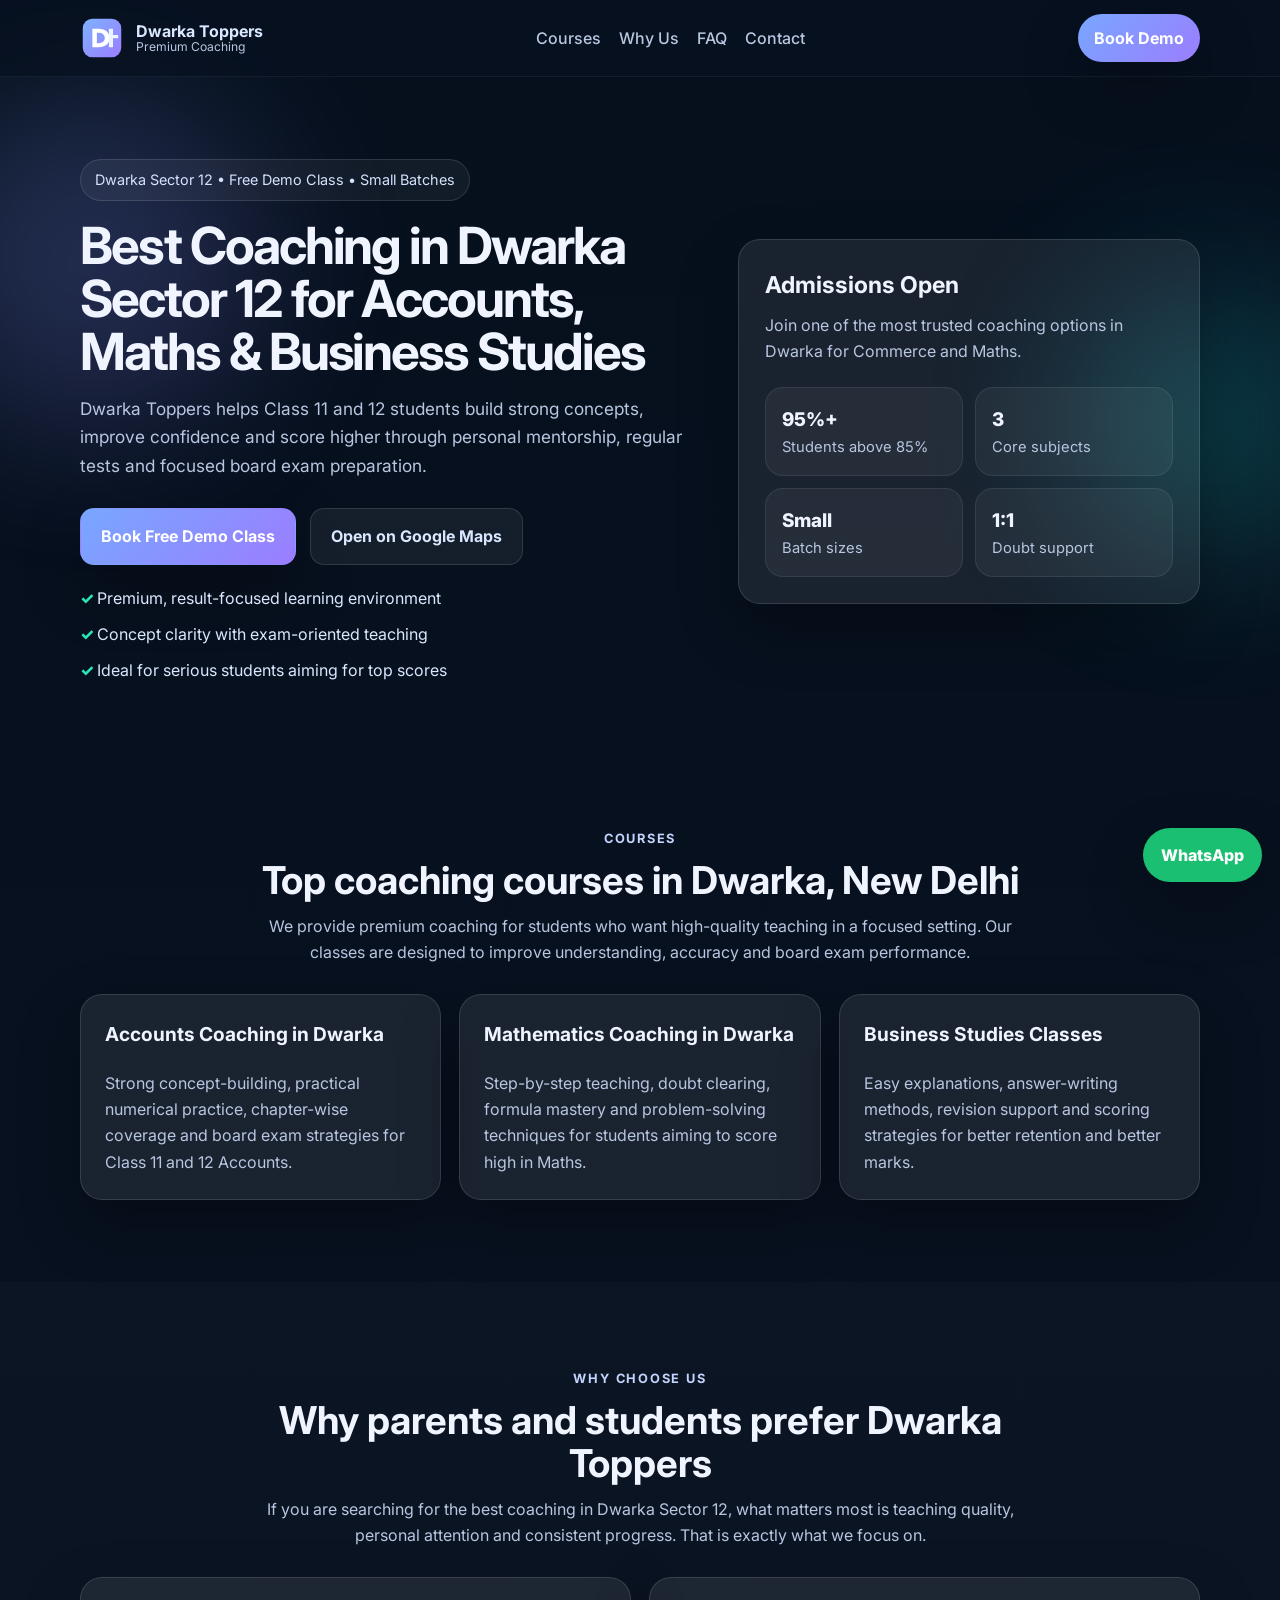
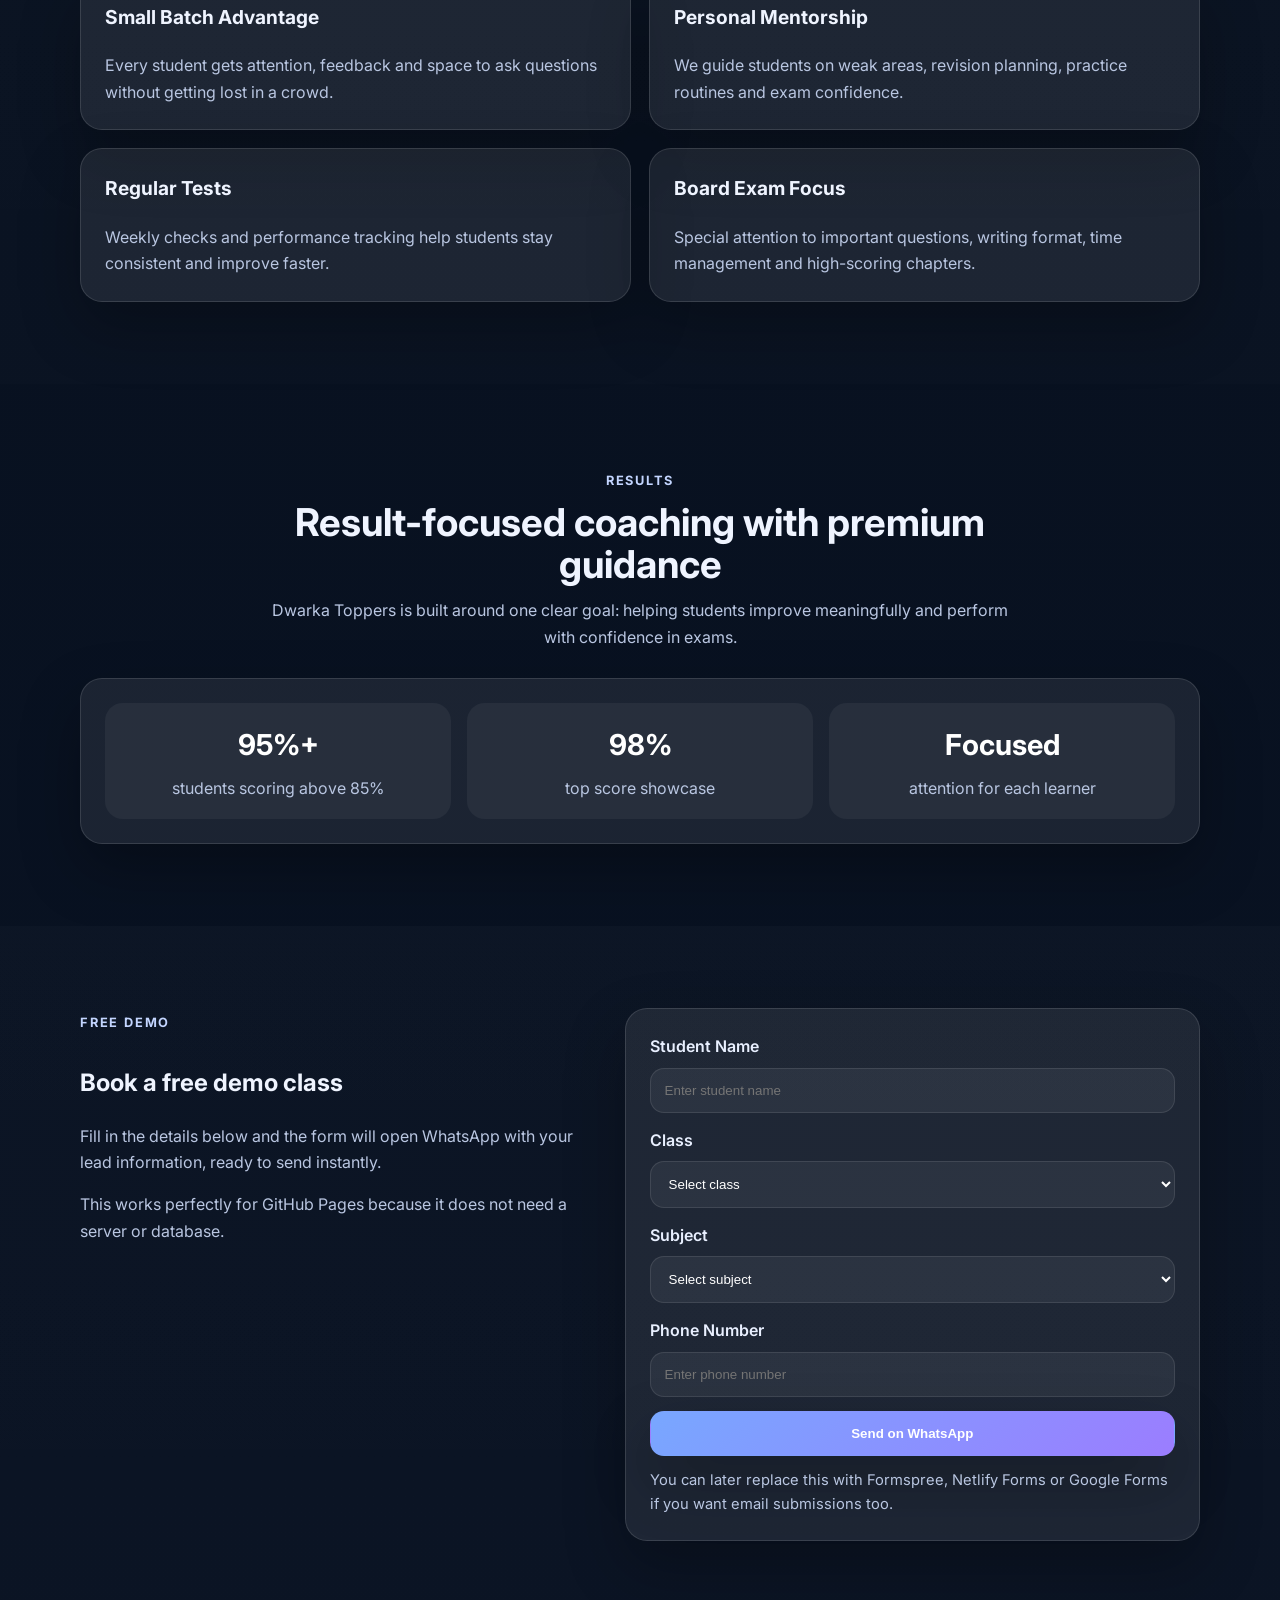
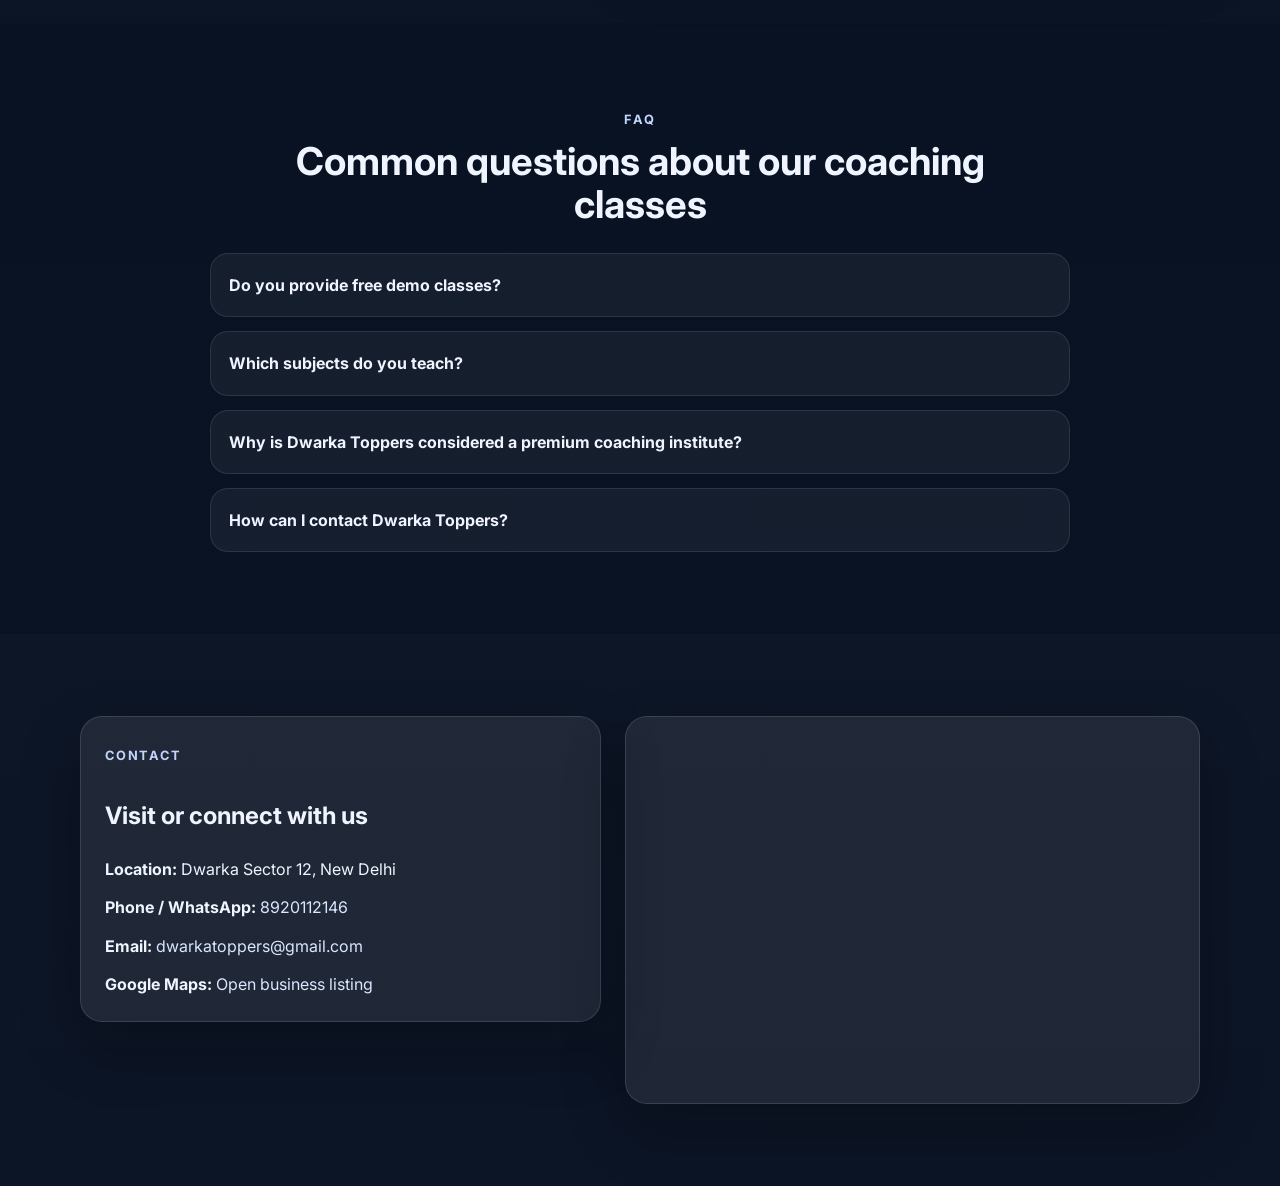
==== index.html @ 2d24316c "Add files via upload" ====
<!DOCTYPE html>
<html lang="en">
<head>
  <meta charset="UTF-8" />
  <meta name="viewport" content="width=device-width, initial-scale=1.0" />
  <title>Dwarka Toppers | Best Coaching in Dwarka Sector 12 for Accounts, Maths & Business Studies</title>
  <meta name="description" content="Dwarka Toppers is a premium coaching institute in Dwarka Sector 12, New Delhi for Accounts, Mathematics and Business Studies. Small batches, personal mentorship, free demo class and focused board exam preparation." />
  <meta name="keywords" content="best coaching in Dwarka Sector 12, accounts coaching Dwarka, maths tuition Dwarka, business studies coaching Dwarka, commerce coaching Dwarka Delhi, CBSE coaching Dwarka" />
  <meta name="robots" content="index, follow" />
  <link rel="canonical" href="https://dwarkatoppers.in/" />
  <meta property="og:title" content="Dwarka Toppers | Premium Coaching in Dwarka Sector 12" />
  <meta property="og:description" content="Accounts, Maths & Business Studies coaching in Dwarka Sector 12 with small batches, personal attention and free demo classes." />
  <meta property="og:type" content="website" />
  <meta property="og:url" content="https://dwarkatoppers.in/" />
  <meta property="og:image" content="https://dwarkatoppers.in/assets/images/logo.svg" />
  <meta name="twitter:card" content="summary_large_image" />
  <meta name="twitter:title" content="Dwarka Toppers | Best Coaching in Dwarka Sector 12" />
  <meta name="twitter:description" content="Premium Accounts, Maths & Business Studies coaching with free demo classes in Dwarka Sector 12." />
  <link rel="icon" href="assets/images/logo.svg" type="image/svg+xml" />
  <link rel="preconnect" href="https://fonts.googleapis.com" />
  <link rel="preconnect" href="https://fonts.gstatic.com" crossorigin />
  <link href="https://fonts.googleapis.com/css2?family=Inter:wght@400;500;600;700;800&display=swap" rel="stylesheet" />
  <link rel="stylesheet" href="assets/css/style.css" />
  <script type="application/ld+json">
  {
    "@context": "https://schema.org",
    "@type": "EducationalOrganization",
    "name": "Dwarka Toppers – Accounts, Maths & Business Studies Coaching",
    "url": "https://dwarkatoppers.in/",
    "logo": "https://dwarkatoppers.in/assets/images/logo.svg",
    "email": "dwarkatoppers@gmail.com",
    "telephone": "+91-8920112146",
    "description": "Premium coaching institute in Dwarka Sector 12 for Accounts, Mathematics and Business Studies with small batches, mentorship and focused exam preparation.",
    "address": {
      "@type": "PostalAddress",
      "streetAddress": "Dwarka Sector 12",
      "addressLocality": "New Delhi",
      "addressRegion": "Delhi",
      "postalCode": "110078",
      "addressCountry": "IN"
    },
    "sameAs": ["https://www.google.com/maps/place/Dwarka+Toppers+%E2%80%93+Accounts,+Maths+%26+Business+Studies+Coaching/data=!4m2!3m1!1s0x0:0x275f92d752c3fa27?sa=X&ved=1t:2428&hl=en-GB&ictx=111"],
    "areaServed": "Dwarka, New Delhi"
  }
  </script>
</head>
<body>
  <div class="bg-orb orb-1"></div>
  <div class="bg-orb orb-2"></div>

  <header class="site-header">
    <div class="container nav-wrap">
      <a href="#top" class="brand" aria-label="Dwarka Toppers home">
        <img src="assets/images/logo.svg" alt="Dwarka Toppers logo" class="brand-logo" />
        <span class="brand-text">
          <strong>Dwarka Toppers</strong>
          <small>Premium Coaching</small>
        </span>
      </a>
      <nav class="nav">
        <a href="#courses">Courses</a>
        <a href="#why-us">Why Us</a>
        <a href="#faq">FAQ</a>
        <a href="#contact">Contact</a>
      </nav>
      <a class="nav-cta" href="https://wa.me/918920112146?text=Hi%20Dwarka%20Toppers,%20I%20want%20to%20book%20a%20free%20demo%20class.">Book Demo</a>
    </div>
  </header>

  <main id="top">
    <section class="hero">
      <div class="container hero-grid">
        <div class="hero-copy reveal">
          <div class="pill">Dwarka Sector 12 • Free Demo Class • Small Batches</div>
          <h1>Best Coaching in Dwarka Sector 12 for Accounts, Maths & Business Studies</h1>
          <p class="hero-lead">Dwarka Toppers helps Class 11 and 12 students build strong concepts, improve confidence and score higher through personal mentorship, regular tests and focused board exam preparation.</p>
          <div class="hero-actions">
            <a class="btn btn-primary" href="#lead-form">Book Free Demo Class</a>
            <a class="btn btn-secondary" target="_blank" rel="noopener" href="https://www.google.com/maps/place/Dwarka+Toppers+%E2%80%93+Accounts,+Maths+%26+Business+Studies+Coaching/data=!4m2!3m1!1s0x0:0x275f92d752c3fa27?sa=X&ved=1t:2428&hl=en-GB&ictx=111">Open on Google Maps</a>
          </div>
          <ul class="hero-points">
            <li>Premium, result-focused learning environment</li>
            <li>Concept clarity with exam-oriented teaching</li>
            <li>Ideal for serious students aiming for top scores</li>
          </ul>
        </div>
        <aside class="hero-card reveal delay-1">
          <h2>Admissions Open</h2>
          <p>Join one of the most trusted coaching options in Dwarka for Commerce and Maths.</p>
          <div class="stat-grid">
            <div class="stat-card"><span class="stat-number">95%+</span><span class="stat-label">Students above 85%</span></div>
            <div class="stat-card"><span class="stat-number">3</span><span class="stat-label">Core subjects</span></div>
            <div class="stat-card"><span class="stat-number">Small</span><span class="stat-label">Batch sizes</span></div>
            <div class="stat-card"><span class="stat-number">1:1</span><span class="stat-label">Doubt support</span></div>
          </div>
        </aside>
      </div>
    </section>

    <section class="section" id="courses">
      <div class="container">
        <div class="section-heading reveal">
          <span class="eyebrow">Courses</span>
          <h2>Top coaching courses in Dwarka, New Delhi</h2>
          <p>We provide premium coaching for students who want high-quality teaching in a focused setting. Our classes are designed to improve understanding, accuracy and board exam performance.</p>
        </div>
        <div class="card-grid">
          <article class="info-card reveal"><h3>Accounts Coaching in Dwarka</h3><p>Strong concept-building, practical numerical practice, chapter-wise coverage and board exam strategies for Class 11 and 12 Accounts.</p></article>
          <article class="info-card reveal delay-1"><h3>Mathematics Coaching in Dwarka</h3><p>Step-by-step teaching, doubt clearing, formula mastery and problem-solving techniques for students aiming to score high in Maths.</p></article>
          <article class="info-card reveal delay-2"><h3>Business Studies Classes</h3><p>Easy explanations, answer-writing methods, revision support and scoring strategies for better retention and better marks.</p></article>
        </div>
      </div>
    </section>

    <section class="section alt" id="why-us">
      <div class="container">
        <div class="section-heading reveal">
          <span class="eyebrow">Why Choose Us</span>
          <h2>Why parents and students prefer Dwarka Toppers</h2>
          <p>If you are searching for the best coaching in Dwarka Sector 12, what matters most is teaching quality, personal attention and consistent progress. That is exactly what we focus on.</p>
        </div>
        <div class="feature-grid">
          <div class="feature-card reveal"><h3>Small Batch Advantage</h3><p>Every student gets attention, feedback and space to ask questions without getting lost in a crowd.</p></div>
          <div class="feature-card reveal delay-1"><h3>Personal Mentorship</h3><p>We guide students on weak areas, revision planning, practice routines and exam confidence.</p></div>
          <div class="feature-card reveal delay-2"><h3>Regular Tests</h3><p>Weekly checks and performance tracking help students stay consistent and improve faster.</p></div>
          <div class="feature-card reveal"><h3>Board Exam Focus</h3><p>Special attention to important questions, writing format, time management and high-scoring chapters.</p></div>
        </div>
      </div>
    </section>

    <section class="section" id="results">
      <div class="container">
        <div class="section-heading reveal">
          <span class="eyebrow">Results</span>
          <h2>Result-focused coaching with premium guidance</h2>
          <p>Dwarka Toppers is built around one clear goal: helping students improve meaningfully and perform with confidence in exams.</p>
        </div>
        <div class="results-panel reveal delay-1">
          <div class="result-item"><strong>95%+</strong><span>students scoring above 85%</span></div>
          <div class="result-item"><strong>98%</strong><span>top score showcase</span></div>
          <div class="result-item"><strong>Focused</strong><span>attention for each learner</span></div>
        </div>
      </div>
    </section>

    <section class="section alt" id="lead-form">
      <div class="container lead-grid">
        <div class="lead-copy reveal">
          <span class="eyebrow">Free Demo</span>
          <h2>Book a free demo class</h2>
          <p>Fill in the details below and the form will open WhatsApp with your lead information, ready to send instantly.</p>
          <p>This works perfectly for GitHub Pages because it does not need a server or database.</p>
        </div>
        <form class="lead-form reveal delay-1" id="demoForm">
          <label>Student Name<input type="text" id="name" name="name" placeholder="Enter student name" required /></label>
          <label>Class<select id="studentClass" name="studentClass" required><option value="">Select class</option><option>Class 11</option><option>Class 12</option></select></label>
          <label>Subject<select id="subject" name="subject" required><option value="">Select subject</option><option>Accounts</option><option>Mathematics</option><option>Business Studies</option></select></label>
          <label>Phone Number<input type="tel" id="phoneField" name="phone" inputmode="numeric" placeholder="Enter phone number" required /></label>
          <button type="submit" class="btn btn-primary btn-full">Send on WhatsApp</button>
          <p class="form-note">You can later replace this with Formspree, Netlify Forms or Google Forms if you want email submissions too.</p>
        </form>
      </div>
    </section>

    <section class="section" id="faq">
      <div class="container">
        <div class="section-heading reveal">
          <span class="eyebrow">FAQ</span>
          <h2>Common questions about our coaching classes</h2>
        </div>
        <div class="faq-list">
          <details class="faq-item reveal"><summary>Do you provide free demo classes?</summary><p>Yes. Students can attend a free demo class to understand the teaching style, class environment and level of support before enrolling.</p></details>
          <details class="faq-item reveal delay-1"><summary>Which subjects do you teach?</summary><p>We provide coaching for Accounts, Mathematics and Business Studies for students looking for quality coaching in Dwarka Sector 12.</p></details>
          <details class="faq-item reveal delay-2"><summary>Why is Dwarka Toppers considered a premium coaching institute?</summary><p>We focus on small batches, personal mentorship, regular testing and concept clarity instead of crowd-based teaching.</p></details>
          <details class="faq-item reveal"><summary>How can I contact Dwarka Toppers?</summary><p>You can call or WhatsApp us at <a href="tel:+918920112146">8920112146</a> or email us at <a href="mailto:dwarkatoppers@gmail.com">dwarkatoppers@gmail.com</a>.</p></details>
        </div>
      </div>
    </section>

    <section class="section alt" id="contact">
      <div class="container contact-grid">
        <div class="contact-card reveal">
          <span class="eyebrow">Contact</span>
          <h2>Visit or connect with us</h2>
          <ul class="contact-list">
            <li><strong>Location:</strong> Dwarka Sector 12, New Delhi</li>
            <li><strong>Phone / WhatsApp:</strong> <a href="tel:+918920112146">8920112146</a></li>
            <li><strong>Email:</strong> <a href="mailto:dwarkatoppers@gmail.com">dwarkatoppers@gmail.com</a></li>
            <li><strong>Google Maps:</strong> <a target="_blank" rel="noopener" href="https://www.google.com/maps/place/Dwarka+Toppers+%E2%80%93+Accounts,+Maths+%26+Business+Studies+Coaching/data=!4m2!3m1!1s0x0:0x275f92d752c3fa27?sa=X&ved=1t:2428&hl=en-GB&ictx=111">Open business listing</a></li>
          </ul>
        </div>
        <div class="map-card reveal delay-1">
          <iframe title="Dwarka Toppers map" src="https://www.google.com/maps?q=Dwarka%20Toppers%20Dwarka%20Sector%2012%20New%20Delhi&output=embed" loading="lazy" referrerpolicy="no-referrer-when-downgrade"></iframe>
        </div>
      </div>
    </section>
  </main>

  <a class="whatsapp-float" href="https://wa.me/918920112146?text=Hi%20Dwarka%20Toppers,%20I%20want%20to%20know%20more%20about%20admissions." aria-label="Chat on WhatsApp">WhatsApp</a>
  <script src="assets/js/main.js"></script>
</body>
</html>
---- assets/css/style.css ----
:root{--bg:#081120;--card:rgba(255,255,255,.08);--card-border:rgba(255,255,255,.12);--text:#eff4ff;--muted:#b9c6e1;--primary:#78a7ff;--primary-2:#9b7dff;--accent:#2ae6b7;--shadow:0 25px 60px rgba(0,0,0,.28);--radius:22px}
*{box-sizing:border-box} html{scroll-behavior:smooth}
body{margin:0;font-family:"Inter",system-ui,-apple-system,Segoe UI,Roboto,sans-serif;background:linear-gradient(180deg,#06101d 0%,#081120 40%,#0a1324 100%);color:var(--text);line-height:1.65;overflow-x:hidden}
a{color:#d9e7ff;text-decoration:none} a:hover{color:#fff} img{max-width:100%;display:block}
.container{width:min(1120px,calc(100% - 32px));margin:0 auto}
.site-header{position:sticky;top:0;z-index:20;backdrop-filter:blur(14px);background:rgba(8,17,32,.72);border-bottom:1px solid rgba(255,255,255,.06)}
.nav-wrap{display:flex;align-items:center;justify-content:space-between;gap:18px;padding:14px 0}
.brand{display:flex;align-items:center;gap:12px;min-width:0}.brand-logo{width:44px;height:44px}.brand-text{display:flex;flex-direction:column;line-height:1.1}.brand-text strong{font-size:1rem}.brand-text small{font-size:.76rem;color:var(--muted)}
.nav{display:flex;align-items:center;gap:18px}.nav a{color:var(--muted);font-weight:500}.nav a:hover{color:#fff}
.nav-cta{padding:11px 16px;border-radius:999px;background:linear-gradient(135deg,var(--primary),var(--primary-2));color:#fff;font-weight:700;box-shadow:var(--shadow)}
.hero{padding:82px 0 58px;position:relative}.hero-grid{display:grid;grid-template-columns:1.15fr .85fr;gap:32px;align-items:center}
.pill{display:inline-flex;align-items:center;padding:8px 14px;border:1px solid rgba(255,255,255,.12);border-radius:999px;background:rgba(255,255,255,.05);color:#d6e2ff;font-size:.9rem;margin-bottom:18px}
.hero h1{margin:0 0 16px;font-size:clamp(2.25rem,4vw,4.35rem);line-height:1.03;letter-spacing:-.04em}.hero-lead{font-size:1.08rem;color:var(--muted);max-width:62ch}
.hero-actions{display:flex;gap:14px;flex-wrap:wrap;margin:28px 0 20px}.btn{display:inline-flex;align-items:center;justify-content:center;padding:14px 20px;border-radius:14px;font-weight:700;border:1px solid transparent;transition:.25s ease}.btn:hover{transform:translateY(-2px)}
.btn-primary{background:linear-gradient(135deg,var(--primary),var(--primary-2));color:#fff;box-shadow:var(--shadow)}.btn-secondary{background:rgba(255,255,255,.06);border-color:rgba(255,255,255,.12)}.btn-full{width:100%}
.hero-points{list-style:none;padding:0;margin:20px 0 0;display:grid;gap:10px;color:#dce7ff}.hero-points li::before{content:"✓ ";color:var(--accent);font-weight:800}
.hero-card,.info-card,.feature-card,.contact-card,.map-card,.lead-form,.results-panel{background:var(--card);border:1px solid var(--card-border);border-radius:var(--radius);box-shadow:var(--shadow)}
.hero-card{padding:26px}.hero-card h2{margin:0 0 8px;font-size:1.45rem}.hero-card p{margin:0 0 22px;color:var(--muted)}
.stat-grid{display:grid;grid-template-columns:1fr 1fr;gap:12px}.stat-card{padding:16px;border-radius:18px;background:rgba(255,255,255,.05);border:1px solid rgba(255,255,255,.08)}
.stat-number{display:block;font-size:1.18rem;font-weight:800}.stat-label{display:block;font-size:.92rem;color:var(--muted)}
.section{padding:82px 0}.alt{background:linear-gradient(180deg,rgba(255,255,255,.02),rgba(255,255,255,.01))}
.section-heading{max-width:760px;margin:0 auto 28px;text-align:center}.eyebrow{display:inline-block;margin-bottom:10px;color:#c3d5ff;font-weight:700;text-transform:uppercase;letter-spacing:.14em;font-size:.8rem}
.section-heading h2{margin:0 0 12px;font-size:clamp(1.7rem,3vw,2.8rem);line-height:1.1}.section-heading p{margin:0;color:var(--muted)}
.card-grid,.feature-grid{display:grid;grid-template-columns:repeat(3,1fr);gap:18px}.feature-grid{grid-template-columns:repeat(2,1fr)}
.info-card,.feature-card{padding:24px}.info-card h3,.feature-card h3{margin-top:0;font-size:1.2rem}.info-card p,.feature-card p{margin-bottom:0;color:var(--muted)}
.results-panel{padding:24px;display:grid;grid-template-columns:repeat(3,1fr);gap:16px}.result-item{padding:18px;border-radius:18px;background:rgba(255,255,255,.05);text-align:center}.result-item strong{display:block;font-size:1.8rem;margin-bottom:6px;color:#fff}.result-item span{color:var(--muted)}
.lead-grid,.contact-grid{display:grid;grid-template-columns:.95fr 1.05fr;gap:24px;align-items:start}.lead-copy p{color:var(--muted)}.lead-form{padding:24px}
.lead-form label{display:block;font-weight:600;margin-bottom:14px;color:#e9f0ff}.lead-form input,.lead-form select{width:100%;margin-top:8px;padding:14px;border-radius:14px;border:1px solid rgba(255,255,255,.1);background:rgba(255,255,255,.06);color:#fff;outline:none}
.form-note{margin:12px 0 0;color:var(--muted);font-size:.92rem}
.faq-list{display:grid;gap:14px;max-width:860px;margin:0 auto}.faq-item{background:rgba(255,255,255,.05);border:1px solid rgba(255,255,255,.1);border-radius:18px;padding:0 18px}
.faq-item summary{cursor:pointer;padding:18px 0;font-weight:700;list-style:none}.faq-item summary::-webkit-details-marker{display:none}.faq-item p{margin:0 0 18px;color:var(--muted)}
.contact-card,.map-card{padding:24px}.contact-list{list-style:none;padding:0;margin:16px 0 0;display:grid;gap:12px}.map-card iframe{width:100%;height:100%;min-height:330px;border:0;border-radius:18px}
.whatsapp-float{position:fixed;right:18px;bottom:18px;z-index:30;background:#1bbf72;color:#fff;font-weight:800;padding:14px 18px;border-radius:999px;box-shadow:var(--shadow)}
.bg-orb{position:fixed;border-radius:999px;filter:blur(80px);opacity:.22;pointer-events:none;z-index:-1}.orb-1{width:340px;height:340px;left:-80px;top:90px;background:linear-gradient(135deg,var(--primary),var(--primary-2))}.orb-2{width:280px;height:280px;right:-70px;top:280px;background:linear-gradient(135deg,#13c4ff,var(--accent))}
.reveal{opacity:0;transform:translateY(18px);transition:opacity .65s ease,transform .65s ease}.reveal.visible{opacity:1;transform:none}.delay-1{transition-delay:.12s}.delay-2{transition-delay:.24s}
@media (max-width:980px){.hero-grid,.lead-grid,.contact-grid,.card-grid,.feature-grid,.results-panel{grid-template-columns:1fr}.nav{display:none}}
@media (max-width:640px){.nav-wrap{padding:12px 0}.brand-text small{display:none}.hero{padding-top:54px}.hero-actions{flex-direction:column;align-items:stretch}.btn,.nav-cta{width:100%;justify-content:center}.whatsapp-float{right:12px;bottom:12px;padding:12px 16px}}
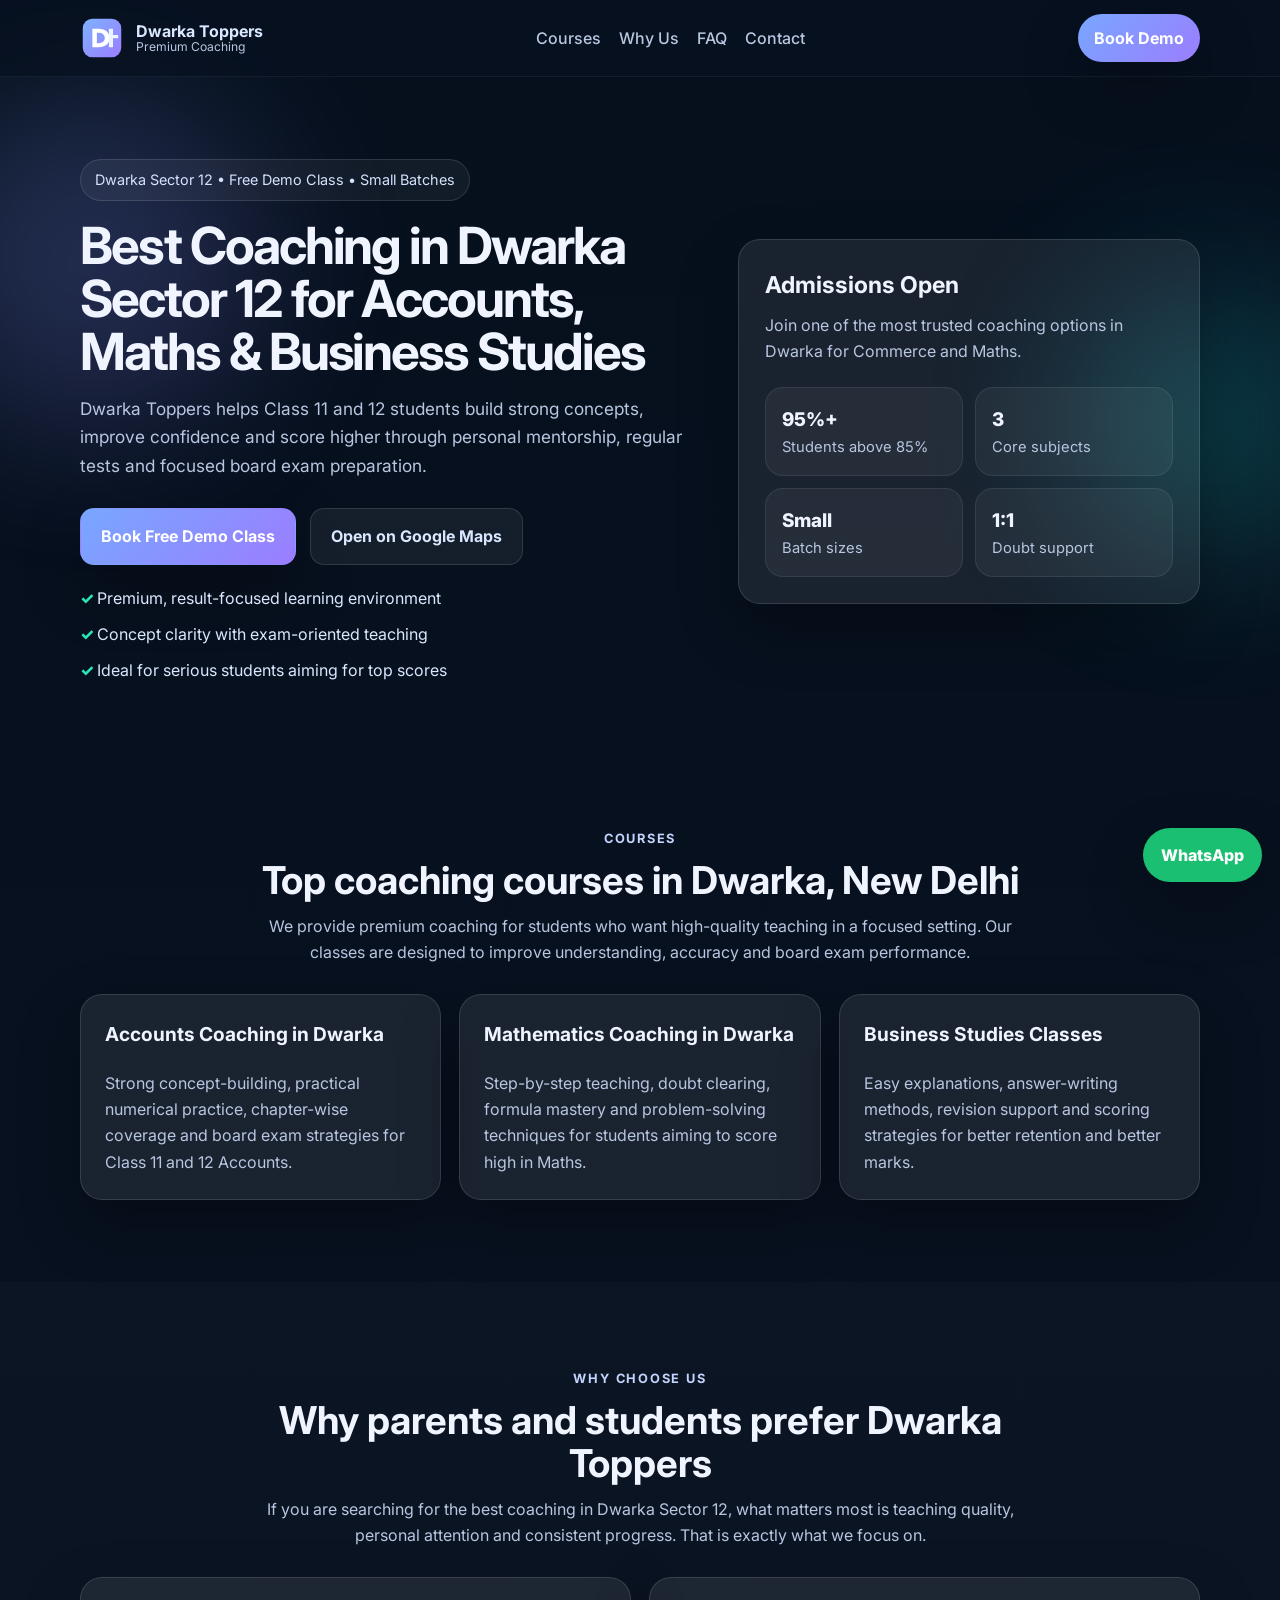
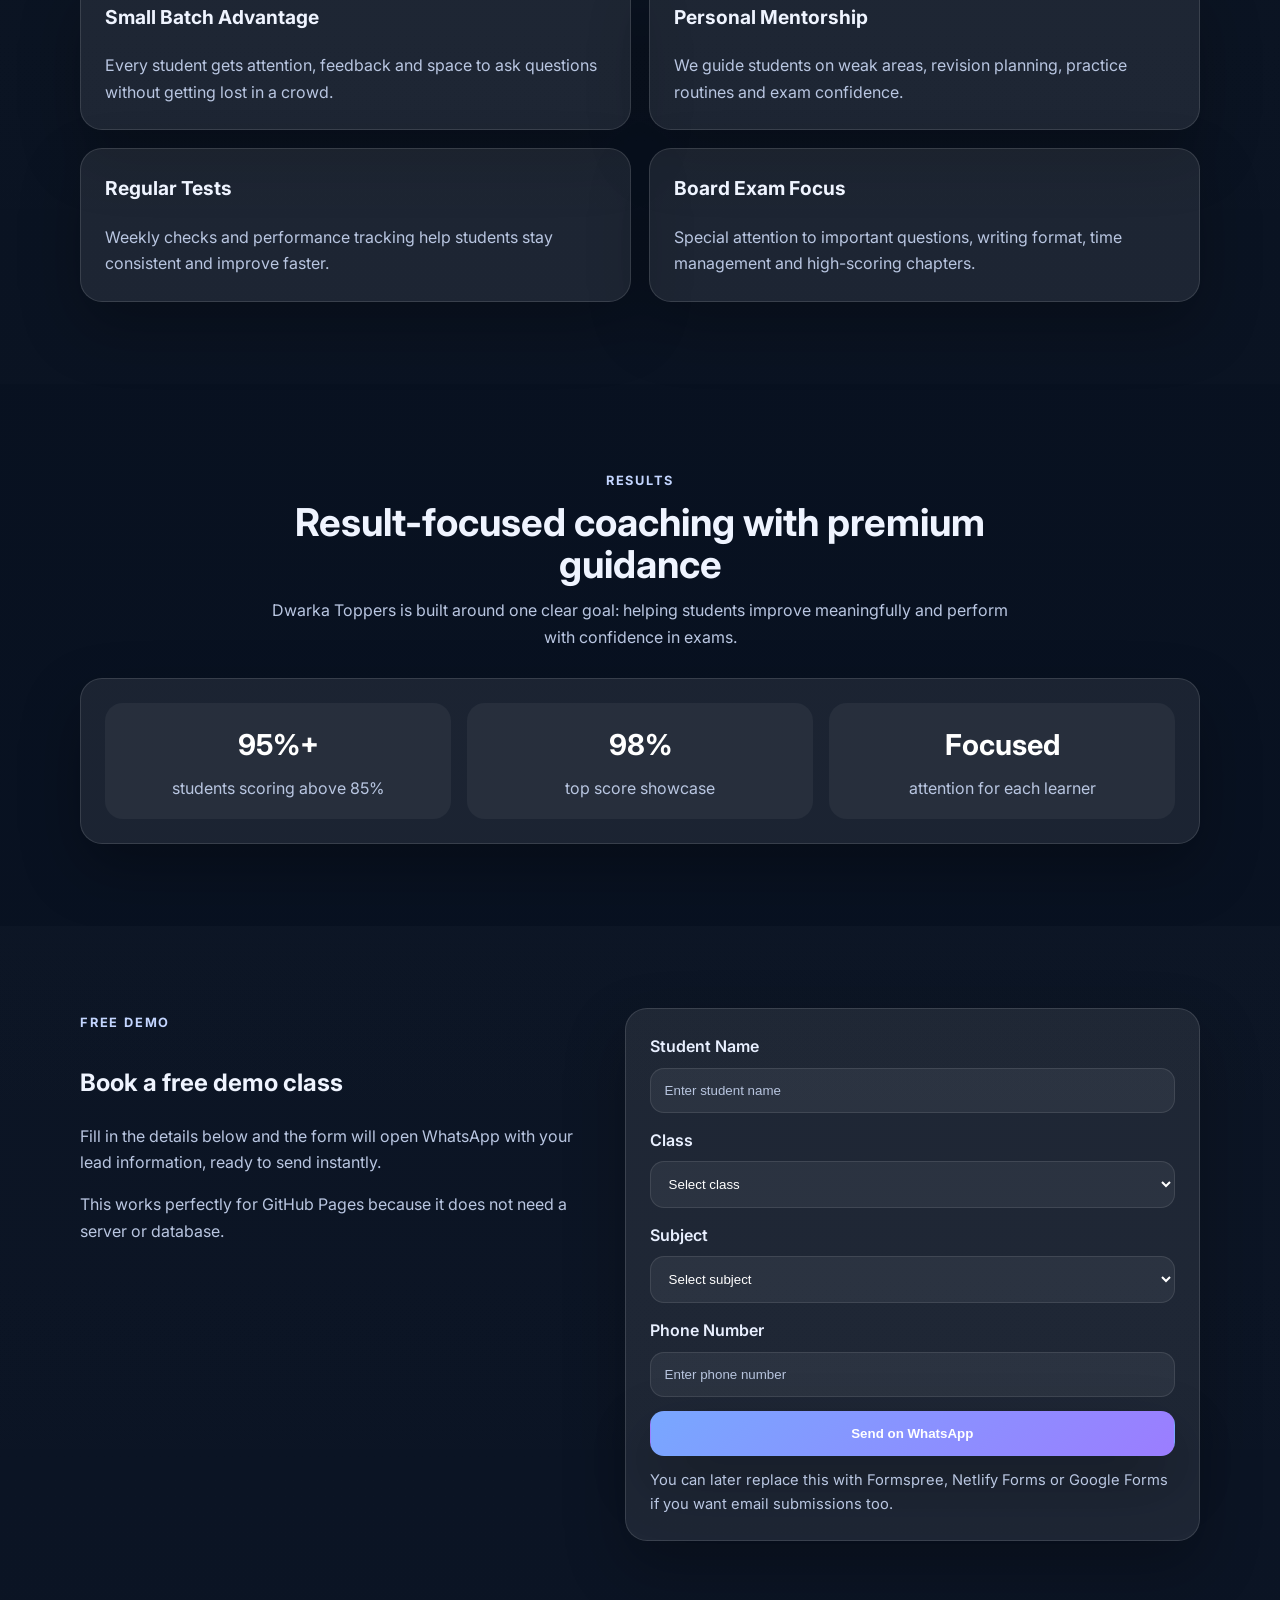
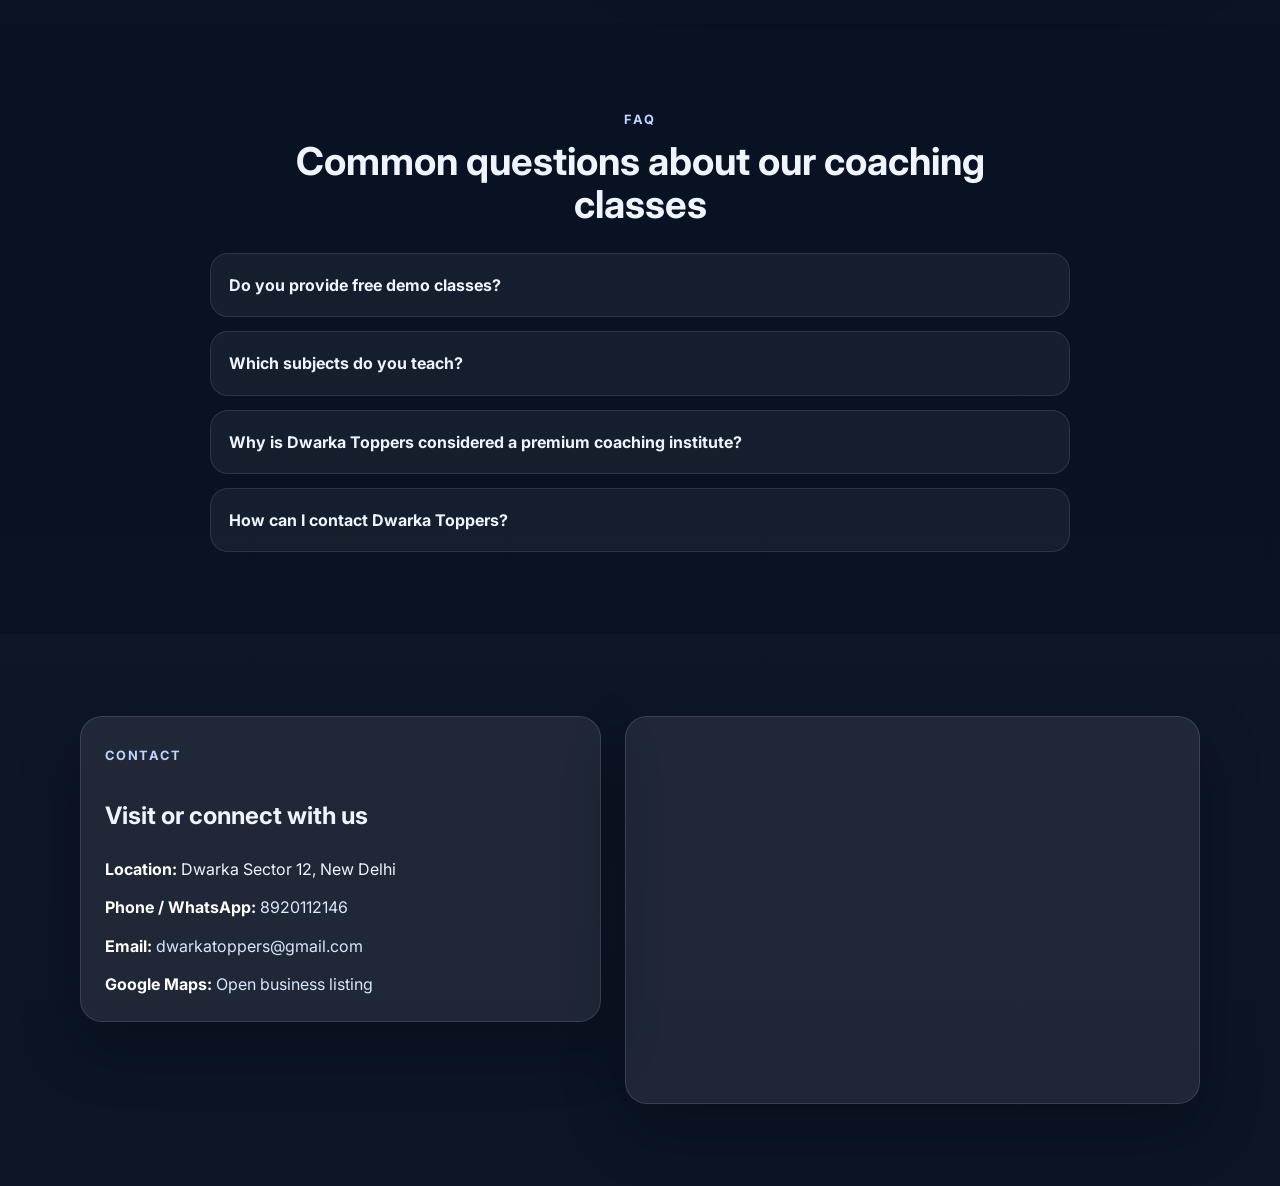
==== commit 8cb30c96: "Add files via upload" ====
--- a/index.html
+++ b/index.html
@@ -7,27 +7,31 @@
   <meta name="description" content="Dwarka Toppers is a premium coaching institute in Dwarka Sector 12, New Delhi for Accounts, Mathematics and Business Studies. Small batches, personal mentorship, free demo class and focused board exam preparation." />
   <meta name="keywords" content="best coaching in Dwarka Sector 12, accounts coaching Dwarka, maths tuition Dwarka, business studies coaching Dwarka, commerce coaching Dwarka Delhi, CBSE coaching Dwarka" />
   <meta name="robots" content="index, follow" />
-  <link rel="canonical" href="https://dwarkatoppers.in/" />
+  <link rel="canonical" href="https://dwarkatoppers.online/" />
+
   <meta property="og:title" content="Dwarka Toppers | Premium Coaching in Dwarka Sector 12" />
   <meta property="og:description" content="Accounts, Maths & Business Studies coaching in Dwarka Sector 12 with small batches, personal attention and free demo classes." />
   <meta property="og:type" content="website" />
-  <meta property="og:url" content="https://dwarkatoppers.in/" />
-  <meta property="og:image" content="https://dwarkatoppers.in/assets/images/logo.svg" />
+  <meta property="og:url" content="https://dwarkatoppers.online/" />
+  <meta property="og:image" content="https://dwarkatoppers.online/assets/images/logo.svg" />
+
   <meta name="twitter:card" content="summary_large_image" />
   <meta name="twitter:title" content="Dwarka Toppers | Best Coaching in Dwarka Sector 12" />
   <meta name="twitter:description" content="Premium Accounts, Maths & Business Studies coaching with free demo classes in Dwarka Sector 12." />
+
   <link rel="icon" href="assets/images/logo.svg" type="image/svg+xml" />
   <link rel="preconnect" href="https://fonts.googleapis.com" />
   <link rel="preconnect" href="https://fonts.gstatic.com" crossorigin />
   <link href="https://fonts.googleapis.com/css2?family=Inter:wght@400;500;600;700;800&display=swap" rel="stylesheet" />
   <link rel="stylesheet" href="assets/css/style.css" />
+
   <script type="application/ld+json">
   {
     "@context": "https://schema.org",
     "@type": "EducationalOrganization",
     "name": "Dwarka Toppers – Accounts, Maths & Business Studies Coaching",
-    "url": "https://dwarkatoppers.in/",
-    "logo": "https://dwarkatoppers.in/assets/images/logo.svg",
+    "url": "https://dwarkatoppers.online/",
+    "logo": "https://dwarkatoppers.online/assets/images/logo.svg",
     "email": "dwarkatoppers@gmail.com",
     "telephone": "+91-8920112146",
     "description": "Premium coaching institute in Dwarka Sector 12 for Accounts, Mathematics and Business Studies with small batches, mentorship and focused exam preparation.",
@@ -57,12 +61,14 @@
           <small>Premium Coaching</small>
         </span>
       </a>
+
       <nav class="nav">
         <a href="#courses">Courses</a>
         <a href="#why-us">Why Us</a>
         <a href="#faq">FAQ</a>
         <a href="#contact">Contact</a>
       </nav>
+
       <a class="nav-cta" href="https://wa.me/918920112146?text=Hi%20Dwarka%20Toppers,%20I%20want%20to%20book%20a%20free%20demo%20class.">Book Demo</a>
     </div>
   </header>
@@ -73,7 +79,9 @@
         <div class="hero-copy reveal">
           <div class="pill">Dwarka Sector 12 • Free Demo Class • Small Batches</div>
           <h1>Best Coaching in Dwarka Sector 12 for Accounts, Maths & Business Studies</h1>
-          <p class="hero-lead">Dwarka Toppers helps Class 11 and 12 students build strong concepts, improve confidence and score higher through personal mentorship, regular tests and focused board exam preparation.</p>
+          <p class="hero-lead">
+            Dwarka Toppers helps Class 11 and 12 students build strong concepts, improve confidence and score higher through personal mentorship, regular tests and focused board exam preparation.
+          </p>
           <div class="hero-actions">
             <a class="btn btn-primary" href="#lead-form">Book Free Demo Class</a>
             <a class="btn btn-secondary" target="_blank" rel="noopener" href="https://www.google.com/maps/place/Dwarka+Toppers+%E2%80%93+Accounts,+Maths+%26+Business+Studies+Coaching/data=!4m2!3m1!1s0x0:0x275f92d752c3fa27?sa=X&ved=1t:2428&hl=en-GB&ictx=111">Open on Google Maps</a>
@@ -84,14 +92,27 @@
             <li>Ideal for serious students aiming for top scores</li>
           </ul>
         </div>
+
         <aside class="hero-card reveal delay-1">
           <h2>Admissions Open</h2>
           <p>Join one of the most trusted coaching options in Dwarka for Commerce and Maths.</p>
           <div class="stat-grid">
-            <div class="stat-card"><span class="stat-number">95%+</span><span class="stat-label">Students above 85%</span></div>
-            <div class="stat-card"><span class="stat-number">3</span><span class="stat-label">Core subjects</span></div>
-            <div class="stat-card"><span class="stat-number">Small</span><span class="stat-label">Batch sizes</span></div>
-            <div class="stat-card"><span class="stat-number">1:1</span><span class="stat-label">Doubt support</span></div>
+            <div class="stat-card">
+              <span class="stat-number">95%+</span>
+              <span class="stat-label">Students above 85%</span>
+            </div>
+            <div class="stat-card">
+              <span class="stat-number">3</span>
+              <span class="stat-label">Core subjects</span>
+            </div>
+            <div class="stat-card">
+              <span class="stat-number">Small</span>
+              <span class="stat-label">Batch sizes</span>
+            </div>
+            <div class="stat-card">
+              <span class="stat-number">1:1</span>
+              <span class="stat-label">Doubt support</span>
+            </div>
           </div>
         </aside>
       </div>
@@ -102,12 +123,24 @@
         <div class="section-heading reveal">
           <span class="eyebrow">Courses</span>
           <h2>Top coaching courses in Dwarka, New Delhi</h2>
-          <p>We provide premium coaching for students who want high-quality teaching in a focused setting. Our classes are designed to improve understanding, accuracy and board exam performance.</p>
-        </div>
+          <p>
+            We provide premium coaching for students who want high-quality teaching in a focused setting. Our classes are designed to improve understanding, accuracy and board exam performance.
+          </p>
+        </div>
+
         <div class="card-grid">
-          <article class="info-card reveal"><h3>Accounts Coaching in Dwarka</h3><p>Strong concept-building, practical numerical practice, chapter-wise coverage and board exam strategies for Class 11 and 12 Accounts.</p></article>
-          <article class="info-card reveal delay-1"><h3>Mathematics Coaching in Dwarka</h3><p>Step-by-step teaching, doubt clearing, formula mastery and problem-solving techniques for students aiming to score high in Maths.</p></article>
-          <article class="info-card reveal delay-2"><h3>Business Studies Classes</h3><p>Easy explanations, answer-writing methods, revision support and scoring strategies for better retention and better marks.</p></article>
+          <article class="info-card reveal">
+            <h3>Accounts Coaching in Dwarka</h3>
+            <p>Strong concept-building, practical numerical practice, chapter-wise coverage and board exam strategies for Class 11 and 12 Accounts.</p>
+          </article>
+          <article class="info-card reveal delay-1">
+            <h3>Mathematics Coaching in Dwarka</h3>
+            <p>Step-by-step teaching, doubt clearing, formula mastery and problem-solving techniques for students aiming to score high in Maths.</p>
+          </article>
+          <article class="info-card reveal delay-2">
+            <h3>Business Studies Classes</h3>
+            <p>Easy explanations, answer-writing methods, revision support and scoring strategies for better retention and better marks.</p>
+          </article>
         </div>
       </div>
     </section>
@@ -117,13 +150,28 @@
         <div class="section-heading reveal">
           <span class="eyebrow">Why Choose Us</span>
           <h2>Why parents and students prefer Dwarka Toppers</h2>
-          <p>If you are searching for the best coaching in Dwarka Sector 12, what matters most is teaching quality, personal attention and consistent progress. That is exactly what we focus on.</p>
-        </div>
+          <p>
+            If you are searching for the best coaching in Dwarka Sector 12, what matters most is teaching quality, personal attention and consistent progress. That is exactly what we focus on.
+          </p>
+        </div>
+
         <div class="feature-grid">
-          <div class="feature-card reveal"><h3>Small Batch Advantage</h3><p>Every student gets attention, feedback and space to ask questions without getting lost in a crowd.</p></div>
-          <div class="feature-card reveal delay-1"><h3>Personal Mentorship</h3><p>We guide students on weak areas, revision planning, practice routines and exam confidence.</p></div>
-          <div class="feature-card reveal delay-2"><h3>Regular Tests</h3><p>Weekly checks and performance tracking help students stay consistent and improve faster.</p></div>
-          <div class="feature-card reveal"><h3>Board Exam Focus</h3><p>Special attention to important questions, writing format, time management and high-scoring chapters.</p></div>
+          <div class="feature-card reveal">
+            <h3>Small Batch Advantage</h3>
+            <p>Every student gets attention, feedback and space to ask questions without getting lost in a crowd.</p>
+          </div>
+          <div class="feature-card reveal delay-1">
+            <h3>Personal Mentorship</h3>
+            <p>We guide students on weak areas, revision planning, practice routines and exam confidence.</p>
+          </div>
+          <div class="feature-card reveal delay-2">
+            <h3>Regular Tests</h3>
+            <p>Weekly checks and performance tracking help students stay consistent and improve faster.</p>
+          </div>
+          <div class="feature-card reveal">
+            <h3>Board Exam Focus</h3>
+            <p>Special attention to important questions, writing format, time management and high-scoring chapters.</p>
+          </div>
         </div>
       </div>
     </section>
@@ -133,12 +181,23 @@
         <div class="section-heading reveal">
           <span class="eyebrow">Results</span>
           <h2>Result-focused coaching with premium guidance</h2>
-          <p>Dwarka Toppers is built around one clear goal: helping students improve meaningfully and perform with confidence in exams.</p>
+          <p>
+            Dwarka Toppers is built around one clear goal: helping students improve meaningfully and perform with confidence in exams.
+          </p>
         </div>
         <div class="results-panel reveal delay-1">
-          <div class="result-item"><strong>95%+</strong><span>students scoring above 85%</span></div>
-          <div class="result-item"><strong>98%</strong><span>top score showcase</span></div>
-          <div class="result-item"><strong>Focused</strong><span>attention for each learner</span></div>
+          <div class="result-item">
+            <strong>95%+</strong>
+            <span>students scoring above 85%</span>
+          </div>
+          <div class="result-item">
+            <strong>98%</strong>
+            <span>top score showcase</span>
+          </div>
+          <div class="result-item">
+            <strong>Focused</strong>
+            <span>attention for each learner</span>
+          </div>
         </div>
       </div>
     </section>
@@ -148,14 +207,40 @@
         <div class="lead-copy reveal">
           <span class="eyebrow">Free Demo</span>
           <h2>Book a free demo class</h2>
-          <p>Fill in the details below and the form will open WhatsApp with your lead information, ready to send instantly.</p>
-          <p>This works perfectly for GitHub Pages because it does not need a server or database.</p>
-        </div>
+          <p>
+            Fill in the details below and the form will open WhatsApp with your lead information, ready to send instantly.
+          </p>
+          <p>
+            This works perfectly for GitHub Pages because it does not need a server or database.
+          </p>
+        </div>
+
         <form class="lead-form reveal delay-1" id="demoForm">
-          <label>Student Name<input type="text" id="name" name="name" placeholder="Enter student name" required /></label>
-          <label>Class<select id="studentClass" name="studentClass" required><option value="">Select class</option><option>Class 11</option><option>Class 12</option></select></label>
-          <label>Subject<select id="subject" name="subject" required><option value="">Select subject</option><option>Accounts</option><option>Mathematics</option><option>Business Studies</option></select></label>
-          <label>Phone Number<input type="tel" id="phoneField" name="phone" inputmode="numeric" placeholder="Enter phone number" required /></label>
+          <label>
+            Student Name
+            <input type="text" id="name" name="name" placeholder="Enter student name" required />
+          </label>
+          <label>
+            Class
+            <select id="studentClass" name="studentClass" required>
+              <option value="">Select class</option>
+              <option>Class 11</option>
+              <option>Class 12</option>
+            </select>
+          </label>
+          <label>
+            Subject
+            <select id="subject" name="subject" required>
+              <option value="">Select subject</option>
+              <option>Accounts</option>
+              <option>Mathematics</option>
+              <option>Business Studies</option>
+            </select>
+          </label>
+          <label>
+            Phone Number
+            <input type="tel" id="phoneField" name="phone" inputmode="numeric" placeholder="Enter phone number" required />
+          </label>
           <button type="submit" class="btn btn-primary btn-full">Send on WhatsApp</button>
           <p class="form-note">You can later replace this with Formspree, Netlify Forms or Google Forms if you want email submissions too.</p>
         </form>
@@ -168,11 +253,24 @@
           <span class="eyebrow">FAQ</span>
           <h2>Common questions about our coaching classes</h2>
         </div>
+
         <div class="faq-list">
-          <details class="faq-item reveal"><summary>Do you provide free demo classes?</summary><p>Yes. Students can attend a free demo class to understand the teaching style, class environment and level of support before enrolling.</p></details>
-          <details class="faq-item reveal delay-1"><summary>Which subjects do you teach?</summary><p>We provide coaching for Accounts, Mathematics and Business Studies for students looking for quality coaching in Dwarka Sector 12.</p></details>
-          <details class="faq-item reveal delay-2"><summary>Why is Dwarka Toppers considered a premium coaching institute?</summary><p>We focus on small batches, personal mentorship, regular testing and concept clarity instead of crowd-based teaching.</p></details>
-          <details class="faq-item reveal"><summary>How can I contact Dwarka Toppers?</summary><p>You can call or WhatsApp us at <a href="tel:+918920112146">8920112146</a> or email us at <a href="mailto:dwarkatoppers@gmail.com">dwarkatoppers@gmail.com</a>.</p></details>
+          <details class="faq-item reveal">
+            <summary>Do you provide free demo classes?</summary>
+            <p>Yes. Students can attend a free demo class to understand the teaching style, class environment and level of support before enrolling.</p>
+          </details>
+          <details class="faq-item reveal delay-1">
+            <summary>Which subjects do you teach?</summary>
+            <p>We provide coaching for Accounts, Mathematics and Business Studies for students looking for quality coaching in Dwarka Sector 12.</p>
+          </details>
+          <details class="faq-item reveal delay-2">
+            <summary>Why is Dwarka Toppers considered a premium coaching institute?</summary>
+            <p>We focus on small batches, personal mentorship, regular testing and concept clarity instead of crowd-based teaching.</p>
+          </details>
+          <details class="faq-item reveal">
+            <summary>How can I contact Dwarka Toppers?</summary>
+            <p>You can call or WhatsApp us at <a href="tel:+918920112146">8920112146</a> or email us at <a href="mailto:dwarkatoppers@gmail.com">dwarkatoppers@gmail.com</a>.</p>
+          </details>
         </div>
       </div>
     </section>
@@ -189,14 +287,20 @@
             <li><strong>Google Maps:</strong> <a target="_blank" rel="noopener" href="https://www.google.com/maps/place/Dwarka+Toppers+%E2%80%93+Accounts,+Maths+%26+Business+Studies+Coaching/data=!4m2!3m1!1s0x0:0x275f92d752c3fa27?sa=X&ved=1t:2428&hl=en-GB&ictx=111">Open business listing</a></li>
           </ul>
         </div>
+
         <div class="map-card reveal delay-1">
-          <iframe title="Dwarka Toppers map" src="https://www.google.com/maps?q=Dwarka%20Toppers%20Dwarka%20Sector%2012%20New%20Delhi&output=embed" loading="lazy" referrerpolicy="no-referrer-when-downgrade"></iframe>
+          <iframe
+            title="Dwarka Toppers map"
+            src="https://www.google.com/maps?q=Dwarka%20Toppers%20Dwarka%20Sector%2012%20New%20Delhi&output=embed"
+            loading="lazy"
+            referrerpolicy="no-referrer-when-downgrade"></iframe>
         </div>
       </div>
     </section>
   </main>
 
   <a class="whatsapp-float" href="https://wa.me/918920112146?text=Hi%20Dwarka%20Toppers,%20I%20want%20to%20know%20more%20about%20admissions." aria-label="Chat on WhatsApp">WhatsApp</a>
+
   <script src="assets/js/main.js"></script>
 </body>
-</html>+</html>
--- a/assets/css/style.css
+++ b/assets/css/style.css
@@ -1,38 +1,207 @@
 
-:root{--bg:#081120;--card:rgba(255,255,255,.08);--card-border:rgba(255,255,255,.12);--text:#eff4ff;--muted:#b9c6e1;--primary:#78a7ff;--primary-2:#9b7dff;--accent:#2ae6b7;--shadow:0 25px 60px rgba(0,0,0,.28);--radius:22px}
-*{box-sizing:border-box} html{scroll-behavior:smooth}
-body{margin:0;font-family:"Inter",system-ui,-apple-system,Segoe UI,Roboto,sans-serif;background:linear-gradient(180deg,#06101d 0%,#081120 40%,#0a1324 100%);color:var(--text);line-height:1.65;overflow-x:hidden}
-a{color:#d9e7ff;text-decoration:none} a:hover{color:#fff} img{max-width:100%;display:block}
-.container{width:min(1120px,calc(100% - 32px));margin:0 auto}
-.site-header{position:sticky;top:0;z-index:20;backdrop-filter:blur(14px);background:rgba(8,17,32,.72);border-bottom:1px solid rgba(255,255,255,.06)}
-.nav-wrap{display:flex;align-items:center;justify-content:space-between;gap:18px;padding:14px 0}
-.brand{display:flex;align-items:center;gap:12px;min-width:0}.brand-logo{width:44px;height:44px}.brand-text{display:flex;flex-direction:column;line-height:1.1}.brand-text strong{font-size:1rem}.brand-text small{font-size:.76rem;color:var(--muted)}
-.nav{display:flex;align-items:center;gap:18px}.nav a{color:var(--muted);font-weight:500}.nav a:hover{color:#fff}
-.nav-cta{padding:11px 16px;border-radius:999px;background:linear-gradient(135deg,var(--primary),var(--primary-2));color:#fff;font-weight:700;box-shadow:var(--shadow)}
-.hero{padding:82px 0 58px;position:relative}.hero-grid{display:grid;grid-template-columns:1.15fr .85fr;gap:32px;align-items:center}
-.pill{display:inline-flex;align-items:center;padding:8px 14px;border:1px solid rgba(255,255,255,.12);border-radius:999px;background:rgba(255,255,255,.05);color:#d6e2ff;font-size:.9rem;margin-bottom:18px}
-.hero h1{margin:0 0 16px;font-size:clamp(2.25rem,4vw,4.35rem);line-height:1.03;letter-spacing:-.04em}.hero-lead{font-size:1.08rem;color:var(--muted);max-width:62ch}
-.hero-actions{display:flex;gap:14px;flex-wrap:wrap;margin:28px 0 20px}.btn{display:inline-flex;align-items:center;justify-content:center;padding:14px 20px;border-radius:14px;font-weight:700;border:1px solid transparent;transition:.25s ease}.btn:hover{transform:translateY(-2px)}
-.btn-primary{background:linear-gradient(135deg,var(--primary),var(--primary-2));color:#fff;box-shadow:var(--shadow)}.btn-secondary{background:rgba(255,255,255,.06);border-color:rgba(255,255,255,.12)}.btn-full{width:100%}
-.hero-points{list-style:none;padding:0;margin:20px 0 0;display:grid;gap:10px;color:#dce7ff}.hero-points li::before{content:"✓ ";color:var(--accent);font-weight:800}
-.hero-card,.info-card,.feature-card,.contact-card,.map-card,.lead-form,.results-panel{background:var(--card);border:1px solid var(--card-border);border-radius:var(--radius);box-shadow:var(--shadow)}
-.hero-card{padding:26px}.hero-card h2{margin:0 0 8px;font-size:1.45rem}.hero-card p{margin:0 0 22px;color:var(--muted)}
-.stat-grid{display:grid;grid-template-columns:1fr 1fr;gap:12px}.stat-card{padding:16px;border-radius:18px;background:rgba(255,255,255,.05);border:1px solid rgba(255,255,255,.08)}
-.stat-number{display:block;font-size:1.18rem;font-weight:800}.stat-label{display:block;font-size:.92rem;color:var(--muted)}
-.section{padding:82px 0}.alt{background:linear-gradient(180deg,rgba(255,255,255,.02),rgba(255,255,255,.01))}
-.section-heading{max-width:760px;margin:0 auto 28px;text-align:center}.eyebrow{display:inline-block;margin-bottom:10px;color:#c3d5ff;font-weight:700;text-transform:uppercase;letter-spacing:.14em;font-size:.8rem}
-.section-heading h2{margin:0 0 12px;font-size:clamp(1.7rem,3vw,2.8rem);line-height:1.1}.section-heading p{margin:0;color:var(--muted)}
-.card-grid,.feature-grid{display:grid;grid-template-columns:repeat(3,1fr);gap:18px}.feature-grid{grid-template-columns:repeat(2,1fr)}
-.info-card,.feature-card{padding:24px}.info-card h3,.feature-card h3{margin-top:0;font-size:1.2rem}.info-card p,.feature-card p{margin-bottom:0;color:var(--muted)}
-.results-panel{padding:24px;display:grid;grid-template-columns:repeat(3,1fr);gap:16px}.result-item{padding:18px;border-radius:18px;background:rgba(255,255,255,.05);text-align:center}.result-item strong{display:block;font-size:1.8rem;margin-bottom:6px;color:#fff}.result-item span{color:var(--muted)}
-.lead-grid,.contact-grid{display:grid;grid-template-columns:.95fr 1.05fr;gap:24px;align-items:start}.lead-copy p{color:var(--muted)}.lead-form{padding:24px}
-.lead-form label{display:block;font-weight:600;margin-bottom:14px;color:#e9f0ff}.lead-form input,.lead-form select{width:100%;margin-top:8px;padding:14px;border-radius:14px;border:1px solid rgba(255,255,255,.1);background:rgba(255,255,255,.06);color:#fff;outline:none}
+:root{
+  --bg:#081120;
+  --card:rgba(255,255,255,.08);
+  --card-border:rgba(255,255,255,.12);
+  --text:#eff4ff;
+  --muted:#b9c6e1;
+  --primary:#78a7ff;
+  --primary-2:#9b7dff;
+  --accent:#2ae6b7;
+  --shadow:0 25px 60px rgba(0,0,0,.28);
+  --radius:22px;
+}
+*{box-sizing:border-box}
+html{scroll-behavior:smooth}
+body{
+  margin:0;
+  font-family:"Inter",system-ui,-apple-system,Segoe UI,Roboto,sans-serif;
+  background:linear-gradient(180deg,#06101d 0%, #081120 40%, #0a1324 100%);
+  color:var(--text);
+  line-height:1.65;
+  overflow-x:hidden;
+}
+a{color:#d9e7ff;text-decoration:none}
+a:hover{color:#fff}
+img{max-width:100%;display:block}
+.container{width:min(1120px, calc(100% - 32px));margin:0 auto}
+.site-header{
+  position:sticky;top:0;z-index:20;
+  backdrop-filter:blur(14px);
+  background:rgba(8,17,32,.72);
+  border-bottom:1px solid rgba(255,255,255,.06);
+}
+.nav-wrap{
+  display:flex;align-items:center;justify-content:space-between;
+  gap:18px;padding:14px 0;
+}
+.brand{display:flex;align-items:center;gap:12px;min-width:0}
+.brand-logo{width:44px;height:44px}
+.brand-text{display:flex;flex-direction:column;line-height:1.1}
+.brand-text strong{font-size:1rem}
+.brand-text small{font-size:.76rem;color:var(--muted)}
+.nav{display:flex;align-items:center;gap:18px}
+.nav a{color:var(--muted);font-weight:500}
+.nav a:hover{color:#fff}
+.nav-cta{
+  padding:11px 16px;border-radius:999px;
+  background:linear-gradient(135deg,var(--primary),var(--primary-2));
+  color:#fff;font-weight:700;
+  box-shadow:var(--shadow);
+}
+.hero{padding:82px 0 58px;position:relative}
+.hero-grid{
+  display:grid;grid-template-columns:1.15fr .85fr;
+  gap:32px;align-items:center;
+}
+.pill{
+  display:inline-flex;align-items:center;
+  padding:8px 14px;border:1px solid rgba(255,255,255,.12);
+  border-radius:999px;background:rgba(255,255,255,.05);
+  color:#d6e2ff;font-size:.9rem;margin-bottom:18px;
+}
+.hero h1{
+  margin:0 0 16px;
+  font-size:clamp(2.25rem, 4vw, 4.35rem);
+  line-height:1.03;
+  letter-spacing:-.04em;
+}
+.hero-lead{font-size:1.08rem;color:var(--muted);max-width:62ch}
+.hero-actions{display:flex;gap:14px;flex-wrap:wrap;margin:28px 0 20px}
+.btn{
+  display:inline-flex;align-items:center;justify-content:center;
+  padding:14px 20px;border-radius:14px;font-weight:700;
+  border:1px solid transparent;transition:.25s ease;
+}
+.btn:hover{transform:translateY(-2px)}
+.btn-primary{
+  background:linear-gradient(135deg,var(--primary),var(--primary-2));
+  color:#fff;box-shadow:var(--shadow);
+}
+.btn-secondary{
+  background:rgba(255,255,255,.06);
+  border-color:rgba(255,255,255,.12);
+}
+.btn-full{width:100%}
+.hero-points{
+  list-style:none;padding:0;margin:20px 0 0;
+  display:grid;gap:10px;color:#dce7ff;
+}
+.hero-points li::before{content:"✓ ";color:var(--accent);font-weight:800}
+.hero-card,.info-card,.feature-card,.contact-card,.map-card,.lead-form,.results-panel{
+  background:var(--card);
+  border:1px solid var(--card-border);
+  border-radius:var(--radius);
+  box-shadow:var(--shadow);
+}
+.hero-card{padding:26px}
+.hero-card h2{margin:0 0 8px;font-size:1.45rem}
+.hero-card p{margin:0 0 22px;color:var(--muted)}
+.stat-grid{
+  display:grid;grid-template-columns:1fr 1fr;gap:12px;
+}
+.stat-card{
+  padding:16px;border-radius:18px;background:rgba(255,255,255,.05);
+  border:1px solid rgba(255,255,255,.08);
+}
+.stat-number{display:block;font-size:1.18rem;font-weight:800}
+.stat-label{display:block;font-size:.92rem;color:var(--muted)}
+.section{padding:82px 0}
+.alt{background:linear-gradient(180deg, rgba(255,255,255,.02), rgba(255,255,255,.01))}
+.section-heading{
+  max-width:760px;margin:0 auto 28px;text-align:center;
+}
+.eyebrow{
+  display:inline-block;margin-bottom:10px;
+  color:#c3d5ff;font-weight:700;text-transform:uppercase;
+  letter-spacing:.14em;font-size:.8rem;
+}
+.section-heading h2{
+  margin:0 0 12px;font-size:clamp(1.7rem, 3vw, 2.8rem);line-height:1.1;
+}
+.section-heading p{margin:0;color:var(--muted)}
+.card-grid,.feature-grid{
+  display:grid;grid-template-columns:repeat(3,1fr);gap:18px;
+}
+.feature-grid{grid-template-columns:repeat(2,1fr)}
+.info-card,.feature-card{padding:24px}
+.info-card h3,.feature-card h3{margin-top:0;font-size:1.2rem}
+.info-card p,.feature-card p{margin-bottom:0;color:var(--muted)}
+.results-panel{
+  padding:24px;display:grid;grid-template-columns:repeat(3,1fr);gap:16px;
+}
+.result-item{
+  padding:18px;border-radius:18px;background:rgba(255,255,255,.05);
+  text-align:center;
+}
+.result-item strong{
+  display:block;font-size:1.8rem;margin-bottom:6px;
+  color:#fff;
+}
+.result-item span{color:var(--muted)}
+.lead-grid,.contact-grid{
+  display:grid;grid-template-columns:.95fr 1.05fr;gap:24px;align-items:start;
+}
+.lead-copy p{color:var(--muted)}
+.lead-form{padding:24px}
+.lead-form label{
+  display:block;font-weight:600;margin-bottom:14px;color:#e9f0ff;
+}
+.lead-form input,.lead-form select{
+  width:100%;margin-top:8px;
+  padding:14px 14px;border-radius:14px;border:1px solid rgba(255,255,255,.1);
+  background:rgba(255,255,255,.06);color:#fff;outline:none;
+}
+.lead-form input::placeholder{color:#b8c5df}
 .form-note{margin:12px 0 0;color:var(--muted);font-size:.92rem}
-.faq-list{display:grid;gap:14px;max-width:860px;margin:0 auto}.faq-item{background:rgba(255,255,255,.05);border:1px solid rgba(255,255,255,.1);border-radius:18px;padding:0 18px}
-.faq-item summary{cursor:pointer;padding:18px 0;font-weight:700;list-style:none}.faq-item summary::-webkit-details-marker{display:none}.faq-item p{margin:0 0 18px;color:var(--muted)}
-.contact-card,.map-card{padding:24px}.contact-list{list-style:none;padding:0;margin:16px 0 0;display:grid;gap:12px}.map-card iframe{width:100%;height:100%;min-height:330px;border:0;border-radius:18px}
-.whatsapp-float{position:fixed;right:18px;bottom:18px;z-index:30;background:#1bbf72;color:#fff;font-weight:800;padding:14px 18px;border-radius:999px;box-shadow:var(--shadow)}
-.bg-orb{position:fixed;border-radius:999px;filter:blur(80px);opacity:.22;pointer-events:none;z-index:-1}.orb-1{width:340px;height:340px;left:-80px;top:90px;background:linear-gradient(135deg,var(--primary),var(--primary-2))}.orb-2{width:280px;height:280px;right:-70px;top:280px;background:linear-gradient(135deg,#13c4ff,var(--accent))}
-.reveal{opacity:0;transform:translateY(18px);transition:opacity .65s ease,transform .65s ease}.reveal.visible{opacity:1;transform:none}.delay-1{transition-delay:.12s}.delay-2{transition-delay:.24s}
-@media (max-width:980px){.hero-grid,.lead-grid,.contact-grid,.card-grid,.feature-grid,.results-panel{grid-template-columns:1fr}.nav{display:none}}
-@media (max-width:640px){.nav-wrap{padding:12px 0}.brand-text small{display:none}.hero{padding-top:54px}.hero-actions{flex-direction:column;align-items:stretch}.btn,.nav-cta{width:100%;justify-content:center}.whatsapp-float{right:12px;bottom:12px;padding:12px 16px}}
+.faq-list{display:grid;gap:14px;max-width:860px;margin:0 auto}
+.faq-item{
+  background:rgba(255,255,255,.05);
+  border:1px solid rgba(255,255,255,.1);
+  border-radius:18px;padding:0 18px;
+}
+.faq-item summary{
+  cursor:pointer;padding:18px 0;font-weight:700;list-style:none;
+}
+.faq-item summary::-webkit-details-marker{display:none}
+.faq-item p{margin:0 0 18px;color:var(--muted)}
+.contact-card,.map-card{padding:24px}
+.contact-list{list-style:none;padding:0;margin:16px 0 0;display:grid;gap:12px}
+.contact-list strong{color:#fff}
+.map-card iframe{
+  width:100%;height:100%;min-height:330px;border:0;border-radius:18px;
+}
+.whatsapp-float{
+  position:fixed;right:18px;bottom:18px;z-index:30;
+  background:#1bbf72;color:#fff;font-weight:800;
+  padding:14px 18px;border-radius:999px;box-shadow:var(--shadow);
+}
+.bg-orb{
+  position:fixed;border-radius:999px;filter:blur(80px);opacity:.22;pointer-events:none;z-index:-1;
+}
+.orb-1{
+  width:340px;height:340px;left:-80px;top:90px;
+  background:linear-gradient(135deg,var(--primary),var(--primary-2));
+}
+.orb-2{
+  width:280px;height:280px;right:-70px;top:280px;background:linear-gradient(135deg,#13c4ff,var(--accent));
+}
+.reveal{opacity:0;transform:translateY(18px);transition:opacity .65s ease, transform .65s ease}
+.reveal.visible{opacity:1;transform:none}
+.delay-1{transition-delay:.12s}
+.delay-2{transition-delay:.24s}
+
+@media (max-width: 980px){
+  .hero-grid,.lead-grid,.contact-grid,.card-grid,.feature-grid,.results-panel{
+    grid-template-columns:1fr;
+  }
+  .nav{display:none}
+}
+@media (max-width: 640px){
+  .nav-wrap{padding:12px 0}
+  .brand-text small{display:none}
+  .hero{padding-top:54px}
+  .hero-actions{flex-direction:column;align-items:stretch}
+  .btn,.nav-cta{width:100%;justify-content:center}
+  .whatsapp-float{right:12px;bottom:12px;padding:12px 16px}
+}
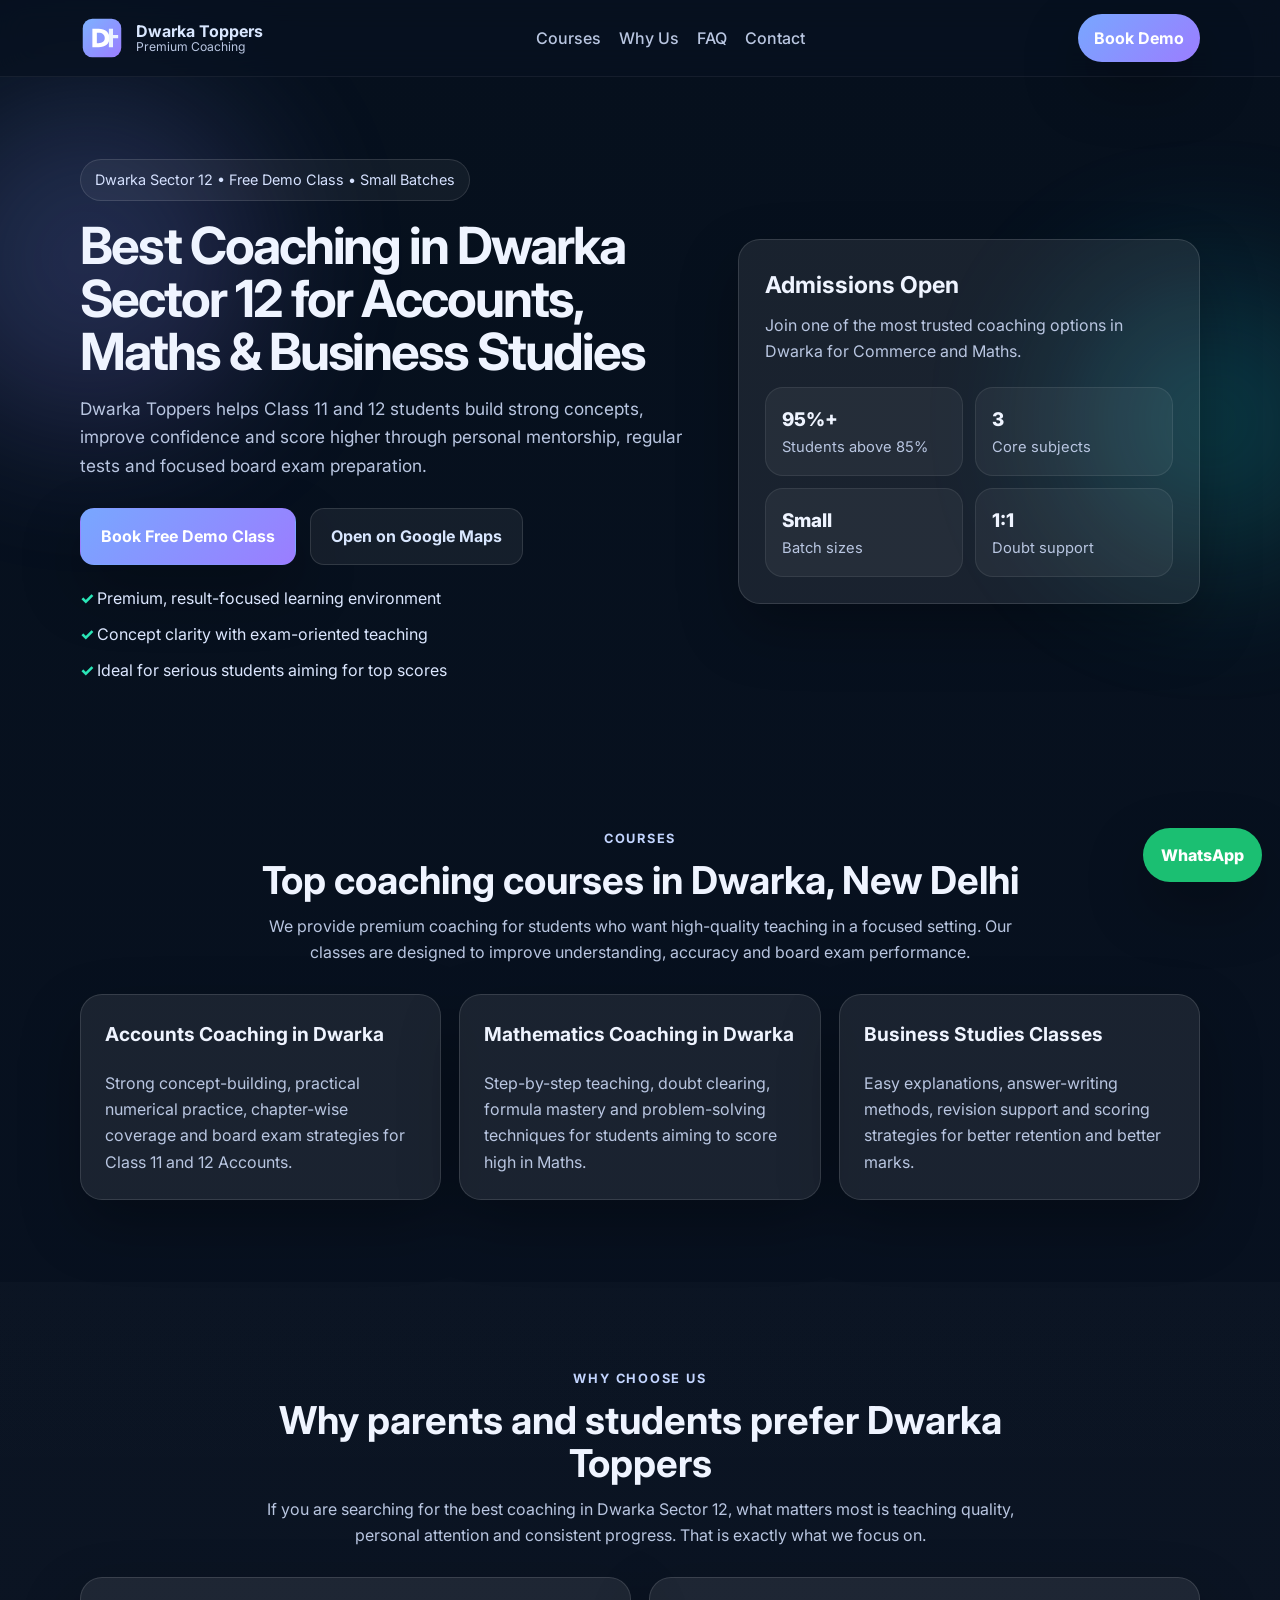
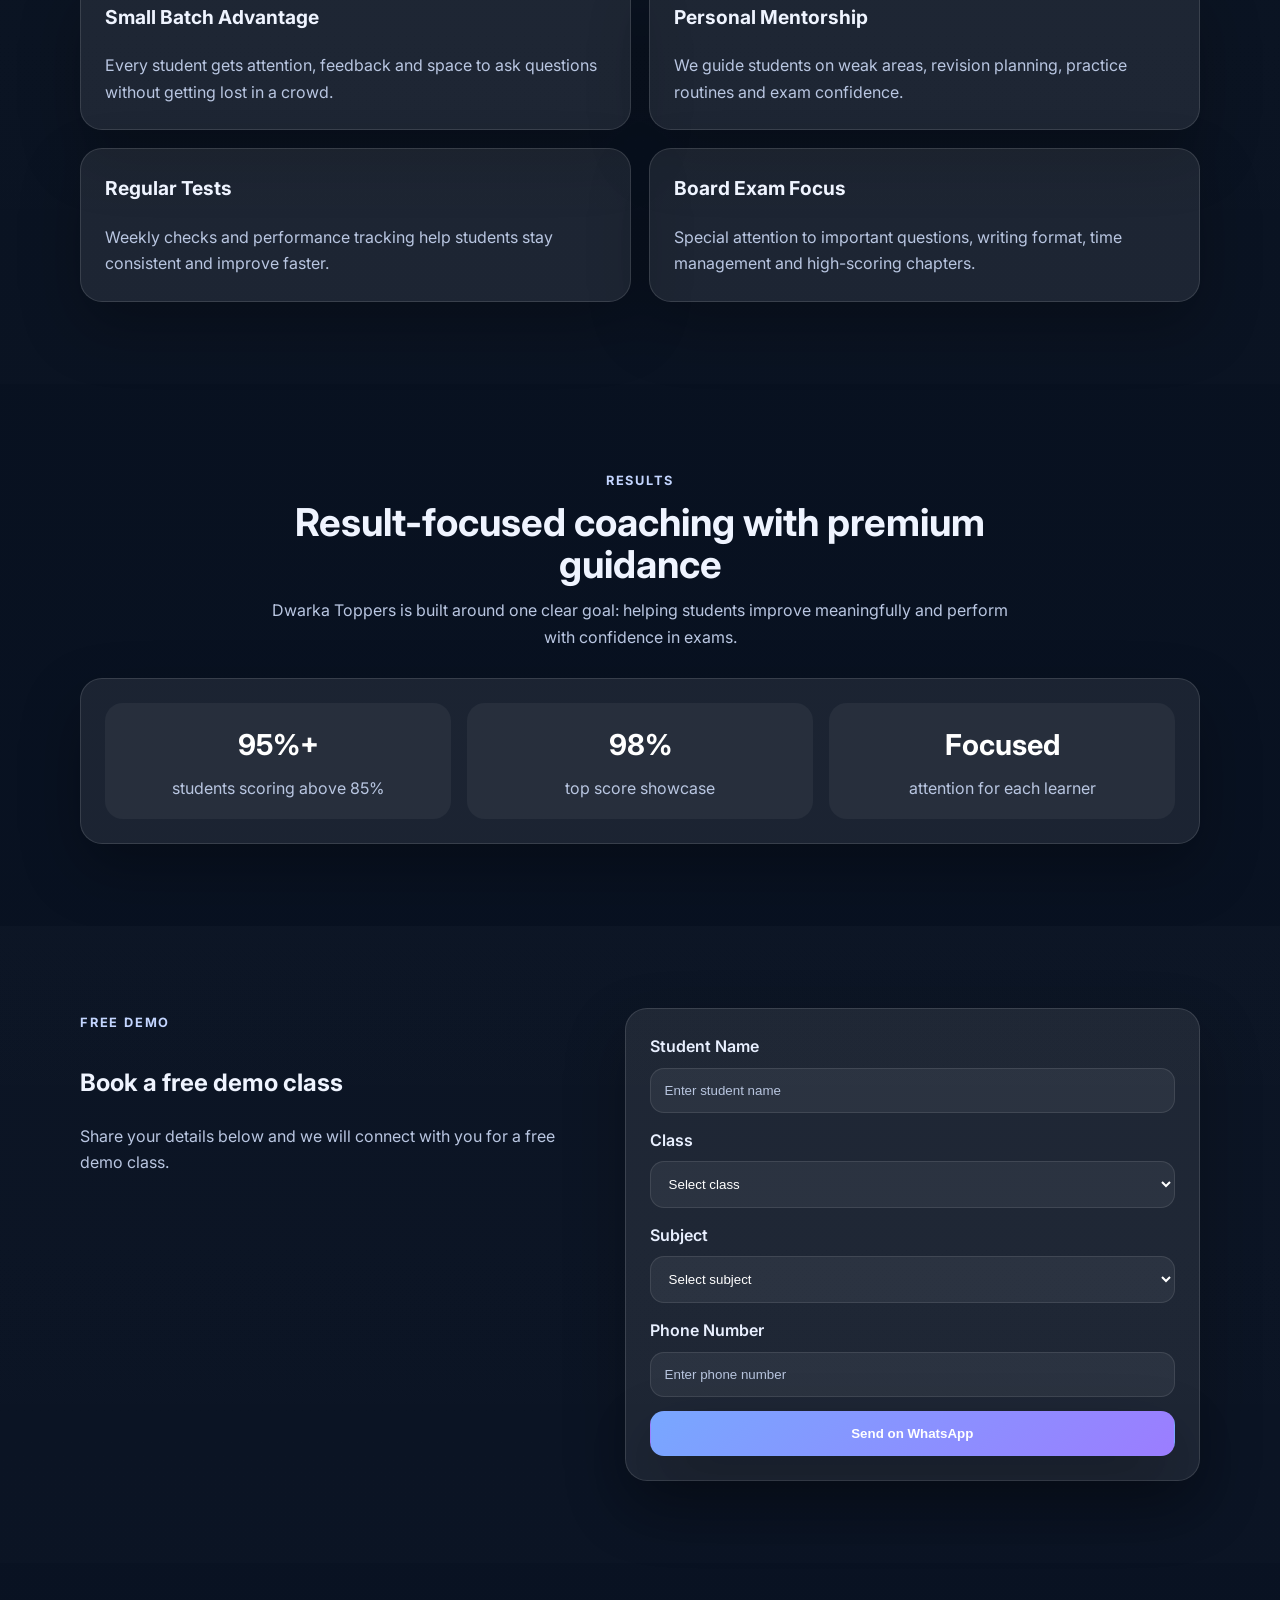
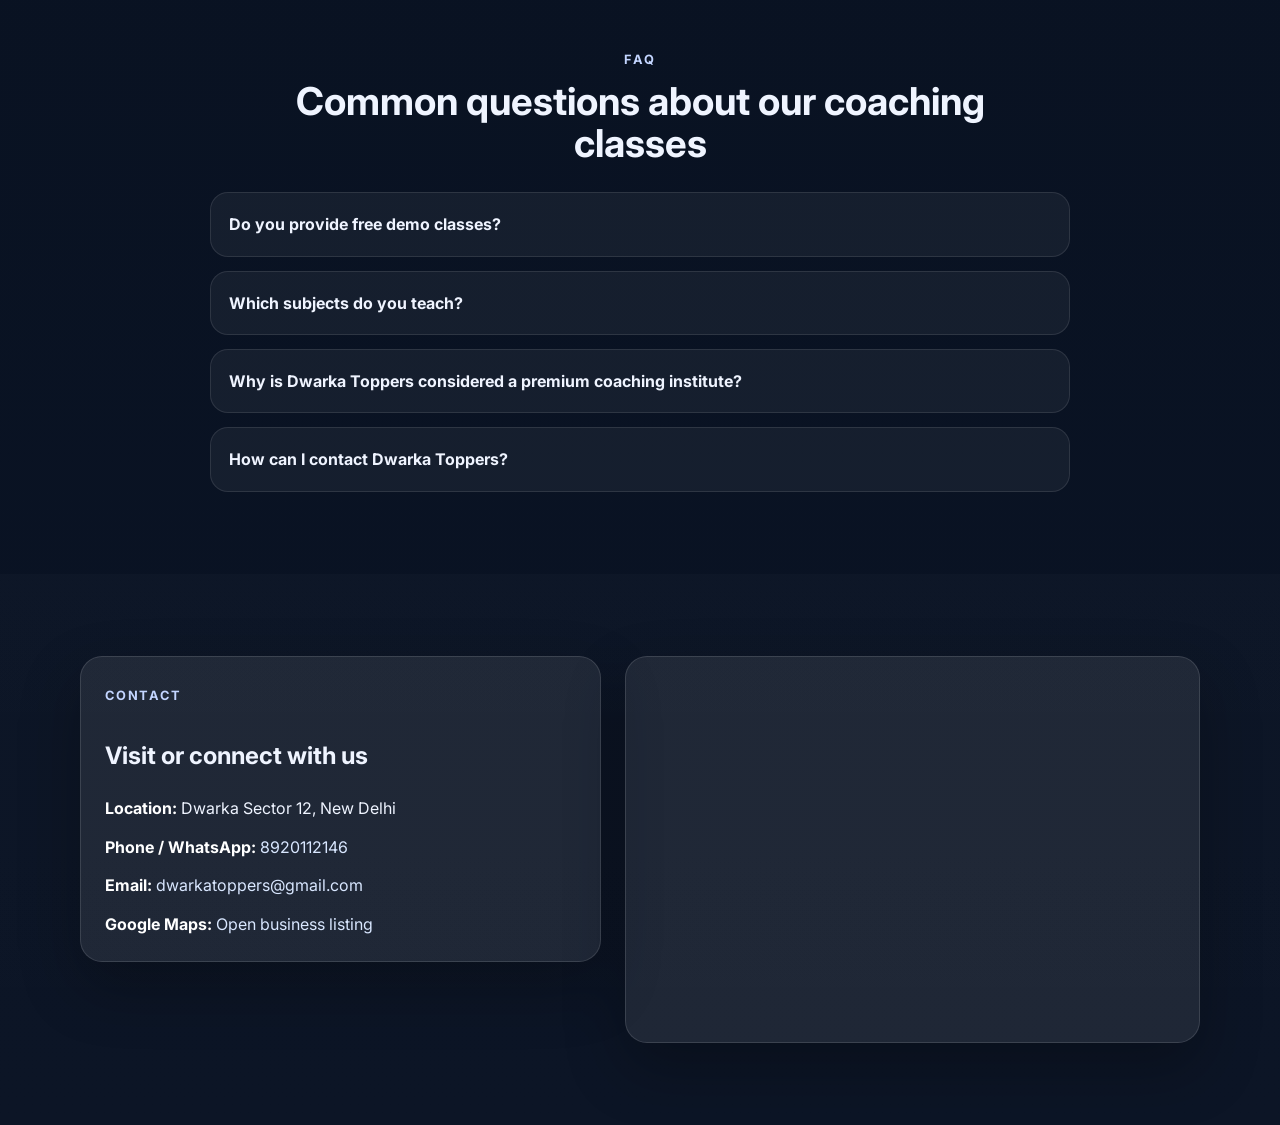
==== commit 6973ffc5: "Add files via upload" ====
--- a/index.html
+++ b/index.html
@@ -8,23 +8,19 @@
   <meta name="keywords" content="best coaching in Dwarka Sector 12, accounts coaching Dwarka, maths tuition Dwarka, business studies coaching Dwarka, commerce coaching Dwarka Delhi, CBSE coaching Dwarka" />
   <meta name="robots" content="index, follow" />
   <link rel="canonical" href="https://dwarkatoppers.online/" />
-
   <meta property="og:title" content="Dwarka Toppers | Premium Coaching in Dwarka Sector 12" />
   <meta property="og:description" content="Accounts, Maths & Business Studies coaching in Dwarka Sector 12 with small batches, personal attention and free demo classes." />
   <meta property="og:type" content="website" />
   <meta property="og:url" content="https://dwarkatoppers.online/" />
   <meta property="og:image" content="https://dwarkatoppers.online/assets/images/logo.svg" />
-
   <meta name="twitter:card" content="summary_large_image" />
   <meta name="twitter:title" content="Dwarka Toppers | Best Coaching in Dwarka Sector 12" />
   <meta name="twitter:description" content="Premium Accounts, Maths & Business Studies coaching with free demo classes in Dwarka Sector 12." />
-
   <link rel="icon" href="assets/images/logo.svg" type="image/svg+xml" />
   <link rel="preconnect" href="https://fonts.googleapis.com" />
   <link rel="preconnect" href="https://fonts.gstatic.com" crossorigin />
   <link href="https://fonts.googleapis.com/css2?family=Inter:wght@400;500;600;700;800&display=swap" rel="stylesheet" />
   <link rel="stylesheet" href="assets/css/style.css" />
-
   <script type="application/ld+json">
   {
     "@context": "https://schema.org",
@@ -61,14 +57,12 @@
           <small>Premium Coaching</small>
         </span>
       </a>
-
       <nav class="nav">
         <a href="#courses">Courses</a>
         <a href="#why-us">Why Us</a>
         <a href="#faq">FAQ</a>
         <a href="#contact">Contact</a>
       </nav>
-
       <a class="nav-cta" href="https://wa.me/918920112146?text=Hi%20Dwarka%20Toppers,%20I%20want%20to%20book%20a%20free%20demo%20class.">Book Demo</a>
     </div>
   </header>
@@ -79,9 +73,7 @@
         <div class="hero-copy reveal">
           <div class="pill">Dwarka Sector 12 • Free Demo Class • Small Batches</div>
           <h1>Best Coaching in Dwarka Sector 12 for Accounts, Maths & Business Studies</h1>
-          <p class="hero-lead">
-            Dwarka Toppers helps Class 11 and 12 students build strong concepts, improve confidence and score higher through personal mentorship, regular tests and focused board exam preparation.
-          </p>
+          <p class="hero-lead">Dwarka Toppers helps Class 11 and 12 students build strong concepts, improve confidence and score higher through personal mentorship, regular tests and focused board exam preparation.</p>
           <div class="hero-actions">
             <a class="btn btn-primary" href="#lead-form">Book Free Demo Class</a>
             <a class="btn btn-secondary" target="_blank" rel="noopener" href="https://www.google.com/maps/place/Dwarka+Toppers+%E2%80%93+Accounts,+Maths+%26+Business+Studies+Coaching/data=!4m2!3m1!1s0x0:0x275f92d752c3fa27?sa=X&ved=1t:2428&hl=en-GB&ictx=111">Open on Google Maps</a>
@@ -97,22 +89,10 @@
           <h2>Admissions Open</h2>
           <p>Join one of the most trusted coaching options in Dwarka for Commerce and Maths.</p>
           <div class="stat-grid">
-            <div class="stat-card">
-              <span class="stat-number">95%+</span>
-              <span class="stat-label">Students above 85%</span>
-            </div>
-            <div class="stat-card">
-              <span class="stat-number">3</span>
-              <span class="stat-label">Core subjects</span>
-            </div>
-            <div class="stat-card">
-              <span class="stat-number">Small</span>
-              <span class="stat-label">Batch sizes</span>
-            </div>
-            <div class="stat-card">
-              <span class="stat-number">1:1</span>
-              <span class="stat-label">Doubt support</span>
-            </div>
+            <div class="stat-card"><span class="stat-number">95%+</span><span class="stat-label">Students above 85%</span></div>
+            <div class="stat-card"><span class="stat-number">3</span><span class="stat-label">Core subjects</span></div>
+            <div class="stat-card"><span class="stat-number">Small</span><span class="stat-label">Batch sizes</span></div>
+            <div class="stat-card"><span class="stat-number">1:1</span><span class="stat-label">Doubt support</span></div>
           </div>
         </aside>
       </div>
@@ -123,24 +103,12 @@
         <div class="section-heading reveal">
           <span class="eyebrow">Courses</span>
           <h2>Top coaching courses in Dwarka, New Delhi</h2>
-          <p>
-            We provide premium coaching for students who want high-quality teaching in a focused setting. Our classes are designed to improve understanding, accuracy and board exam performance.
-          </p>
-        </div>
-
+          <p>We provide premium coaching for students who want high-quality teaching in a focused setting. Our classes are designed to improve understanding, accuracy and board exam performance.</p>
+        </div>
         <div class="card-grid">
-          <article class="info-card reveal">
-            <h3>Accounts Coaching in Dwarka</h3>
-            <p>Strong concept-building, practical numerical practice, chapter-wise coverage and board exam strategies for Class 11 and 12 Accounts.</p>
-          </article>
-          <article class="info-card reveal delay-1">
-            <h3>Mathematics Coaching in Dwarka</h3>
-            <p>Step-by-step teaching, doubt clearing, formula mastery and problem-solving techniques for students aiming to score high in Maths.</p>
-          </article>
-          <article class="info-card reveal delay-2">
-            <h3>Business Studies Classes</h3>
-            <p>Easy explanations, answer-writing methods, revision support and scoring strategies for better retention and better marks.</p>
-          </article>
+          <article class="info-card reveal"><h3>Accounts Coaching in Dwarka</h3><p>Strong concept-building, practical numerical practice, chapter-wise coverage and board exam strategies for Class 11 and 12 Accounts.</p></article>
+          <article class="info-card reveal delay-1"><h3>Mathematics Coaching in Dwarka</h3><p>Step-by-step teaching, doubt clearing, formula mastery and problem-solving techniques for students aiming to score high in Maths.</p></article>
+          <article class="info-card reveal delay-2"><h3>Business Studies Classes</h3><p>Easy explanations, answer-writing methods, revision support and scoring strategies for better retention and better marks.</p></article>
         </div>
       </div>
     </section>
@@ -150,28 +118,13 @@
         <div class="section-heading reveal">
           <span class="eyebrow">Why Choose Us</span>
           <h2>Why parents and students prefer Dwarka Toppers</h2>
-          <p>
-            If you are searching for the best coaching in Dwarka Sector 12, what matters most is teaching quality, personal attention and consistent progress. That is exactly what we focus on.
-          </p>
-        </div>
-
+          <p>If you are searching for the best coaching in Dwarka Sector 12, what matters most is teaching quality, personal attention and consistent progress. That is exactly what we focus on.</p>
+        </div>
         <div class="feature-grid">
-          <div class="feature-card reveal">
-            <h3>Small Batch Advantage</h3>
-            <p>Every student gets attention, feedback and space to ask questions without getting lost in a crowd.</p>
-          </div>
-          <div class="feature-card reveal delay-1">
-            <h3>Personal Mentorship</h3>
-            <p>We guide students on weak areas, revision planning, practice routines and exam confidence.</p>
-          </div>
-          <div class="feature-card reveal delay-2">
-            <h3>Regular Tests</h3>
-            <p>Weekly checks and performance tracking help students stay consistent and improve faster.</p>
-          </div>
-          <div class="feature-card reveal">
-            <h3>Board Exam Focus</h3>
-            <p>Special attention to important questions, writing format, time management and high-scoring chapters.</p>
-          </div>
+          <div class="feature-card reveal"><h3>Small Batch Advantage</h3><p>Every student gets attention, feedback and space to ask questions without getting lost in a crowd.</p></div>
+          <div class="feature-card reveal delay-1"><h3>Personal Mentorship</h3><p>We guide students on weak areas, revision planning, practice routines and exam confidence.</p></div>
+          <div class="feature-card reveal delay-2"><h3>Regular Tests</h3><p>Weekly checks and performance tracking help students stay consistent and improve faster.</p></div>
+          <div class="feature-card reveal"><h3>Board Exam Focus</h3><p>Special attention to important questions, writing format, time management and high-scoring chapters.</p></div>
         </div>
       </div>
     </section>
@@ -181,23 +134,12 @@
         <div class="section-heading reveal">
           <span class="eyebrow">Results</span>
           <h2>Result-focused coaching with premium guidance</h2>
-          <p>
-            Dwarka Toppers is built around one clear goal: helping students improve meaningfully and perform with confidence in exams.
-          </p>
+          <p>Dwarka Toppers is built around one clear goal: helping students improve meaningfully and perform with confidence in exams.</p>
         </div>
         <div class="results-panel reveal delay-1">
-          <div class="result-item">
-            <strong>95%+</strong>
-            <span>students scoring above 85%</span>
-          </div>
-          <div class="result-item">
-            <strong>98%</strong>
-            <span>top score showcase</span>
-          </div>
-          <div class="result-item">
-            <strong>Focused</strong>
-            <span>attention for each learner</span>
-          </div>
+          <div class="result-item"><strong>95%+</strong><span>students scoring above 85%</span></div>
+          <div class="result-item"><strong>98%</strong><span>top score showcase</span></div>
+          <div class="result-item"><strong>Focused</strong><span>attention for each learner</span></div>
         </div>
       </div>
     </section>
@@ -207,42 +149,14 @@
         <div class="lead-copy reveal">
           <span class="eyebrow">Free Demo</span>
           <h2>Book a free demo class</h2>
-          <p>
-            Fill in the details below and the form will open WhatsApp with your lead information, ready to send instantly.
-          </p>
-          <p>
-            This works perfectly for GitHub Pages because it does not need a server or database.
-          </p>
-        </div>
-
+          <p>Share your details below and we will connect with you for a free demo class.</p>
+        </div>
         <form class="lead-form reveal delay-1" id="demoForm">
-          <label>
-            Student Name
-            <input type="text" id="name" name="name" placeholder="Enter student name" required />
-          </label>
-          <label>
-            Class
-            <select id="studentClass" name="studentClass" required>
-              <option value="">Select class</option>
-              <option>Class 11</option>
-              <option>Class 12</option>
-            </select>
-          </label>
-          <label>
-            Subject
-            <select id="subject" name="subject" required>
-              <option value="">Select subject</option>
-              <option>Accounts</option>
-              <option>Mathematics</option>
-              <option>Business Studies</option>
-            </select>
-          </label>
-          <label>
-            Phone Number
-            <input type="tel" id="phoneField" name="phone" inputmode="numeric" placeholder="Enter phone number" required />
-          </label>
+          <label>Student Name<input type="text" id="name" name="name" placeholder="Enter student name" required /></label>
+          <label>Class<select id="studentClass" name="studentClass" required><option value="">Select class</option><option>Class 11</option><option>Class 12</option></select></label>
+          <label>Subject<select id="subject" name="subject" required><option value="">Select subject</option><option>Accounts</option><option>Mathematics</option><option>Business Studies</option></select></label>
+          <label>Phone Number<input type="tel" id="phoneField" name="phone" inputmode="numeric" placeholder="Enter phone number" required /></label>
           <button type="submit" class="btn btn-primary btn-full">Send on WhatsApp</button>
-          <p class="form-note">You can later replace this with Formspree, Netlify Forms or Google Forms if you want email submissions too.</p>
         </form>
       </div>
     </section>
@@ -253,24 +167,11 @@
           <span class="eyebrow">FAQ</span>
           <h2>Common questions about our coaching classes</h2>
         </div>
-
         <div class="faq-list">
-          <details class="faq-item reveal">
-            <summary>Do you provide free demo classes?</summary>
-            <p>Yes. Students can attend a free demo class to understand the teaching style, class environment and level of support before enrolling.</p>
-          </details>
-          <details class="faq-item reveal delay-1">
-            <summary>Which subjects do you teach?</summary>
-            <p>We provide coaching for Accounts, Mathematics and Business Studies for students looking for quality coaching in Dwarka Sector 12.</p>
-          </details>
-          <details class="faq-item reveal delay-2">
-            <summary>Why is Dwarka Toppers considered a premium coaching institute?</summary>
-            <p>We focus on small batches, personal mentorship, regular testing and concept clarity instead of crowd-based teaching.</p>
-          </details>
-          <details class="faq-item reveal">
-            <summary>How can I contact Dwarka Toppers?</summary>
-            <p>You can call or WhatsApp us at <a href="tel:+918920112146">8920112146</a> or email us at <a href="mailto:dwarkatoppers@gmail.com">dwarkatoppers@gmail.com</a>.</p>
-          </details>
+          <details class="faq-item reveal"><summary>Do you provide free demo classes?</summary><p>Yes. Students can attend a free demo class to understand the teaching style, class environment and level of support before enrolling.</p></details>
+          <details class="faq-item reveal delay-1"><summary>Which subjects do you teach?</summary><p>We provide coaching for Accounts, Mathematics and Business Studies for students looking for quality coaching in Dwarka Sector 12.</p></details>
+          <details class="faq-item reveal delay-2"><summary>Why is Dwarka Toppers considered a premium coaching institute?</summary><p>We focus on small batches, personal mentorship, regular testing and concept clarity instead of crowd-based teaching.</p></details>
+          <details class="faq-item reveal"><summary>How can I contact Dwarka Toppers?</summary><p>You can call or WhatsApp us at <a href="tel:+918920112146">8920112146</a> or email us at <a href="mailto:dwarkatoppers@gmail.com">dwarkatoppers@gmail.com</a>.</p></details>
         </div>
       </div>
     </section>
@@ -287,20 +188,14 @@
             <li><strong>Google Maps:</strong> <a target="_blank" rel="noopener" href="https://www.google.com/maps/place/Dwarka+Toppers+%E2%80%93+Accounts,+Maths+%26+Business+Studies+Coaching/data=!4m2!3m1!1s0x0:0x275f92d752c3fa27?sa=X&ved=1t:2428&hl=en-GB&ictx=111">Open business listing</a></li>
           </ul>
         </div>
-
         <div class="map-card reveal delay-1">
-          <iframe
-            title="Dwarka Toppers map"
-            src="https://www.google.com/maps?q=Dwarka%20Toppers%20Dwarka%20Sector%2012%20New%20Delhi&output=embed"
-            loading="lazy"
-            referrerpolicy="no-referrer-when-downgrade"></iframe>
+          <iframe title="Dwarka Toppers map" src="https://www.google.com/maps?q=Dwarka%20Toppers%20Dwarka%20Sector%2012%20New%20Delhi&output=embed" loading="lazy" referrerpolicy="no-referrer-when-downgrade"></iframe>
         </div>
       </div>
     </section>
   </main>
 
   <a class="whatsapp-float" href="https://wa.me/918920112146?text=Hi%20Dwarka%20Toppers,%20I%20want%20to%20know%20more%20about%20admissions." aria-label="Chat on WhatsApp">WhatsApp</a>
-
   <script src="assets/js/main.js"></script>
 </body>
 </html>
--- a/assets/css/style.css
+++ b/assets/css/style.css
@@ -1,207 +1,41 @@
 
 :root{
-  --bg:#081120;
-  --card:rgba(255,255,255,.08);
-  --card-border:rgba(255,255,255,.12);
-  --text:#eff4ff;
-  --muted:#b9c6e1;
-  --primary:#78a7ff;
-  --primary-2:#9b7dff;
-  --accent:#2ae6b7;
-  --shadow:0 25px 60px rgba(0,0,0,.28);
-  --radius:22px;
+  --bg:#081120;--card:rgba(255,255,255,.08);--card-border:rgba(255,255,255,.12);
+  --text:#eff4ff;--muted:#b9c6e1;--primary:#78a7ff;--primary-2:#9b7dff;
+  --accent:#2ae6b7;--shadow:0 25px 60px rgba(0,0,0,.28);--radius:22px
 }
-*{box-sizing:border-box}
-html{scroll-behavior:smooth}
-body{
-  margin:0;
-  font-family:"Inter",system-ui,-apple-system,Segoe UI,Roboto,sans-serif;
-  background:linear-gradient(180deg,#06101d 0%, #081120 40%, #0a1324 100%);
-  color:var(--text);
-  line-height:1.65;
-  overflow-x:hidden;
-}
-a{color:#d9e7ff;text-decoration:none}
-a:hover{color:#fff}
-img{max-width:100%;display:block}
+*{box-sizing:border-box} html{scroll-behavior:smooth}
+body{margin:0;font-family:"Inter",system-ui,-apple-system,Segoe UI,Roboto,sans-serif;background:linear-gradient(180deg,#06101d 0%, #081120 40%, #0a1324 100%);color:var(--text);line-height:1.65;overflow-x:hidden}
+a{color:#d9e7ff;text-decoration:none} a:hover{color:#fff} img{max-width:100%;display:block}
 .container{width:min(1120px, calc(100% - 32px));margin:0 auto}
-.site-header{
-  position:sticky;top:0;z-index:20;
-  backdrop-filter:blur(14px);
-  background:rgba(8,17,32,.72);
-  border-bottom:1px solid rgba(255,255,255,.06);
-}
-.nav-wrap{
-  display:flex;align-items:center;justify-content:space-between;
-  gap:18px;padding:14px 0;
-}
-.brand{display:flex;align-items:center;gap:12px;min-width:0}
-.brand-logo{width:44px;height:44px}
-.brand-text{display:flex;flex-direction:column;line-height:1.1}
-.brand-text strong{font-size:1rem}
-.brand-text small{font-size:.76rem;color:var(--muted)}
-.nav{display:flex;align-items:center;gap:18px}
-.nav a{color:var(--muted);font-weight:500}
-.nav a:hover{color:#fff}
-.nav-cta{
-  padding:11px 16px;border-radius:999px;
-  background:linear-gradient(135deg,var(--primary),var(--primary-2));
-  color:#fff;font-weight:700;
-  box-shadow:var(--shadow);
-}
-.hero{padding:82px 0 58px;position:relative}
-.hero-grid{
-  display:grid;grid-template-columns:1.15fr .85fr;
-  gap:32px;align-items:center;
-}
-.pill{
-  display:inline-flex;align-items:center;
-  padding:8px 14px;border:1px solid rgba(255,255,255,.12);
-  border-radius:999px;background:rgba(255,255,255,.05);
-  color:#d6e2ff;font-size:.9rem;margin-bottom:18px;
-}
-.hero h1{
-  margin:0 0 16px;
-  font-size:clamp(2.25rem, 4vw, 4.35rem);
-  line-height:1.03;
-  letter-spacing:-.04em;
-}
-.hero-lead{font-size:1.08rem;color:var(--muted);max-width:62ch}
+.site-header{position:sticky;top:0;z-index:20;backdrop-filter:blur(14px);background:rgba(8,17,32,.72);border-bottom:1px solid rgba(255,255,255,.06)}
+.nav-wrap{display:flex;align-items:center;justify-content:space-between;gap:18px;padding:14px 0}
+.brand{display:flex;align-items:center;gap:12px;min-width:0}.brand-logo{width:44px;height:44px}.brand-text{display:flex;flex-direction:column;line-height:1.1}.brand-text strong{font-size:1rem}.brand-text small{font-size:.76rem;color:var(--muted)}
+.nav{display:flex;align-items:center;gap:18px}.nav a{color:var(--muted);font-weight:500}.nav a:hover{color:#fff}
+.nav-cta{padding:11px 16px;border-radius:999px;background:linear-gradient(135deg,var(--primary),var(--primary-2));color:#fff;font-weight:700;box-shadow:var(--shadow)}
+.hero{padding:82px 0 58px;position:relative}.hero-grid{display:grid;grid-template-columns:1.15fr .85fr;gap:32px;align-items:center}
+.pill{display:inline-flex;align-items:center;padding:8px 14px;border:1px solid rgba(255,255,255,.12);border-radius:999px;background:rgba(255,255,255,.05);color:#d6e2ff;font-size:.9rem;margin-bottom:18px}
+.hero h1{margin:0 0 16px;font-size:clamp(2.25rem, 4vw, 4.35rem);line-height:1.03;letter-spacing:-.04em}.hero-lead{font-size:1.08rem;color:var(--muted);max-width:62ch}
 .hero-actions{display:flex;gap:14px;flex-wrap:wrap;margin:28px 0 20px}
-.btn{
-  display:inline-flex;align-items:center;justify-content:center;
-  padding:14px 20px;border-radius:14px;font-weight:700;
-  border:1px solid transparent;transition:.25s ease;
-}
-.btn:hover{transform:translateY(-2px)}
-.btn-primary{
-  background:linear-gradient(135deg,var(--primary),var(--primary-2));
-  color:#fff;box-shadow:var(--shadow);
-}
-.btn-secondary{
-  background:rgba(255,255,255,.06);
-  border-color:rgba(255,255,255,.12);
-}
-.btn-full{width:100%}
-.hero-points{
-  list-style:none;padding:0;margin:20px 0 0;
-  display:grid;gap:10px;color:#dce7ff;
-}
-.hero-points li::before{content:"✓ ";color:var(--accent);font-weight:800}
-.hero-card,.info-card,.feature-card,.contact-card,.map-card,.lead-form,.results-panel{
-  background:var(--card);
-  border:1px solid var(--card-border);
-  border-radius:var(--radius);
-  box-shadow:var(--shadow);
-}
-.hero-card{padding:26px}
-.hero-card h2{margin:0 0 8px;font-size:1.45rem}
-.hero-card p{margin:0 0 22px;color:var(--muted)}
-.stat-grid{
-  display:grid;grid-template-columns:1fr 1fr;gap:12px;
-}
-.stat-card{
-  padding:16px;border-radius:18px;background:rgba(255,255,255,.05);
-  border:1px solid rgba(255,255,255,.08);
-}
-.stat-number{display:block;font-size:1.18rem;font-weight:800}
-.stat-label{display:block;font-size:.92rem;color:var(--muted)}
-.section{padding:82px 0}
-.alt{background:linear-gradient(180deg, rgba(255,255,255,.02), rgba(255,255,255,.01))}
-.section-heading{
-  max-width:760px;margin:0 auto 28px;text-align:center;
-}
-.eyebrow{
-  display:inline-block;margin-bottom:10px;
-  color:#c3d5ff;font-weight:700;text-transform:uppercase;
-  letter-spacing:.14em;font-size:.8rem;
-}
-.section-heading h2{
-  margin:0 0 12px;font-size:clamp(1.7rem, 3vw, 2.8rem);line-height:1.1;
-}
-.section-heading p{margin:0;color:var(--muted)}
-.card-grid,.feature-grid{
-  display:grid;grid-template-columns:repeat(3,1fr);gap:18px;
-}
-.feature-grid{grid-template-columns:repeat(2,1fr)}
-.info-card,.feature-card{padding:24px}
-.info-card h3,.feature-card h3{margin-top:0;font-size:1.2rem}
-.info-card p,.feature-card p{margin-bottom:0;color:var(--muted)}
-.results-panel{
-  padding:24px;display:grid;grid-template-columns:repeat(3,1fr);gap:16px;
-}
-.result-item{
-  padding:18px;border-radius:18px;background:rgba(255,255,255,.05);
-  text-align:center;
-}
-.result-item strong{
-  display:block;font-size:1.8rem;margin-bottom:6px;
-  color:#fff;
-}
-.result-item span{color:var(--muted)}
-.lead-grid,.contact-grid{
-  display:grid;grid-template-columns:.95fr 1.05fr;gap:24px;align-items:start;
-}
-.lead-copy p{color:var(--muted)}
-.lead-form{padding:24px}
-.lead-form label{
-  display:block;font-weight:600;margin-bottom:14px;color:#e9f0ff;
-}
-.lead-form input,.lead-form select{
-  width:100%;margin-top:8px;
-  padding:14px 14px;border-radius:14px;border:1px solid rgba(255,255,255,.1);
-  background:rgba(255,255,255,.06);color:#fff;outline:none;
-}
-.lead-form input::placeholder{color:#b8c5df}
-.form-note{margin:12px 0 0;color:var(--muted);font-size:.92rem}
-.faq-list{display:grid;gap:14px;max-width:860px;margin:0 auto}
-.faq-item{
-  background:rgba(255,255,255,.05);
-  border:1px solid rgba(255,255,255,.1);
-  border-radius:18px;padding:0 18px;
-}
-.faq-item summary{
-  cursor:pointer;padding:18px 0;font-weight:700;list-style:none;
-}
-.faq-item summary::-webkit-details-marker{display:none}
-.faq-item p{margin:0 0 18px;color:var(--muted)}
-.contact-card,.map-card{padding:24px}
-.contact-list{list-style:none;padding:0;margin:16px 0 0;display:grid;gap:12px}
-.contact-list strong{color:#fff}
-.map-card iframe{
-  width:100%;height:100%;min-height:330px;border:0;border-radius:18px;
-}
-.whatsapp-float{
-  position:fixed;right:18px;bottom:18px;z-index:30;
-  background:#1bbf72;color:#fff;font-weight:800;
-  padding:14px 18px;border-radius:999px;box-shadow:var(--shadow);
-}
-.bg-orb{
-  position:fixed;border-radius:999px;filter:blur(80px);opacity:.22;pointer-events:none;z-index:-1;
-}
-.orb-1{
-  width:340px;height:340px;left:-80px;top:90px;
-  background:linear-gradient(135deg,var(--primary),var(--primary-2));
-}
-.orb-2{
-  width:280px;height:280px;right:-70px;top:280px;background:linear-gradient(135deg,#13c4ff,var(--accent));
-}
-.reveal{opacity:0;transform:translateY(18px);transition:opacity .65s ease, transform .65s ease}
-.reveal.visible{opacity:1;transform:none}
-.delay-1{transition-delay:.12s}
-.delay-2{transition-delay:.24s}
-
-@media (max-width: 980px){
-  .hero-grid,.lead-grid,.contact-grid,.card-grid,.feature-grid,.results-panel{
-    grid-template-columns:1fr;
-  }
-  .nav{display:none}
-}
-@media (max-width: 640px){
-  .nav-wrap{padding:12px 0}
-  .brand-text small{display:none}
-  .hero{padding-top:54px}
-  .hero-actions{flex-direction:column;align-items:stretch}
-  .btn,.nav-cta{width:100%;justify-content:center}
-  .whatsapp-float{right:12px;bottom:12px;padding:12px 16px}
-}
+.btn{display:inline-flex;align-items:center;justify-content:center;padding:14px 20px;border-radius:14px;font-weight:700;border:1px solid transparent;transition:.25s ease}
+.btn:hover{transform:translateY(-2px)} .btn-primary{background:linear-gradient(135deg,var(--primary),var(--primary-2));color:#fff;box-shadow:var(--shadow)} .btn-secondary{background:rgba(255,255,255,.06);border-color:rgba(255,255,255,.12)} .btn-full{width:100%}
+.hero-points{list-style:none;padding:0;margin:20px 0 0;display:grid;gap:10px;color:#dce7ff}.hero-points li::before{content:"✓ ";color:var(--accent);font-weight:800}
+.hero-card,.info-card,.feature-card,.contact-card,.map-card,.lead-form,.results-panel{background:var(--card);border:1px solid var(--card-border);border-radius:var(--radius);box-shadow:var(--shadow)}
+.hero-card{padding:26px}.hero-card h2{margin:0 0 8px;font-size:1.45rem}.hero-card p{margin:0 0 22px;color:var(--muted)}
+.stat-grid{display:grid;grid-template-columns:1fr 1fr;gap:12px}.stat-card{padding:16px;border-radius:18px;background:rgba(255,255,255,.05);border:1px solid rgba(255,255,255,.08)} .stat-number{display:block;font-size:1.18rem;font-weight:800}.stat-label{display:block;font-size:.92rem;color:var(--muted)}
+.section{padding:82px 0}.alt{background:linear-gradient(180deg, rgba(255,255,255,.02), rgba(255,255,255,.01))}
+.section-heading{max-width:760px;margin:0 auto 28px;text-align:center}.eyebrow{display:inline-block;margin-bottom:10px;color:#c3d5ff;font-weight:700;text-transform:uppercase;letter-spacing:.14em;font-size:.8rem}
+.section-heading h2{margin:0 0 12px;font-size:clamp(1.7rem, 3vw, 2.8rem);line-height:1.1}.section-heading p{margin:0;color:var(--muted)}
+.card-grid,.feature-grid{display:grid;grid-template-columns:repeat(3,1fr);gap:18px}.feature-grid{grid-template-columns:repeat(2,1fr)}
+.info-card,.feature-card{padding:24px}.info-card h3,.feature-card h3{margin-top:0;font-size:1.2rem}.info-card p,.feature-card p{margin-bottom:0;color:var(--muted)}
+.results-panel{padding:24px;display:grid;grid-template-columns:repeat(3,1fr);gap:16px}.result-item{padding:18px;border-radius:18px;background:rgba(255,255,255,.05);text-align:center}.result-item strong{display:block;font-size:1.8rem;margin-bottom:6px;color:#fff}.result-item span{color:var(--muted)}
+.lead-grid,.contact-grid{display:grid;grid-template-columns:.95fr 1.05fr;gap:24px;align-items:start}.lead-copy p{color:var(--muted)} .lead-form{padding:24px}
+.lead-form label{display:block;font-weight:600;margin-bottom:14px;color:#e9f0ff}.lead-form input,.lead-form select{width:100%;margin-top:8px;padding:14px;border-radius:14px;border:1px solid rgba(255,255,255,.1);background:rgba(255,255,255,.06);color:#fff;outline:none}.lead-form input::placeholder{color:#b8c5df}
+.faq-list{display:grid;gap:14px;max-width:860px;margin:0 auto}.faq-item{background:rgba(255,255,255,.05);border:1px solid rgba(255,255,255,.1);border-radius:18px;padding:0 18px}
+.faq-item summary{cursor:pointer;padding:18px 0;font-weight:700;list-style:none}.faq-item summary::-webkit-details-marker{display:none}.faq-item p{margin:0 0 18px;color:var(--muted)}
+.contact-card,.map-card{padding:24px}.contact-list{list-style:none;padding:0;margin:16px 0 0;display:grid;gap:12px}.contact-list strong{color:#fff}.map-card iframe{width:100%;height:100%;min-height:330px;border:0;border-radius:18px}
+.whatsapp-float{position:fixed;right:18px;bottom:18px;z-index:30;background:#1bbf72;color:#fff;font-weight:800;padding:14px 18px;border-radius:999px;box-shadow:var(--shadow)}
+.bg-orb{position:fixed;border-radius:999px;filter:blur(80px);opacity:.22;pointer-events:none;z-index:-1}.orb-1{width:340px;height:340px;left:-80px;top:90px;background:linear-gradient(135deg,var(--primary),var(--primary-2))}.orb-2{width:280px;height:280px;right:-70px;top:280px;background:linear-gradient(135deg,#13c4ff,var(--accent))}
+.reveal{opacity:0;transform:translateY(18px);transition:opacity .65s ease, transform .65s ease}.reveal.visible{opacity:1;transform:none}.delay-1{transition-delay:.12s}.delay-2{transition-delay:.24s}
+@media (max-width:980px){.hero-grid,.lead-grid,.contact-grid,.card-grid,.feature-grid,.results-panel{grid-template-columns:1fr}.nav{display:none}}
+@media (max-width:640px){.nav-wrap{padding:12px 0}.brand-text small{display:none}.hero{padding-top:54px}.hero-actions{flex-direction:column;align-items:stretch}.btn,.nav-cta{width:100%;justify-content:center}.whatsapp-float{right:12px;bottom:12px;padding:12px 16px}}
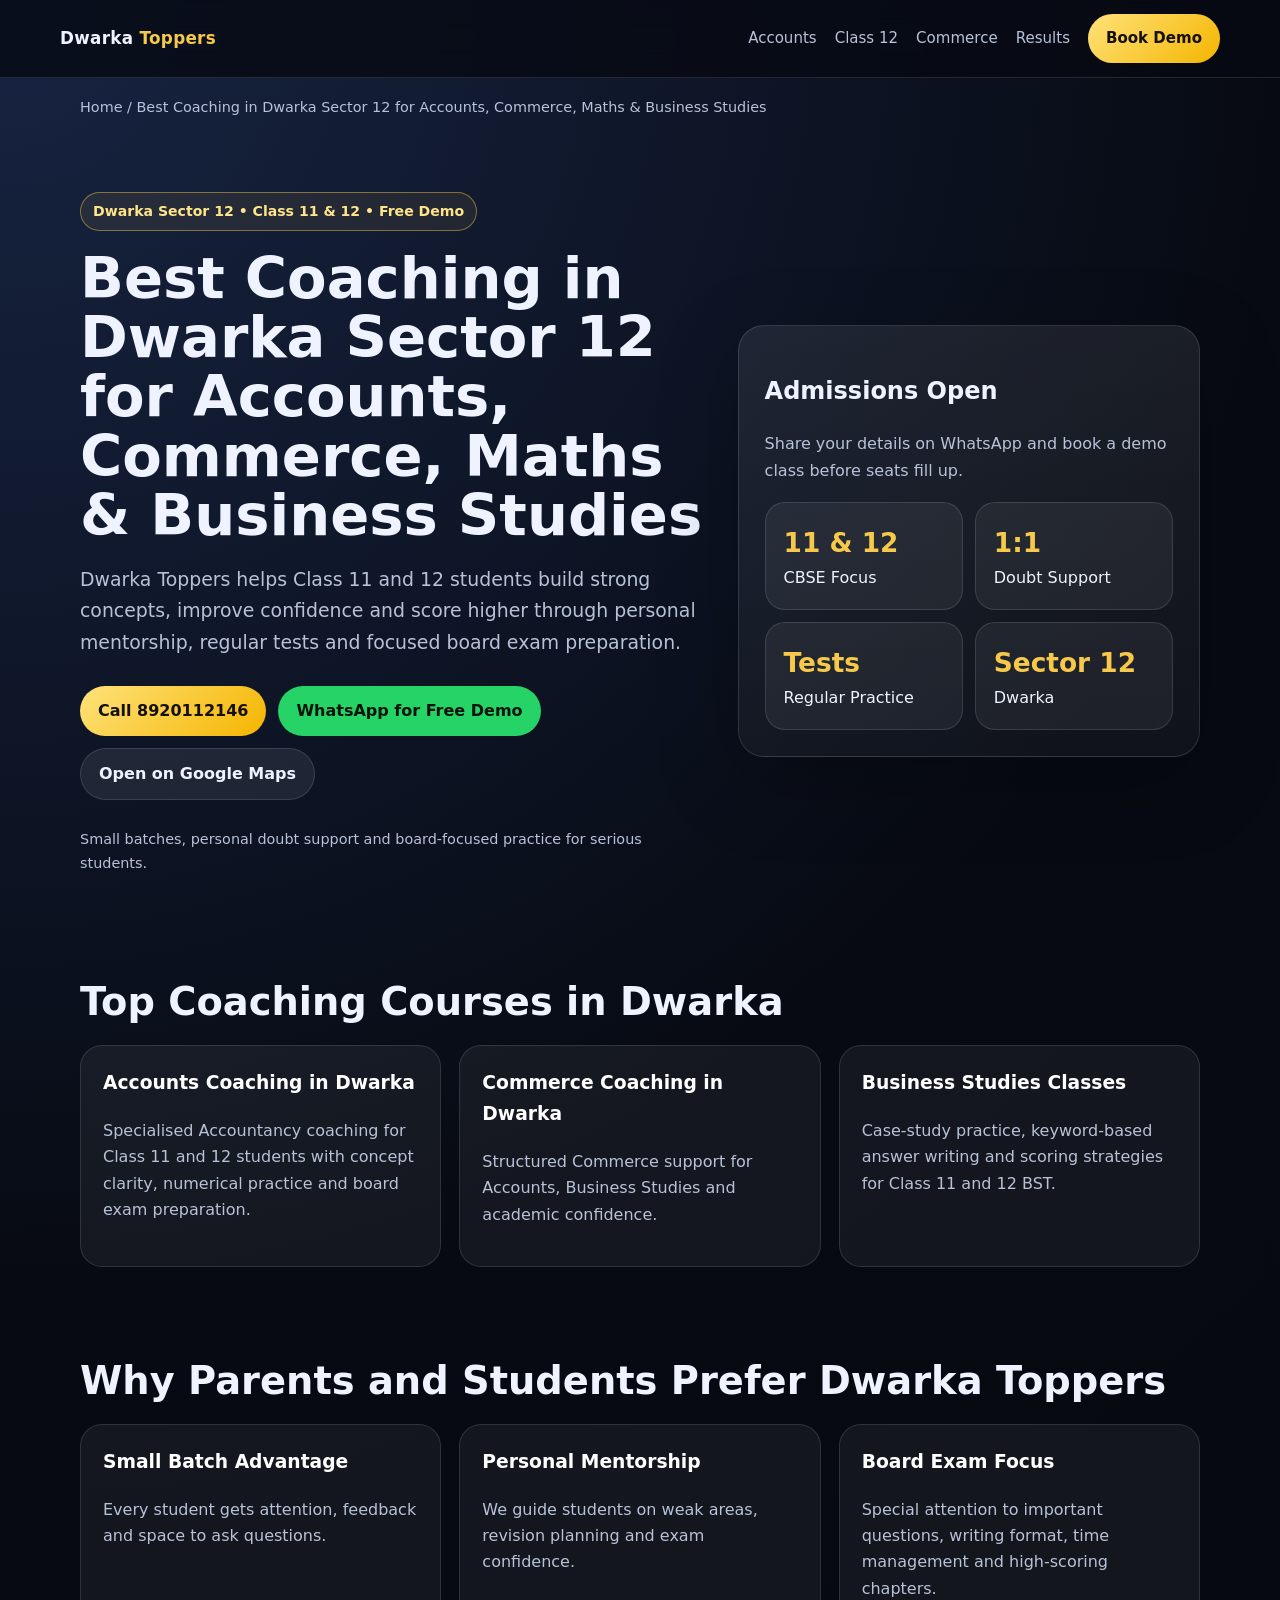
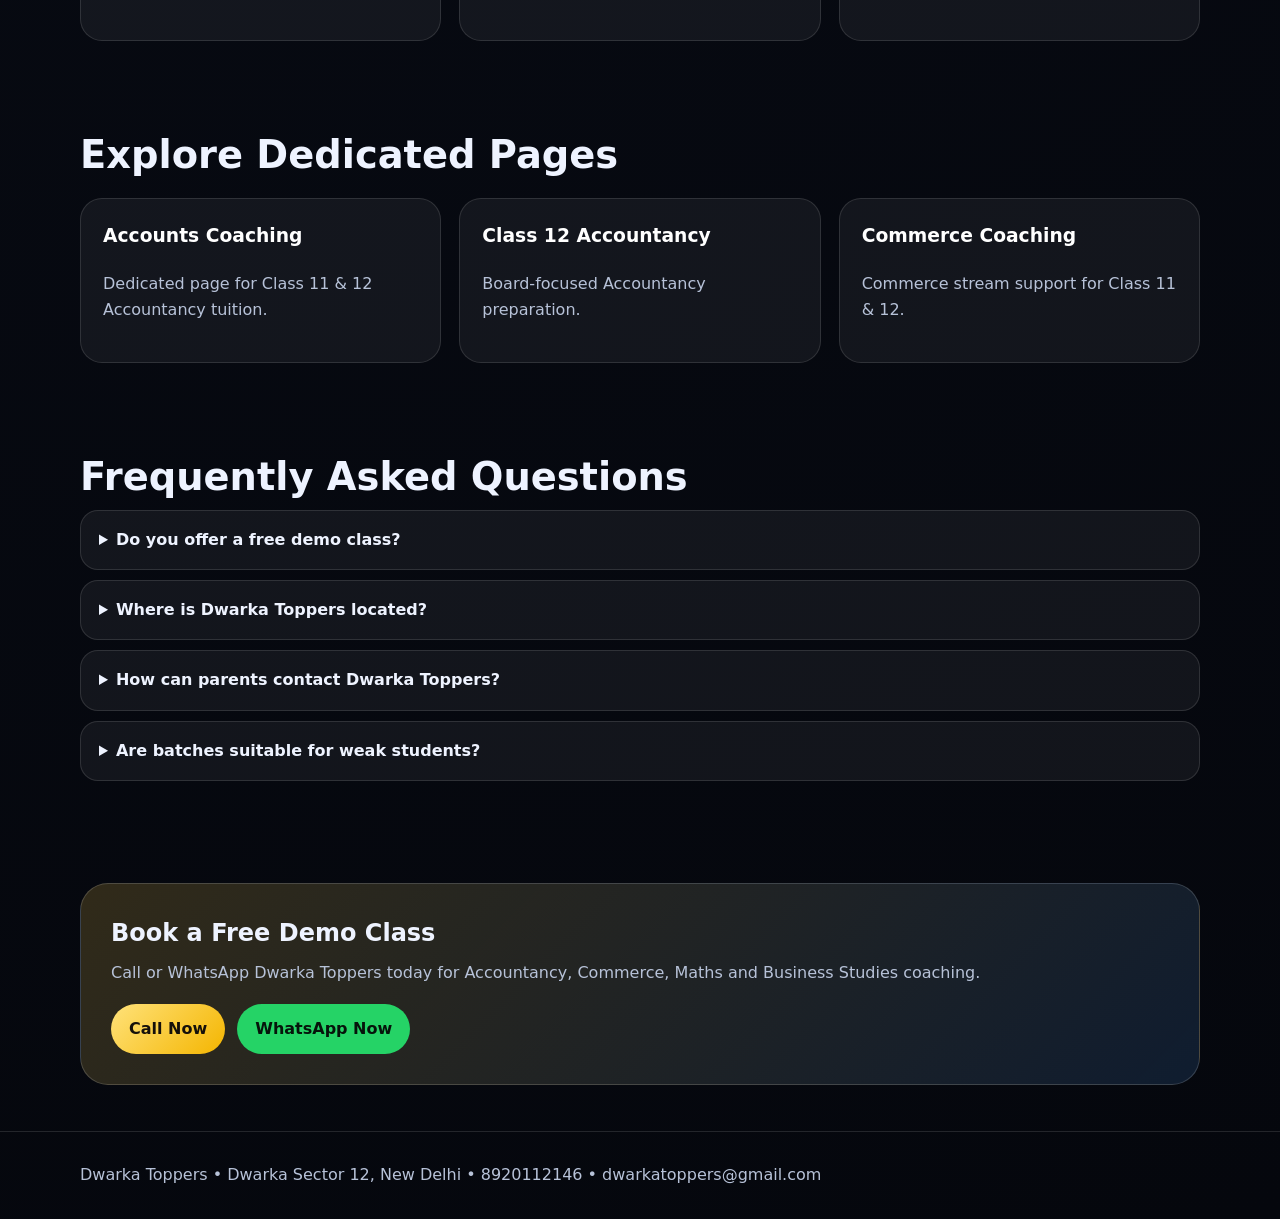
==== commit 1e45c066: "Add files via upload" ====
--- a/index.html
+++ b/index.html
@@ -1,201 +1 @@
-<!DOCTYPE html>
-<html lang="en">
-<head>
-  <meta charset="UTF-8" />
-  <meta name="viewport" content="width=device-width, initial-scale=1.0" />
-  <title>Dwarka Toppers | Best Coaching in Dwarka Sector 12 for Accounts, Maths & Business Studies</title>
-  <meta name="description" content="Dwarka Toppers is a premium coaching institute in Dwarka Sector 12, New Delhi for Accounts, Mathematics and Business Studies. Small batches, personal mentorship, free demo class and focused board exam preparation." />
-  <meta name="keywords" content="best coaching in Dwarka Sector 12, accounts coaching Dwarka, maths tuition Dwarka, business studies coaching Dwarka, commerce coaching Dwarka Delhi, CBSE coaching Dwarka" />
-  <meta name="robots" content="index, follow" />
-  <link rel="canonical" href="https://dwarkatoppers.online/" />
-  <meta property="og:title" content="Dwarka Toppers | Premium Coaching in Dwarka Sector 12" />
-  <meta property="og:description" content="Accounts, Maths & Business Studies coaching in Dwarka Sector 12 with small batches, personal attention and free demo classes." />
-  <meta property="og:type" content="website" />
-  <meta property="og:url" content="https://dwarkatoppers.online/" />
-  <meta property="og:image" content="https://dwarkatoppers.online/assets/images/logo.svg" />
-  <meta name="twitter:card" content="summary_large_image" />
-  <meta name="twitter:title" content="Dwarka Toppers | Best Coaching in Dwarka Sector 12" />
-  <meta name="twitter:description" content="Premium Accounts, Maths & Business Studies coaching with free demo classes in Dwarka Sector 12." />
-  <link rel="icon" href="assets/images/logo.svg" type="image/svg+xml" />
-  <link rel="preconnect" href="https://fonts.googleapis.com" />
-  <link rel="preconnect" href="https://fonts.gstatic.com" crossorigin />
-  <link href="https://fonts.googleapis.com/css2?family=Inter:wght@400;500;600;700;800&display=swap" rel="stylesheet" />
-  <link rel="stylesheet" href="assets/css/style.css" />
-  <script type="application/ld+json">
-  {
-    "@context": "https://schema.org",
-    "@type": "EducationalOrganization",
-    "name": "Dwarka Toppers – Accounts, Maths & Business Studies Coaching",
-    "url": "https://dwarkatoppers.online/",
-    "logo": "https://dwarkatoppers.online/assets/images/logo.svg",
-    "email": "dwarkatoppers@gmail.com",
-    "telephone": "+91-8920112146",
-    "description": "Premium coaching institute in Dwarka Sector 12 for Accounts, Mathematics and Business Studies with small batches, mentorship and focused exam preparation.",
-    "address": {
-      "@type": "PostalAddress",
-      "streetAddress": "Dwarka Sector 12",
-      "addressLocality": "New Delhi",
-      "addressRegion": "Delhi",
-      "postalCode": "110078",
-      "addressCountry": "IN"
-    },
-    "sameAs": ["https://www.google.com/maps/place/Dwarka+Toppers+%E2%80%93+Accounts,+Maths+%26+Business+Studies+Coaching/data=!4m2!3m1!1s0x0:0x275f92d752c3fa27?sa=X&ved=1t:2428&hl=en-GB&ictx=111"],
-    "areaServed": "Dwarka, New Delhi"
-  }
-  </script>
-</head>
-<body>
-  <div class="bg-orb orb-1"></div>
-  <div class="bg-orb orb-2"></div>
-
-  <header class="site-header">
-    <div class="container nav-wrap">
-      <a href="#top" class="brand" aria-label="Dwarka Toppers home">
-        <img src="assets/images/logo.svg" alt="Dwarka Toppers logo" class="brand-logo" />
-        <span class="brand-text">
-          <strong>Dwarka Toppers</strong>
-          <small>Premium Coaching</small>
-        </span>
-      </a>
-      <nav class="nav">
-        <a href="#courses">Courses</a>
-        <a href="#why-us">Why Us</a>
-        <a href="#faq">FAQ</a>
-        <a href="#contact">Contact</a>
-      </nav>
-      <a class="nav-cta" href="https://wa.me/918920112146?text=Hi%20Dwarka%20Toppers,%20I%20want%20to%20book%20a%20free%20demo%20class.">Book Demo</a>
-    </div>
-  </header>
-
-  <main id="top">
-    <section class="hero">
-      <div class="container hero-grid">
-        <div class="hero-copy reveal">
-          <div class="pill">Dwarka Sector 12 • Free Demo Class • Small Batches</div>
-          <h1>Best Coaching in Dwarka Sector 12 for Accounts, Maths & Business Studies</h1>
-          <p class="hero-lead">Dwarka Toppers helps Class 11 and 12 students build strong concepts, improve confidence and score higher through personal mentorship, regular tests and focused board exam preparation.</p>
-          <div class="hero-actions">
-            <a class="btn btn-primary" href="#lead-form">Book Free Demo Class</a>
-            <a class="btn btn-secondary" target="_blank" rel="noopener" href="https://www.google.com/maps/place/Dwarka+Toppers+%E2%80%93+Accounts,+Maths+%26+Business+Studies+Coaching/data=!4m2!3m1!1s0x0:0x275f92d752c3fa27?sa=X&ved=1t:2428&hl=en-GB&ictx=111">Open on Google Maps</a>
-          </div>
-          <ul class="hero-points">
-            <li>Premium, result-focused learning environment</li>
-            <li>Concept clarity with exam-oriented teaching</li>
-            <li>Ideal for serious students aiming for top scores</li>
-          </ul>
-        </div>
-
-        <aside class="hero-card reveal delay-1">
-          <h2>Admissions Open</h2>
-          <p>Join one of the most trusted coaching options in Dwarka for Commerce and Maths.</p>
-          <div class="stat-grid">
-            <div class="stat-card"><span class="stat-number">95%+</span><span class="stat-label">Students above 85%</span></div>
-            <div class="stat-card"><span class="stat-number">3</span><span class="stat-label">Core subjects</span></div>
-            <div class="stat-card"><span class="stat-number">Small</span><span class="stat-label">Batch sizes</span></div>
-            <div class="stat-card"><span class="stat-number">1:1</span><span class="stat-label">Doubt support</span></div>
-          </div>
-        </aside>
-      </div>
-    </section>
-
-    <section class="section" id="courses">
-      <div class="container">
-        <div class="section-heading reveal">
-          <span class="eyebrow">Courses</span>
-          <h2>Top coaching courses in Dwarka, New Delhi</h2>
-          <p>We provide premium coaching for students who want high-quality teaching in a focused setting. Our classes are designed to improve understanding, accuracy and board exam performance.</p>
-        </div>
-        <div class="card-grid">
-          <article class="info-card reveal"><h3>Accounts Coaching in Dwarka</h3><p>Strong concept-building, practical numerical practice, chapter-wise coverage and board exam strategies for Class 11 and 12 Accounts.</p></article>
-          <article class="info-card reveal delay-1"><h3>Mathematics Coaching in Dwarka</h3><p>Step-by-step teaching, doubt clearing, formula mastery and problem-solving techniques for students aiming to score high in Maths.</p></article>
-          <article class="info-card reveal delay-2"><h3>Business Studies Classes</h3><p>Easy explanations, answer-writing methods, revision support and scoring strategies for better retention and better marks.</p></article>
-        </div>
-      </div>
-    </section>
-
-    <section class="section alt" id="why-us">
-      <div class="container">
-        <div class="section-heading reveal">
-          <span class="eyebrow">Why Choose Us</span>
-          <h2>Why parents and students prefer Dwarka Toppers</h2>
-          <p>If you are searching for the best coaching in Dwarka Sector 12, what matters most is teaching quality, personal attention and consistent progress. That is exactly what we focus on.</p>
-        </div>
-        <div class="feature-grid">
-          <div class="feature-card reveal"><h3>Small Batch Advantage</h3><p>Every student gets attention, feedback and space to ask questions without getting lost in a crowd.</p></div>
-          <div class="feature-card reveal delay-1"><h3>Personal Mentorship</h3><p>We guide students on weak areas, revision planning, practice routines and exam confidence.</p></div>
-          <div class="feature-card reveal delay-2"><h3>Regular Tests</h3><p>Weekly checks and performance tracking help students stay consistent and improve faster.</p></div>
-          <div class="feature-card reveal"><h3>Board Exam Focus</h3><p>Special attention to important questions, writing format, time management and high-scoring chapters.</p></div>
-        </div>
-      </div>
-    </section>
-
-    <section class="section" id="results">
-      <div class="container">
-        <div class="section-heading reveal">
-          <span class="eyebrow">Results</span>
-          <h2>Result-focused coaching with premium guidance</h2>
-          <p>Dwarka Toppers is built around one clear goal: helping students improve meaningfully and perform with confidence in exams.</p>
-        </div>
-        <div class="results-panel reveal delay-1">
-          <div class="result-item"><strong>95%+</strong><span>students scoring above 85%</span></div>
-          <div class="result-item"><strong>98%</strong><span>top score showcase</span></div>
-          <div class="result-item"><strong>Focused</strong><span>attention for each learner</span></div>
-        </div>
-      </div>
-    </section>
-
-    <section class="section alt" id="lead-form">
-      <div class="container lead-grid">
-        <div class="lead-copy reveal">
-          <span class="eyebrow">Free Demo</span>
-          <h2>Book a free demo class</h2>
-          <p>Share your details below and we will connect with you for a free demo class.</p>
-        </div>
-        <form class="lead-form reveal delay-1" id="demoForm">
-          <label>Student Name<input type="text" id="name" name="name" placeholder="Enter student name" required /></label>
-          <label>Class<select id="studentClass" name="studentClass" required><option value="">Select class</option><option>Class 11</option><option>Class 12</option></select></label>
-          <label>Subject<select id="subject" name="subject" required><option value="">Select subject</option><option>Accounts</option><option>Mathematics</option><option>Business Studies</option></select></label>
-          <label>Phone Number<input type="tel" id="phoneField" name="phone" inputmode="numeric" placeholder="Enter phone number" required /></label>
-          <button type="submit" class="btn btn-primary btn-full">Send on WhatsApp</button>
-        </form>
-      </div>
-    </section>
-
-    <section class="section" id="faq">
-      <div class="container">
-        <div class="section-heading reveal">
-          <span class="eyebrow">FAQ</span>
-          <h2>Common questions about our coaching classes</h2>
-        </div>
-        <div class="faq-list">
-          <details class="faq-item reveal"><summary>Do you provide free demo classes?</summary><p>Yes. Students can attend a free demo class to understand the teaching style, class environment and level of support before enrolling.</p></details>
-          <details class="faq-item reveal delay-1"><summary>Which subjects do you teach?</summary><p>We provide coaching for Accounts, Mathematics and Business Studies for students looking for quality coaching in Dwarka Sector 12.</p></details>
-          <details class="faq-item reveal delay-2"><summary>Why is Dwarka Toppers considered a premium coaching institute?</summary><p>We focus on small batches, personal mentorship, regular testing and concept clarity instead of crowd-based teaching.</p></details>
-          <details class="faq-item reveal"><summary>How can I contact Dwarka Toppers?</summary><p>You can call or WhatsApp us at <a href="tel:+918920112146">8920112146</a> or email us at <a href="mailto:dwarkatoppers@gmail.com">dwarkatoppers@gmail.com</a>.</p></details>
-        </div>
-      </div>
-    </section>
-
-    <section class="section alt" id="contact">
-      <div class="container contact-grid">
-        <div class="contact-card reveal">
-          <span class="eyebrow">Contact</span>
-          <h2>Visit or connect with us</h2>
-          <ul class="contact-list">
-            <li><strong>Location:</strong> Dwarka Sector 12, New Delhi</li>
-            <li><strong>Phone / WhatsApp:</strong> <a href="tel:+918920112146">8920112146</a></li>
-            <li><strong>Email:</strong> <a href="mailto:dwarkatoppers@gmail.com">dwarkatoppers@gmail.com</a></li>
-            <li><strong>Google Maps:</strong> <a target="_blank" rel="noopener" href="https://www.google.com/maps/place/Dwarka+Toppers+%E2%80%93+Accounts,+Maths+%26+Business+Studies+Coaching/data=!4m2!3m1!1s0x0:0x275f92d752c3fa27?sa=X&ved=1t:2428&hl=en-GB&ictx=111">Open business listing</a></li>
-          </ul>
-        </div>
-        <div class="map-card reveal delay-1">
-          <iframe title="Dwarka Toppers map" src="https://www.google.com/maps?q=Dwarka%20Toppers%20Dwarka%20Sector%2012%20New%20Delhi&output=embed" loading="lazy" referrerpolicy="no-referrer-when-downgrade"></iframe>
-        </div>
-      </div>
-    </section>
-  </main>
-
-  <a class="whatsapp-float" href="https://wa.me/918920112146?text=Hi%20Dwarka%20Toppers,%20I%20want%20to%20know%20more%20about%20admissions." aria-label="Chat on WhatsApp">WhatsApp</a>
-  <script src="assets/js/main.js"></script>
-</body>
-</html>
+<!doctype html><html lang="en-IN"><head><meta charset="utf-8"><meta name="viewport" content="width=device-width,initial-scale=1"><title>Best Accounts Coaching in Dwarka Sector 12 | Class 11 & 12 Commerce Tuition | Dwarka Toppers</title><meta name="description" content="Dwarka Toppers offers Accounts, Commerce, Business Studies and Maths coaching in Dwarka Sector 12 for Class 11 and 12 students. Small batches, personal mentorship and free demo class."><meta name="keywords" content="best coaching dwarka sector 12, accounts coaching dwarka, commerce coaching dwarka"><link rel="canonical" href="https://dwarkatoppers.online/"><meta property="og:title" content="Best Accounts Coaching in Dwarka Sector 12 | Class 11 & 12 Commerce Tuition | Dwarka Toppers"><meta property="og:description" content="Dwarka Toppers offers Accounts, Commerce, Business Studies and Maths coaching in Dwarka Sector 12 for Class 11 and 12 students. Small batches, personal mentorship and free demo class."><meta property="og:type" content="website"><meta property="og:url" content="https://dwarkatoppers.online/"><link rel="stylesheet" href="style.css"><script type="application/ld+json">{"@context": "https://schema.org", "@graph": [{"@type": "LocalBusiness", "@id": "https://dwarkatoppers.online/#business", "name": "Dwarka Toppers", "url": "https://dwarkatoppers.online", "telephone": "+91-8920112146", "email": "dwarkatoppers@gmail.com", "address": {"@type": "PostalAddress", "streetAddress": "Dwarka Sector 12", "addressLocality": "New Delhi", "addressRegion": "Delhi", "addressCountry": "IN"}, "areaServed": ["Dwarka Sector 12", "Dwarka", "New Delhi"], "priceRange": "₹₹", "sameAs": ["https://www.google.com/maps/search/?api=1&query=Dwarka%20Toppers%20Dwarka%20Sector%2012%20New%20Delhi"]}, {"@type": "Course", "name": "Best Accounts Coaching in Dwarka Sector 12 | Class 11 & 12 Commerce Tuition | Dwarka Toppers", "description": "Dwarka Toppers offers Accounts, Commerce, Business Studies and Maths coaching in Dwarka Sector 12 for Class 11 and 12 students. Small batches, personal mentorship and free demo class.", "provider": {"@id": "https://dwarkatoppers.online/#business"}}, {"@type": "FAQPage", "mainEntity": [{"@type": "Question", "name": "Do you offer a free demo class?", "acceptedAnswer": {"@type": "Answer", "text": "Yes. Students can book a free demo class to understand the teaching style, batch environment and preparation plan."}}, {"@type": "Question", "name": "Where is Dwarka Toppers located?", "acceptedAnswer": {"@type": "Answer", "text": "Dwarka Toppers is located in Dwarka Sector 12, New Delhi."}}, {"@type": "Question", "name": "How can parents contact Dwarka Toppers?", "acceptedAnswer": {"@type": "Answer", "text": "You can call or WhatsApp 8920112146 or email dwarkatoppers@gmail.com."}}, {"@type": "Question", "name": "Are batches suitable for weak students?", "acceptedAnswer": {"@type": "Answer", "text": "Yes. Students who need basics as well as students targeting high scores are guided with concept clarity, practice and regular doubt support."}}]}]}</script></head><body><header class="top"><div class="wrap nav"><a class="brand" href="index-seo-updated.html">Dwarka <span>Toppers</span></a><nav class="links"><a href="accounts-coaching-dwarka.html">Accounts</a><a href="class-12-accountancy-coaching-dwarka.html">Class 12</a><a href="commerce-coaching-dwarka.html">Commerce</a><a href="results.html">Results</a><a class="btn gold" href="https://wa.me/918920112146?text=Hi%20Dwarka%20Toppers%2C%20I%20want%20to%20book%20a%20free%20demo%20class.">Book Demo</a></nav></div></header><main><div class="wrap breadcrumbs"><a href="index-seo-updated.html">Home</a> / Best Coaching in Dwarka Sector 12 for Accounts, Commerce, Maths & Business Studies</div><section class="hero"><div class="wrap grid"><div><span class="eyebrow">Dwarka Sector 12 • Class 11 & 12 • Free Demo</span><h1>Best Coaching in Dwarka Sector 12 for Accounts, Commerce, Maths & Business Studies</h1><p class="lead">Dwarka Toppers helps Class 11 and 12 students build strong concepts, improve confidence and score higher through personal mentorship, regular tests and focused board exam preparation.</p><div class="cta"><a class="btn gold" href="tel:+918920112146">Call 8920112146</a><a class="btn green" href="https://wa.me/918920112146?text=Hi%20Dwarka%20Toppers%2C%20I%20want%20to%20book%20a%20free%20demo%20class.">WhatsApp for Free Demo</a><a class="btn dark" href="https://www.google.com/maps/search/?api=1&query=Dwarka%20Toppers%20Dwarka%20Sector%2012%20New%20Delhi">Open on Google Maps</a></div><p class="notice">Small batches, personal doubt support and board-focused practice for serious students.</p></div><aside class="card"><h2>Admissions Open</h2><p class="muted">Share your details on WhatsApp and book a demo class before seats fill up.</p><div class="statgrid"><div class="stat"><b>11 & 12</b><br>CBSE Focus</div><div class="stat"><b>1:1</b><br>Doubt Support</div><div class="stat"><b>Tests</b><br>Regular Practice</div><div class="stat"><b>Sector 12</b><br>Dwarka</div></div></aside></div></section><section><div class="wrap"><h2 class="section-title">Top Coaching Courses in Dwarka</h2><div class="cards"><div class="mini"><h3>Accounts Coaching in Dwarka</h3><p>Specialised Accountancy coaching for Class 11 and 12 students with concept clarity, numerical practice and board exam preparation.</p></div><div class="mini"><h3>Commerce Coaching in Dwarka</h3><p>Structured Commerce support for Accounts, Business Studies and academic confidence.</p></div><div class="mini"><h3>Business Studies Classes</h3><p>Case-study practice, keyword-based answer writing and scoring strategies for Class 11 and 12 BST.</p></div></div></div></section><section><div class="wrap"><h2 class="section-title">Why Parents and Students Prefer Dwarka Toppers</h2><div class="cards"><div class="mini"><h3>Small Batch Advantage</h3><p>Every student gets attention, feedback and space to ask questions.</p></div><div class="mini"><h3>Personal Mentorship</h3><p>We guide students on weak areas, revision planning and exam confidence.</p></div><div class="mini"><h3>Board Exam Focus</h3><p>Special attention to important questions, writing format, time management and high-scoring chapters.</p></div></div></div></section><section><div class="wrap"><h2 class="section-title">Explore Dedicated Pages</h2><div class="cards"><a class="mini" href="accounts-coaching-dwarka.html"><h3>Accounts Coaching</h3><p>Dedicated page for Class 11 & 12 Accountancy tuition.</p></a><a class="mini" href="class-12-accountancy-coaching-dwarka.html"><h3>Class 12 Accountancy</h3><p>Board-focused Accountancy preparation.</p></a><a class="mini" href="commerce-coaching-dwarka.html"><h3>Commerce Coaching</h3><p>Commerce stream support for Class 11 & 12.</p></a></div></div></section><section><div class="wrap faq"><h2 class="section-title">Frequently Asked Questions</h2><details><summary>Do you offer a free demo class?</summary><p class="muted">Yes. Students can book a free demo class to understand the teaching style, batch environment and preparation plan.</p></details><details><summary>Where is Dwarka Toppers located?</summary><p class="muted">Dwarka Toppers is located in Dwarka Sector 12, New Delhi.</p></details><details><summary>How can parents contact Dwarka Toppers?</summary><p class="muted">You can call or WhatsApp 8920112146 or email dwarkatoppers@gmail.com.</p></details><details><summary>Are batches suitable for weak students?</summary><p class="muted">Yes. Students who need basics as well as students targeting high scores are guided with concept clarity, practice and regular doubt support.</p></details></div></section><section><div class="wrap"><div class="contactbar"><div><h2 style="margin:0 0 6px">Book a Free Demo Class</h2><p class="muted" style="margin:0">Call or WhatsApp Dwarka Toppers today for Accountancy, Commerce, Maths and Business Studies coaching.</p></div><div class="cta" style="margin:0"><a class="btn gold" href="tel:+918920112146">Call Now</a><a class="btn green" href="https://wa.me/918920112146?text=Hi%20Dwarka%20Toppers%2C%20I%20want%20to%20book%20a%20free%20demo%20class.">WhatsApp Now</a></div></div></div></section></main><footer class="footer"><div class="wrap">Dwarka Toppers • Dwarka Sector 12, New Delhi • <a href="tel:+918920112146">8920112146</a> • <a href="mailto:dwarkatoppers@gmail.com">dwarkatoppers@gmail.com</a></div></footer></body></html>
--- a/style.css
+++ b/style.css
@@ -0,0 +1,3 @@
+
+:root{--bg:#070a12;--panel:#0e1423;--panel2:#121a2b;--text:#eef3ff;--muted:#b7c2d8;--gold:#f7c94b;--blue:#4ea1ff;--green:#25d366;--line:rgba(255,255,255,.12)}
+*{box-sizing:border-box}body{margin:0;font-family:Inter,system-ui,-apple-system,Segoe UI,Roboto,Arial,sans-serif;background:radial-gradient(circle at top left,#172442 0,#070a12 42%,#05070d 100%);color:var(--text);line-height:1.65}a{color:inherit;text-decoration:none}.wrap{max-width:1160px;margin:auto;padding:0 20px}.top{position:sticky;top:0;z-index:20;backdrop-filter:blur(14px);background:rgba(7,10,18,.78);border-bottom:1px solid var(--line)}.nav{display:flex;align-items:center;justify-content:space-between;padding:14px 0}.brand{font-weight:900;letter-spacing:.3px;font-size:1.05rem}.brand span{color:var(--gold)}.links{display:flex;gap:18px;align-items:center;font-size:.94rem;color:var(--muted)}.btn{display:inline-flex;align-items:center;justify-content:center;gap:8px;border-radius:999px;padding:12px 18px;font-weight:800;border:1px solid var(--line);transition:.2s}.btn:hover{transform:translateY(-1px)}.btn.gold{background:linear-gradient(135deg,#ffe27a,#f4b500);color:#15100a;border:0}.btn.green{background:var(--green);color:#06140b;border:0}.btn.dark{background:rgba(255,255,255,.08)}.hero{padding:72px 0 44px}.eyebrow{display:inline-flex;border:1px solid rgba(247,201,75,.45);color:#ffe48a;border-radius:999px;padding:7px 12px;font-size:.88rem;background:rgba(247,201,75,.08);font-weight:800}.grid{display:grid;grid-template-columns:1.15fr .85fr;gap:32px;align-items:center}.hero h1{font-size:clamp(2.15rem,4.5vw,4.8rem);line-height:1.03;margin:18px 0}.lead{font-size:1.18rem;color:var(--muted);max-width:750px}.cta{display:flex;flex-wrap:wrap;gap:12px;margin:28px 0}.card{background:linear-gradient(180deg,rgba(255,255,255,.08),rgba(255,255,255,.04));border:1px solid var(--line);border-radius:26px;padding:26px;box-shadow:0 24px 80px rgba(0,0,0,.25)}.statgrid{display:grid;grid-template-columns:repeat(2,1fr);gap:12px;margin-top:18px}.stat{padding:18px;border-radius:20px;background:rgba(255,255,255,.06);border:1px solid var(--line)}.stat b{font-size:1.65rem;color:var(--gold)}section{padding:46px 0}.section-title{font-size:clamp(1.8rem,3vw,2.8rem);line-height:1.12;margin:0 0 12px}.muted{color:var(--muted)}.cards{display:grid;grid-template-columns:repeat(3,1fr);gap:18px;margin-top:22px}.mini{background:rgba(255,255,255,.055);border:1px solid var(--line);border-radius:22px;padding:22px}.mini h3{margin-top:0;color:#fff}.mini p,.mini li{color:var(--muted)}.two{display:grid;grid-template-columns:1fr 1fr;gap:22px}.list{padding-left:20px;color:var(--muted)}.faq details{background:rgba(255,255,255,.055);border:1px solid var(--line);border-radius:18px;padding:16px 18px;margin:10px 0}.faq summary{cursor:pointer;font-weight:800}.contactbar{background:linear-gradient(135deg,rgba(247,201,75,.18),rgba(78,161,255,.14));border:1px solid rgba(255,255,255,.16);border-radius:28px;padding:30px;display:flex;gap:18px;align-items:center;justify-content:space-between;flex-wrap:wrap}.footer{border-top:1px solid var(--line);padding:30px 0;color:var(--muted)}.breadcrumbs{font-size:.9rem;color:var(--muted);padding-top:18px}.form{display:grid;gap:12px}.form input,.form select{width:100%;border:1px solid var(--line);background:rgba(255,255,255,.08);color:#fff;border-radius:14px;padding:14px}.notice{font-size:.9rem;color:var(--muted)}@media(max-width:850px){.grid,.two{grid-template-columns:1fr}.cards{grid-template-columns:1fr}.links{display:none}.hero{padding-top:42px}.statgrid{grid-template-columns:1fr}}
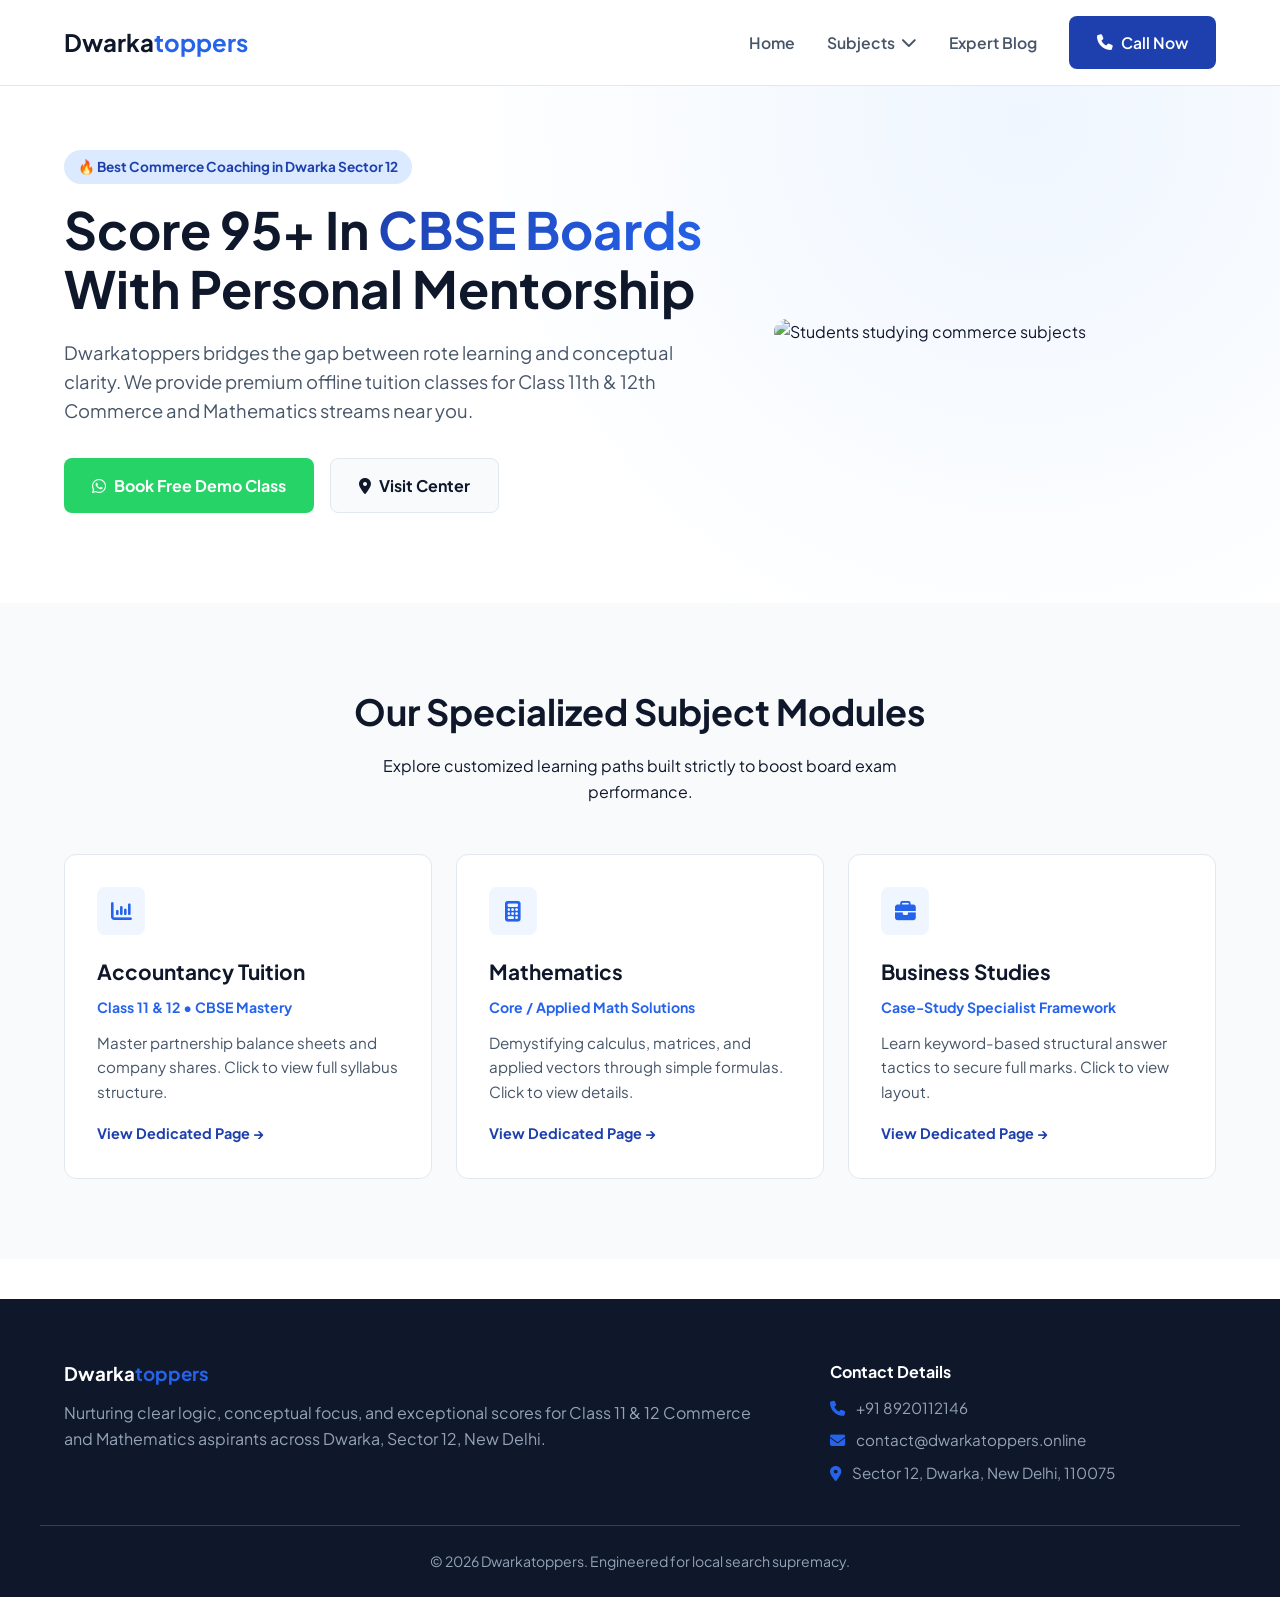
==== commit b9de4318: "Add files via upload" ====
--- a/index.html
+++ b/index.html
@@ -1 +1,365 @@
-<!doctype html><html lang="en-IN"><head><meta charset="utf-8"><meta name="viewport" content="width=device-width,initial-scale=1"><title>Best Accounts Coaching in Dwarka Sector 12 | Class 11 & 12 Commerce Tuition | Dwarka Toppers</title><meta name="description" content="Dwarka Toppers offers Accounts, Commerce, Business Studies and Maths coaching in Dwarka Sector 12 for Class 11 and 12 students. Small batches, personal mentorship and free demo class."><meta name="keywords" content="best coaching dwarka sector 12, accounts coaching dwarka, commerce coaching dwarka"><link rel="canonical" href="https://dwarkatoppers.online/"><meta property="og:title" content="Best Accounts Coaching in Dwarka Sector 12 | Class 11 & 12 Commerce Tuition | Dwarka Toppers"><meta property="og:description" content="Dwarka Toppers offers Accounts, Commerce, Business Studies and Maths coaching in Dwarka Sector 12 for Class 11 and 12 students. Small batches, personal mentorship and free demo class."><meta property="og:type" content="website"><meta property="og:url" content="https://dwarkatoppers.online/"><link rel="stylesheet" href="style.css"><script type="application/ld+json">{"@context": "https://schema.org", "@graph": [{"@type": "LocalBusiness", "@id": "https://dwarkatoppers.online/#business", "name": "Dwarka Toppers", "url": "https://dwarkatoppers.online", "telephone": "+91-8920112146", "email": "dwarkatoppers@gmail.com", "address": {"@type": "PostalAddress", "streetAddress": "Dwarka Sector 12", "addressLocality": "New Delhi", "addressRegion": "Delhi", "addressCountry": "IN"}, "areaServed": ["Dwarka Sector 12", "Dwarka", "New Delhi"], "priceRange": "₹₹", "sameAs": ["https://www.google.com/maps/search/?api=1&query=Dwarka%20Toppers%20Dwarka%20Sector%2012%20New%20Delhi"]}, {"@type": "Course", "name": "Best Accounts Coaching in Dwarka Sector 12 | Class 11 & 12 Commerce Tuition | Dwarka Toppers", "description": "Dwarka Toppers offers Accounts, Commerce, Business Studies and Maths coaching in Dwarka Sector 12 for Class 11 and 12 students. Small batches, personal mentorship and free demo class.", "provider": {"@id": "https://dwarkatoppers.online/#business"}}, {"@type": "FAQPage", "mainEntity": [{"@type": "Question", "name": "Do you offer a free demo class?", "acceptedAnswer": {"@type": "Answer", "text": "Yes. Students can book a free demo class to understand the teaching style, batch environment and preparation plan."}}, {"@type": "Question", "name": "Where is Dwarka Toppers located?", "acceptedAnswer": {"@type": "Answer", "text": "Dwarka Toppers is located in Dwarka Sector 12, New Delhi."}}, {"@type": "Question", "name": "How can parents contact Dwarka Toppers?", "acceptedAnswer": {"@type": "Answer", "text": "You can call or WhatsApp 8920112146 or email dwarkatoppers@gmail.com."}}, {"@type": "Question", "name": "Are batches suitable for weak students?", "acceptedAnswer": {"@type": "Answer", "text": "Yes. Students who need basics as well as students targeting high scores are guided with concept clarity, practice and regular doubt support."}}]}]}</script></head><body><header class="top"><div class="wrap nav"><a class="brand" href="index-seo-updated.html">Dwarka <span>Toppers</span></a><nav class="links"><a href="accounts-coaching-dwarka.html">Accounts</a><a href="class-12-accountancy-coaching-dwarka.html">Class 12</a><a href="commerce-coaching-dwarka.html">Commerce</a><a href="results.html">Results</a><a class="btn gold" href="https://wa.me/918920112146?text=Hi%20Dwarka%20Toppers%2C%20I%20want%20to%20book%20a%20free%20demo%20class.">Book Demo</a></nav></div></header><main><div class="wrap breadcrumbs"><a href="index-seo-updated.html">Home</a> / Best Coaching in Dwarka Sector 12 for Accounts, Commerce, Maths & Business Studies</div><section class="hero"><div class="wrap grid"><div><span class="eyebrow">Dwarka Sector 12 • Class 11 & 12 • Free Demo</span><h1>Best Coaching in Dwarka Sector 12 for Accounts, Commerce, Maths & Business Studies</h1><p class="lead">Dwarka Toppers helps Class 11 and 12 students build strong concepts, improve confidence and score higher through personal mentorship, regular tests and focused board exam preparation.</p><div class="cta"><a class="btn gold" href="tel:+918920112146">Call 8920112146</a><a class="btn green" href="https://wa.me/918920112146?text=Hi%20Dwarka%20Toppers%2C%20I%20want%20to%20book%20a%20free%20demo%20class.">WhatsApp for Free Demo</a><a class="btn dark" href="https://www.google.com/maps/search/?api=1&query=Dwarka%20Toppers%20Dwarka%20Sector%2012%20New%20Delhi">Open on Google Maps</a></div><p class="notice">Small batches, personal doubt support and board-focused practice for serious students.</p></div><aside class="card"><h2>Admissions Open</h2><p class="muted">Share your details on WhatsApp and book a demo class before seats fill up.</p><div class="statgrid"><div class="stat"><b>11 & 12</b><br>CBSE Focus</div><div class="stat"><b>1:1</b><br>Doubt Support</div><div class="stat"><b>Tests</b><br>Regular Practice</div><div class="stat"><b>Sector 12</b><br>Dwarka</div></div></aside></div></section><section><div class="wrap"><h2 class="section-title">Top Coaching Courses in Dwarka</h2><div class="cards"><div class="mini"><h3>Accounts Coaching in Dwarka</h3><p>Specialised Accountancy coaching for Class 11 and 12 students with concept clarity, numerical practice and board exam preparation.</p></div><div class="mini"><h3>Commerce Coaching in Dwarka</h3><p>Structured Commerce support for Accounts, Business Studies and academic confidence.</p></div><div class="mini"><h3>Business Studies Classes</h3><p>Case-study practice, keyword-based answer writing and scoring strategies for Class 11 and 12 BST.</p></div></div></div></section><section><div class="wrap"><h2 class="section-title">Why Parents and Students Prefer Dwarka Toppers</h2><div class="cards"><div class="mini"><h3>Small Batch Advantage</h3><p>Every student gets attention, feedback and space to ask questions.</p></div><div class="mini"><h3>Personal Mentorship</h3><p>We guide students on weak areas, revision planning and exam confidence.</p></div><div class="mini"><h3>Board Exam Focus</h3><p>Special attention to important questions, writing format, time management and high-scoring chapters.</p></div></div></div></section><section><div class="wrap"><h2 class="section-title">Explore Dedicated Pages</h2><div class="cards"><a class="mini" href="accounts-coaching-dwarka.html"><h3>Accounts Coaching</h3><p>Dedicated page for Class 11 & 12 Accountancy tuition.</p></a><a class="mini" href="class-12-accountancy-coaching-dwarka.html"><h3>Class 12 Accountancy</h3><p>Board-focused Accountancy preparation.</p></a><a class="mini" href="commerce-coaching-dwarka.html"><h3>Commerce Coaching</h3><p>Commerce stream support for Class 11 & 12.</p></a></div></div></section><section><div class="wrap faq"><h2 class="section-title">Frequently Asked Questions</h2><details><summary>Do you offer a free demo class?</summary><p class="muted">Yes. Students can book a free demo class to understand the teaching style, batch environment and preparation plan.</p></details><details><summary>Where is Dwarka Toppers located?</summary><p class="muted">Dwarka Toppers is located in Dwarka Sector 12, New Delhi.</p></details><details><summary>How can parents contact Dwarka Toppers?</summary><p class="muted">You can call or WhatsApp 8920112146 or email dwarkatoppers@gmail.com.</p></details><details><summary>Are batches suitable for weak students?</summary><p class="muted">Yes. Students who need basics as well as students targeting high scores are guided with concept clarity, practice and regular doubt support.</p></details></div></section><section><div class="wrap"><div class="contactbar"><div><h2 style="margin:0 0 6px">Book a Free Demo Class</h2><p class="muted" style="margin:0">Call or WhatsApp Dwarka Toppers today for Accountancy, Commerce, Maths and Business Studies coaching.</p></div><div class="cta" style="margin:0"><a class="btn gold" href="tel:+918920112146">Call Now</a><a class="btn green" href="https://wa.me/918920112146?text=Hi%20Dwarka%20Toppers%2C%20I%20want%20to%20book%20a%20free%20demo%20class.">WhatsApp Now</a></div></div></div></section></main><footer class="footer"><div class="wrap">Dwarka Toppers • Dwarka Sector 12, New Delhi • <a href="tel:+918920112146">8920112146</a> • <a href="mailto:dwarkatoppers@gmail.com">dwarkatoppers@gmail.com</a></div></footer></body></html>+<!DOCTYPE html>
+<html lang="en">
+<head>
+    <meta charset="UTF-8">
+    <meta name="viewport" content="width=device-width, initial-scale=1.0">
+    <title>Dwarkatoppers | Best Commerce & Maths Coaching in Dwarka Sector 12</title>
+    
+    <!-- Advanced SEO Engine -->
+    <meta name="description" content="Top-rated commerce coaching institute in Dwarka, New Delhi. Specialized CBSE Class 11 & 12 tuition classes for Accountancy, Mathematics, and Business Studies. Small batches, personal mentorship, high success rates. Book a free demo class!">
+    <meta name="keywords" content="best commerce coaching in dwarka, maths tuition sector 12 dwarka, class 12 accountancy teacher near me, business studies coaching dwarka delhi, best tuition center in dwarka for commerce, top rated math tutors dwarka, commerce classes near sector 11 dwarka, class 11 accounts tuition dwarka, cbse maths coaching center dwarka">
+    <meta name="robots" content="index, follow">
+    <link rel="canonical" href="https://www.dwarkatoppers.online">
+
+    <!-- Open Graph Tags -->
+    <meta property="og:type" content="website">
+    <meta property="og:url" content="https://www.dwarkatoppers.online">
+    <meta property="og:title" content="Dwarkatoppers | Best Commerce & Maths Coaching in Dwarka">
+    <meta property="og:description" content="Score 95+ in your CBSE boards. Expert offline & online coaching for Maths, Accounts & BST in Dwarka. Small batches, personalized attention.">
+    <meta property="og:image" content="https://images.unsplash.com/photo-1523240795612-9a054b0db644?auto=format&fit=crop&q=80&w=1200">
+
+    <!-- Google Fonts & Icons -->
+    <link rel="preconnect" href="https://fonts.googleapis.com">
+    <link rel="preconnect" href="https://fonts.gstatic.com" crossorigin>
+    <link href="https://fonts.googleapis.com/css2?family=Plus+Jakarta+Sans:wght@400;500;600;700&display=swap" rel="stylesheet">
+    <link rel="stylesheet" href="https://cdnjs.cloudflare.com/ajax/libs/font-awesome/6.4.0/css/all.min.css">
+    
+    <link rel="stylesheet" href="style.css">
+
+    <!-- Schema Markup for Local LocalBusiness & Course Offerings -->
+    <script type="application/ld+json">
+    {
+      "@context": "https://schema.org",
+      "@graph": [
+        {
+          "@type": "EducationalOrganization",
+          "@id": "https://www.dwarkatoppers.online/#organization",
+          "name": "Dwarkatoppers",
+          "url": "https://www.dwarkatoppers.online",
+          "logo": "https://images.unsplash.com/photo-1523240795612-9a054b0db644?auto=format&fit=crop&q=80&w=200",
+          "telephone": "+918920112146",
+          "address": {
+            "@type": "PostalAddress",
+            "addressLocality": "Dwarka Sector 12",
+            "addressRegion": "New Delhi",
+            "addressCountry": "IN"
+          }
+        },
+        {
+          "@type": "Course",
+          "name": "Class 11 & 12 Accountancy Mastery Course",
+          "description": "Comprehensive accounting tuition in Dwarka covering partnership firms, company accounts, and financial analysis.",
+          "provider": {
+            "@type": "EducationalOrganization",
+            "name": "Dwarkatoppers"
+          }
+        },
+        {
+          "@type": "Course",
+          "name": "Class 11 & 12 Mathematics (Core & Applied)",
+          "description": "Expert math coaching tracking the latest CBSE pattern with specialized problem-solving tactics.",
+          "provider": {
+            "@type": "EducationalOrganization",
+            "name": "Dwarkatoppers"
+          }
+        }
+      ]
+    }
+    </script>
+</head>
+<body>
+
+    <!-- Header Navigation -->
+    <header class="navbar">
+        <div class="container nav-container">
+            <a href="#" onclick="switchView('home')" class="logo">Dwarka<span class="highlight">toppers</span></a>
+            <nav class="nav-links">
+                <a href="#" onclick="switchView('home')">Home</a>
+                <div class="dropdown">
+                    <a href="#courses" class="dropbtn">Subjects <i class="fa-solid fa-chevron-down"></i></a>
+                    <div class="dropdown-content">
+                        <a href="#" onclick="switchView('accounts')">Accountancy</a>
+                        <a href="#" onclick="switchView('maths')">Mathematics</a>
+                        <a href="#" onclick="switchView('bst')">Business Studies</a>
+                    </div>
+                </div>
+                <a href="#" onclick="switchView('blog')">Expert Blog</a>
+                <a href="tel:+918920112146" class="cta-btn nav-cta"><i class="fa-solid fa-phone"></i> Call Now</a>
+            </nav>
+        </div>
+    </header>
+
+    <!-- PAGE 1: HOME VIEW -->
+    <main id="view-home" class="page-view active">
+        <!-- Hero Section -->
+        <section class="hero">
+            <div class="container hero-grid">
+                <div class="hero-text fade-in-left">
+                    <span class="badge">🔥 Best Commerce Coaching in Dwarka Sector 12</span>
+                    <h1>Score 95+ In <span class="gradient-text">CBSE Boards</span> With Personal Mentorship</h1>
+                    <p>Dwarkatoppers bridges the gap between rote learning and conceptual clarity. We provide premium offline tuition classes for Class 11th & 12th Commerce and Mathematics streams near you.</p>
+                    <div class="hero-actions">
+                        <a href="https://wa.me/918920112146?text=Hi%20Dwarkatoppers,%20I'm%20interested%20in%20booking%20a%20free%20demo%20class." target="_blank" class="cta-btn whatsapp-btn">
+                            <i class="fa-brands fa-whatsapp"></i> Book Free Demo Class
+                        </a>
+                        <a href="https://maps.app.goo.gl/uX3fD732Z777" target="_blank" class="secondary-btn">
+                            <i class="fa-solid fa-location-dot"></i> Visit Center
+                        </a>
+                    </div>
+                </div>
+                <div class="hero-image-wrapper fade-in-right">
+                    <img src="https://images.unsplash.com/photo-1434030216411-0b793f4b4173?auto=format&fit=crop&q=80&w=800" alt="Students studying commerce subjects" class="hero-img">
+                </div>
+            </div>
+        </section>
+
+        <!-- Quick Subject Cards -->
+        <section id="courses" class="courses-section">
+            <div class="container">
+                <div class="section-header">
+                    <h2>Our Specialized Subject Modules</h2>
+                    <p>Explore customized learning paths built strictly to boost board exam performance.</p>
+                </div>
+                <div class="course-grid">
+                    <div class="course-card" onclick="switchView('accounts')">
+                        <div class="icon-box"><i class="fa-solid fa-chart-column"></i></div>
+                        <h3>Accountancy Tuition</h3>
+                        <p class="subtitle">Class 11 & 12 • CBSE Mastery</p>
+                        <p>Master partnership balance sheets and company shares. Click to view full syllabus structure.</p>
+                        <span class="view-more">View Dedicated Page &rarr;</span>
+                    </div>
+                    <div class="course-card" onclick="switchView('maths')">
+                        <div class="icon-box"><i class="fa-solid fa-calculator"></i></div>
+                        <h3>Mathematics</h3>
+                        <p class="subtitle">Core / Applied Math Solutions</p>
+                        <p>Demystifying calculus, matrices, and applied vectors through simple formulas. Click to view details.</p>
+                        <span class="view-more">View Dedicated Page &rarr;</span>
+                    </div>
+                    <div class="course-card" onclick="switchView('bst')">
+                        <div class="icon-box"><i class="fa-solid fa-briefcase"></i></div>
+                        <h3>Business Studies</h3>
+                        <p class="subtitle">Case-Study Specialist Framework</p>
+                        <p>Learn keyword-based structural answer tactics to secure full marks. Click to view layout.</p>
+                        <span class="view-more">View Dedicated Page &rarr;</span>
+                    </div>
+                </div>
+            </div>
+        </section>
+    </main>
+
+    <!-- PAGE 2: ACCOUNTS DEDICATED PAGE (COMPETITOR EXTRA-LEAD EXPANSION) -->
+    <main id="view-accounts" class="page-view">
+        <section class="subject-hero">
+            <div class="container text-center">
+                <span class="badge">Premium Accountancy Tuition Classes in Dwarka</span>
+                <h2>Class 11 & 12 Accountancy Excellence Coaching</h2>
+                <p class="lead-text">Ranked among the best commerce coaching in Dwarka Sector 12. We convert ledger errors and confusing ledger balances into predictable 95+ board scores.</p>
+            </div>
+        </section>
+        <section class="subject-details">
+            <div class="container details-grid">
+                <div>
+                    <h3>Complete CBSE Syllabus Mastery Framework</h3>
+                    <p class="section-desc">Our focused accounting coaching program cuts out standard rote-learning methods. We train students from top local institutions like DPS Dwarka, Bal Bharti Public School, and ITL Public School to visualize double-entry accounting mechanics perfectly.</p>
+                    
+                    <div class="syllabus-block">
+                        <h4>Class 12 Accountancy Specialization</h4>
+                        <ul class="features-list">
+                            <li><i class="fa-solid fa-check-circle"></i> <strong>Partnership Accounting:</strong> In-depth drills on Goodwill valuation, Admission, Retirement, and Dissolution adjustments.</li>
+                            <li><i class="fa-solid fa-check-circle"></i> <strong>Company Accounts:</strong> Comprehensive toolkits to tackle Share Forfeiture and Reissue problem vectors without confusion.</li>
+                            <li><i class="fa-solid fa-check-circle"></i> <strong>Financial Analysis:</strong> Mastering Cash Flow Statements (IAS-7) and Accounting Ratios with zero speed lag.</li>
+                        </ul>
+                    </div>
+
+                    <div class="syllabus-block" style="margin-top: 24px;">
+                        <h4>Class 11 Accounting Foundations</h4>
+                        <ul class="features-list">
+                            <li><i class="fa-solid fa-check-circle"></i> Perfecting Journal Entries, Ledger Posting, and Trial Balance validation.</li>
+                            <li><i class="fa-solid fa-check-circle"></i> Bank Reconciliation Statements (BRS) and Depreciation accounting methods.</li>
+                        </ul>
+                    </div>
+                </div>
+                <div class="cta-box">
+                    <h4>Looking for the Best Accounts Teacher Near Me?</h4>
+                    <p>Don't blend into crowd-filled factory lectures of 50+ students. Join our ultra-focused batches (maximum 12 seats) right near Dwarka Sector 12 Metro Station.</p>
+                    <ul class="bullet-perks">
+                        <li>★ AC Classrooms & Dynamic Smart Infrastructure</li>
+                        <li>★ 15+ Solved CBSE Mock Sample Papers</li>
+                        <li>★ Bi-weekly Performance Sheets Shared with Parents</li>
+                    </ul>
+                    <a href="https://wa.me/918920112146?text=I%20want%20to%20book%20a%20free%20demo%20for%20Accountancy%20tuition" class="cta-btn whatsapp-btn"><i class="fa-brands fa-whatsapp"></i> Reserve Your Demo Slot</a>
+                </div>
+            </div>
+        </section>
+    </main>
+
+    <!-- PAGE 3: MATHS DEDICATED PAGE (COMPETITOR EXTRA-LEAD EXPANSION) -->
+    <main id="view-maths" class="page-view">
+        <section class="subject-hero">
+            <div class="container text-center">
+                <span class="badge">Top-Rated Mathematics Tuition Classes in Dwarka</span>
+                <h2>Class 11 & 12 Mathematics (Core & Applied Math) Coaching Center</h2>
+                <p class="lead-text">Eliminate math anxiety completely. Our structured coaching architecture converts complex math theorems and tricky formulas into clear, step-by-step solutions.</p>
+            </div>
+        </section>
+        <section class="subject-details">
+            <div class="container details-grid">
+                <div>
+                    <h3>Why Dwarkatoppers is the Preferred Choice for Math Tuition</h3>
+                    <p class="section-desc">Finding an expert math tutor in Dwarka who targets the exact pain points of school curriculum tracks can be difficult. Our math module is segregated completely by stream requirements to maximize accuracy and clarity.</p>
+                    
+                    <div class="syllabus-block">
+                        <h4>Core Mathematics (Science & Commerce Tracks)</h4>
+                        <ul class="features-list">
+                            <li><i class="fa-solid fa-check-circle"></i> <strong>Calculus Mastery:</strong> Simplification of Continuity, Differentiability, Integration, and Differential Equations.</li>
+                            <li><i class="fa-solid fa-check-circle"></i> <strong>Algebra & Vectors:</strong> Step-by-step scoring tricks for Matrices, Determinants, and 3D Geometry.</li>
+                            <li><i class="fa-solid fa-check-circle"></i> Daily Practice Problems (DPPs) tracking the absolute latest NCERT and CBSE exam frameworks.</li>
+                        </ul>
+                    </div>
+
+                    <div class="syllabus-block" style="margin-top: 24px;">
+                        <h4>Applied Mathematics (Commerce & Humanities Stream)</h4>
+                        <ul class="features-list">
+                            <li><i class="fa-solid fa-check-circle"></i> Tailored focus on Financial Mathematics, Time Series, Linear Programming, and Probability distributions.</li>
+                            <li><i class="fa-solid fa-check-circle"></i> Specialized math sheets designed for future CA, CFA, and Eco(Hons) aspirants in West Delhi.</li>
+                        </ul>
+                    </div>
+                </div>
+                <div class="cta-box">
+                    <h4>Struggling to clear complex equations?</h4>
+                    <p>Our dedicated separate batches for Applied vs Core Mathematics ensure you stay synchronized with your school pacing. Safe, professional, and modern educational environment in Dwarka Delhi.</p>
+                    <ul class="bullet-perks">
+                        <li>★ 1:1 Live Doubt-Clearing Adjustments Post-Lecture</li>
+                        <li>★ Detailed Chapter-wise Formula reference Toolkits</li>
+                        <li>★ Strategic Revision Crash-Courses Prior to Pre-Boards</li>
+                    </ul>
+                    <a href="https://wa.me/918920112146?text=I%20want%20to%20book%20a%20free%20demo%20for%20Maths%20tuition" class="cta-btn whatsapp-btn"><i class="fa-brands fa-whatsapp"></i> Claim Free Math Trial Class</a>
+                </div>
+            </div>
+        </section>
+    </main>
+
+    <!-- PAGE 4: BUSINESS STUDIES DEDICATED PAGE (COMPETITOR EXTRA-LEAD EXPANSION) -->
+    <main id="view-bst" class="page-view">
+        <section class="subject-hero">
+            <div class="container text-center">
+                <span class="badge">High Scoring Business Studies Center</span>
+                <h2>Class 11 & 12 Business Studies (BST) Tuition Classes</h2>
+                <p class="lead-text">Reading the book is never enough to secure 98+ marks. We teach you how to target the specific keyword parameters required to satisfy strict CBSE evaluators.</p>
+            </div>
+        </section>
+        <section class="subject-details">
+            <div class="container details-grid">
+                <div>
+                    <h3>Strategic Answer Presentation System</h3>
+                    <p class="section-desc">Most commerce students around Dwarka lose points on descriptive case studies simply due to poor formatting structure. Our specialized coaching teaches you how to present answers like a merit holder.</p>
+                    
+                    <div class="syllabus-block">
+                        <h4>Key Areas Covered</h4>
+                        <ul class="features-list">
+                            <li><i class="fa-solid fa-check-circle"></i> <strong>Principles of Management:</strong> Practical frameworks for Taylor & Fayol principles.</li>
+                            <li><i class="fa-solid fa-check-circle"></i> <strong>Corporate Finance & Marketing:</strong> Complete clarity on Financial Markets, Capital Structure, and Marketing mix vectors.</li>
+                            <li><i class="fa-solid fa-check-circle"></i> Real-time Case Study diagnostics utilizing past 10-year board paper equations.</li>
+                        </ul>
+                    </div>
+
+                    <div class="syllabus-block" style="margin-top: 24px;">
+                        <h4>Exclusive presentation tactics</h4>
+                        <ul class="features-list">
+                            <li><i class="fa-solid fa-check-circle"></i> Mind mapping tools to memorize heavy headings without stress.</li>
+                            <li><i class="fa-solid fa-check-circle"></i> Keyword underlining methods that instantly grab examiner visibility.</li>
+                        </ul>
+                    </div>
+                </div>
+                <div class="cta-box">
+                    <h4>Turn generic answers into full marks</h4>
+                    <p>Get immediate access to premium masterclass notes compiled directly by board valuation specialists in West Delhi.</p>
+                    <ul class="bullet-perks">
+                        <li>★ High-density Case Study Banks with Model Solutions</li>
+                        <li>★ Small Interaction-focused Batch Environments</li>
+                        <li>★ Prompt Concept Revisions & Assessment Drills</li>
+                    </ul>
+                    <a href="https://wa.me/918920112146?text=I%20want%20to%20book%20a%20free%20demo%20for%20Business%20Studies" class="cta-btn whatsapp-btn"><i class="fa-brands fa-whatsapp"></i> Book Free Demo Session</a>
+                </div>
+            </div>
+        </section>
+    </main>
+
+    <!-- PAGE 5: SEO INBUILT BLOG PAGE -->
+    <main id="view-blog" class="page-view">
+        <section class="blog-hero">
+            <div class="container text-center">
+                <h2>Dwarkatoppers Academic Resource Center</h2>
+                <p>Expert local guidance, study schedules, and tips for parents and students targeting peak board marks.</p>
+            </div>
+        </section>
+
+        <section class="blog-container">
+            <div class="container blog-layout">
+                <!-- Post 1 -->
+                <article class="blog-post">
+                    <span class="post-tag">Accountancy Strategy</span>
+                    <h3>How to Score 95+ in Class 12 Accountancy Board Exam: Step-by-Step Guide</h3>
+                    <p class="meta-info">Updated: May 2026 • By Dwarkatoppers Editorial Team</p>
+                    <p>Scoring a perfect or near-perfect score in CBSE Class 12 Accountancy isn't about memorizing general formats; it's about mastering specific ledger adjustments. Many students from schools around Dwarka lose vital marks on simple Cash Flow statements and Company Share forfeitures. To prevent this, focus heavily on working notes. Examiners accord structural weight to clearly calculated step workings. Start practicing 3-hour mock exams early in October to maximize calculation speeds.</p>
+                    <a href="https://wa.me/918920112146" class="blog-cta">Need Expert Accounting Help? Join a Free Demo Center Class &rarr;</a>
+                </article>
+
+                <!-- Post 2 -->
+                <article class="blog-post">
+                    <span class="post-tag">Parent Advisory</span>
+                    <h3>How to Choose the Best Commerce Coaching Institute in Dwarka: 5 Metrics</h3>
+                    <p class="meta-info">Updated: June 2026 • Parent Resources</p>
+                    <p>With thousands of mass tuition setups around Dwarka Sector 11, 12, and 22, parents often struggle to choose the right fit. Mega classrooms with 50+ students treat learners like roll numbers. When evaluating coaching options, prioritize **Batch Size Limits** and **Doubt Resolution Access**. If a tutor cannot stop to address a child's question about complex calculus or ledger balances mid-class, you are paying for lecture streaming, not actual growth.</p>
+                    <a href="https://wa.me/918920112146" class="blog-cta">Experience True 1:1 Attention — Claim Your Trial Seat Now &rarr;</a>
+                </article>
+
+                <!-- Post 3 -->
+                <article class="blog-post">
+                    <span class="post-tag">Math Tactics</span>
+                    <h3>Core Math vs Applied Math: Deciding the Right Path for Class 11 Commerce</h3>
+                    <p class="meta-info">Updated: July 2026 • Math Insights</p>
+                    <p>The introduction of CBSE Applied Mathematics (Code 241) revolutionized the path for local commerce stream students. While Core Math dives heavily into engineering-centric trigonometry, Applied Mathematics focuses closely on financial math, logical matrices, and statistical trends that perfectly complement professional career tracks like CA, CFA, or data analytics. At Dwarkatoppers, we offer completely segregated tracks tailored explicitly to these distinct frameworks.</p>
+                    <a href="https://wa.me/918920112146" class="blog-cta">Consult with Our Math Specialist in Dwarka Today &rarr;</a>
+                </article>
+            </div>
+        </section>
+    </main>
+
+    <!-- Unified Footer -->
+    <footer class="main-footer">
+        <div class="container footer-grid">
+            <div class="footer-info">
+                <h3>Dwarka<span class="highlight">toppers</span></h3>
+                <p>Nurturing clear logic, conceptual focus, and exceptional scores for Class 11 & 12 Commerce and Mathematics aspirants across Dwarka, Sector 12, New Delhi.</p>
+            </div>
+            <div class="footer-contact">
+                <h4>Contact Details</h4>
+                <p><i class="fa-solid fa-phone"></i> +91 8920112146</p>
+                <p><i class="fa-solid fa-envelope"></i> contact@dwarkatoppers.online</p>
+                <p><i class="fa-solid fa-location-dot"></i> Sector 12, Dwarka, New Delhi, 110075</p>
+            </div>
+        </div>
+        <div class="footer-bottom">
+            <p>&copy; 2026 Dwarkatoppers. Engineered for local search supremacy.</p>
+        </div>
+    </footer>
+
+    <!-- Routing Engine Script -->
+    <script>
+        function switchView(viewId) {
+            // Hide all sub pages
+            document.querySelectorAll('.page-view').forEach(view => {
+                view.classList.remove('active');
+            });
+            // Show target page
+            const target = document.getElementById('view-' + viewId);
+            if(target) {
+                target.getElementById ? null : null;
+                target.classList.add('active');
+                window.scrollTo({ top: 0, behavior: 'smooth' });
+            }
+        }
+    </script>
+</body>
+</html>
--- a/style.css
+++ b/style.css
@@ -1,3 +1,235 @@
-
-:root{--bg:#070a12;--panel:#0e1423;--panel2:#121a2b;--text:#eef3ff;--muted:#b7c2d8;--gold:#f7c94b;--blue:#4ea1ff;--green:#25d366;--line:rgba(255,255,255,.12)}
-*{box-sizing:border-box}body{margin:0;font-family:Inter,system-ui,-apple-system,Segoe UI,Roboto,Arial,sans-serif;background:radial-gradient(circle at top left,#172442 0,#070a12 42%,#05070d 100%);color:var(--text);line-height:1.65}a{color:inherit;text-decoration:none}.wrap{max-width:1160px;margin:auto;padding:0 20px}.top{position:sticky;top:0;z-index:20;backdrop-filter:blur(14px);background:rgba(7,10,18,.78);border-bottom:1px solid var(--line)}.nav{display:flex;align-items:center;justify-content:space-between;padding:14px 0}.brand{font-weight:900;letter-spacing:.3px;font-size:1.05rem}.brand span{color:var(--gold)}.links{display:flex;gap:18px;align-items:center;font-size:.94rem;color:var(--muted)}.btn{display:inline-flex;align-items:center;justify-content:center;gap:8px;border-radius:999px;padding:12px 18px;font-weight:800;border:1px solid var(--line);transition:.2s}.btn:hover{transform:translateY(-1px)}.btn.gold{background:linear-gradient(135deg,#ffe27a,#f4b500);color:#15100a;border:0}.btn.green{background:var(--green);color:#06140b;border:0}.btn.dark{background:rgba(255,255,255,.08)}.hero{padding:72px 0 44px}.eyebrow{display:inline-flex;border:1px solid rgba(247,201,75,.45);color:#ffe48a;border-radius:999px;padding:7px 12px;font-size:.88rem;background:rgba(247,201,75,.08);font-weight:800}.grid{display:grid;grid-template-columns:1.15fr .85fr;gap:32px;align-items:center}.hero h1{font-size:clamp(2.15rem,4.5vw,4.8rem);line-height:1.03;margin:18px 0}.lead{font-size:1.18rem;color:var(--muted);max-width:750px}.cta{display:flex;flex-wrap:wrap;gap:12px;margin:28px 0}.card{background:linear-gradient(180deg,rgba(255,255,255,.08),rgba(255,255,255,.04));border:1px solid var(--line);border-radius:26px;padding:26px;box-shadow:0 24px 80px rgba(0,0,0,.25)}.statgrid{display:grid;grid-template-columns:repeat(2,1fr);gap:12px;margin-top:18px}.stat{padding:18px;border-radius:20px;background:rgba(255,255,255,.06);border:1px solid var(--line)}.stat b{font-size:1.65rem;color:var(--gold)}section{padding:46px 0}.section-title{font-size:clamp(1.8rem,3vw,2.8rem);line-height:1.12;margin:0 0 12px}.muted{color:var(--muted)}.cards{display:grid;grid-template-columns:repeat(3,1fr);gap:18px;margin-top:22px}.mini{background:rgba(255,255,255,.055);border:1px solid var(--line);border-radius:22px;padding:22px}.mini h3{margin-top:0;color:#fff}.mini p,.mini li{color:var(--muted)}.two{display:grid;grid-template-columns:1fr 1fr;gap:22px}.list{padding-left:20px;color:var(--muted)}.faq details{background:rgba(255,255,255,.055);border:1px solid var(--line);border-radius:18px;padding:16px 18px;margin:10px 0}.faq summary{cursor:pointer;font-weight:800}.contactbar{background:linear-gradient(135deg,rgba(247,201,75,.18),rgba(78,161,255,.14));border:1px solid rgba(255,255,255,.16);border-radius:28px;padding:30px;display:flex;gap:18px;align-items:center;justify-content:space-between;flex-wrap:wrap}.footer{border-top:1px solid var(--line);padding:30px 0;color:var(--muted)}.breadcrumbs{font-size:.9rem;color:var(--muted);padding-top:18px}.form{display:grid;gap:12px}.form input,.form select{width:100%;border:1px solid var(--line);background:rgba(255,255,255,.08);color:#fff;border-radius:14px;padding:14px}.notice{font-size:.9rem;color:var(--muted)}@media(max-width:850px){.grid,.two{grid-template-columns:1fr}.cards{grid-template-columns:1fr}.links{display:none}.hero{padding-top:42px}.statgrid{grid-template-columns:1fr}}
+/* --- Global Configuration Adjustments --- */
+:root {
+    --primary: #0f172a;       /* Sophisticated Midnight Core */
+    --brand-blue: #1e40af;    /* High Trust Authority Deep Blue */
+    --accent: #2563eb;        /* Click Interactive Accent Blue */
+    --whatsapp: #25d366;      /* Direct Lead Generation Green */
+    --light-bg: #f8fafc;      /* Clean White Page Contrast */
+    --white: #ffffff;
+    --text-slate: #475569;
+    --font: 'Plus Jakarta Sans', sans-serif;
+    --shadow-premium: 0 12px 40px -12px rgba(15, 23, 42, 0.08);
+}
+
+* {
+    margin: 0;
+    padding: 0;
+    box-sizing: border-box;
+}
+
+html {
+    scroll-behavior: smooth;
+    font-family: var(--font);
+    color: var(--primary);
+}
+
+body {
+    background-color: var(--white);
+    line-height: 1.6;
+}
+
+.container {
+    width: 100%;
+    max-width: 1200px;
+    margin: 0 auto;
+    padding: 0 24px;
+}
+
+.text-center { text-align: center; }
+
+/* --- Multi-Page Tab System Logic --- */
+.page-view {
+    display: none; /* Keep passive pages completely hidden from view layout */
+}
+
+.page-view.active {
+    display: block; /* Activate chosen page seamlessly */
+    animation: contentReveal 0.5s ease forwards;
+}
+
+@keyframes contentReveal {
+    from { opacity: 0; transform: translateY(15px); }
+    to { opacity: 1; transform: translateY(0); }
+}
+
+/* --- Navigation & High Dynamic Dropdown --- */
+.navbar {
+    position: fixed;
+    top: 0;
+    left: 0;
+    width: 100%;
+    background: rgba(255, 255, 255, 0.95);
+    backdrop-filter: blur(8px);
+    z-index: 2000;
+    border-bottom: 1px solid #e2e8f0;
+    padding: 16px 0;
+}
+
+.nav-container {
+    display: flex;
+    justify-content: space-between;
+    align-items: center;
+}
+
+.logo {
+    font-size: 1.5rem;
+    font-weight: 700;
+    text-decoration: none;
+    color: var(--primary);
+    cursor: pointer;
+}
+
+.highlight { color: var(--accent); }
+
+.nav-links {
+    display: flex;
+    align-items: center;
+    gap: 32px;
+}
+
+.nav-links a {
+    text-decoration: none;
+    color: var(--text-slate);
+    font-weight: 600;
+    font-size: 0.98rem;
+    transition: color 0.2s ease;
+}
+
+.nav-links a:hover { color: var(--accent); }
+
+/* Subject Menu Dropdown Mechanics */
+.dropdown {
+    position: relative;
+    display: inline-block;
+}
+
+.dropbtn {
+    cursor: pointer;
+    display: flex;
+    align-items: center;
+    gap: 6px;
+}
+
+.dropdown-content {
+    display: none;
+    position: absolute;
+    background-color: var(--white);
+    min-width: 200px;
+    box-shadow: var(--shadow-premium);
+    border-radius: 8px;
+    border: 1px solid #f1f5f9;
+    top: 100%;
+    left: 0;
+    padding: 8px 0;
+    z-index: 5000;
+}
+
+.dropdown-content a {
+    color: var(--primary) !important;
+    padding: 10px 20px;
+    display: block;
+    font-size: 0.92rem;
+}
+
+.dropdown-content a:hover {
+    background-color: var(--light-bg);
+    color: var(--accent) !important;
+}
+
+.dropdown:hover .dropdown-content {
+    display: block;
+}
+
+.nav-cta {
+    background-color: var(--brand-blue);
+    color: var(--white) !important;
+    padding: 10px 22px;
+    border-radius: 6px;
+}
+
+/* --- Hero UI Layout --- */
+.hero {
+    padding: 150px 0 90px;
+    background: radial-gradient(circle at 80% 20%, #eff6ff 0%, var(--white) 50%);
+}
+
+.hero-grid {
+    display: grid;
+    grid-template-columns: 1.20fr 0.80fr;
+    gap: 48px;
+    align-items: center;
+}
+
+.hero-text h1 { font-size: 3.2rem; font-weight: 700; line-height: 1.15; margin-bottom: 20px; color: var(--primary); }
+.gradient-text { background: linear-gradient(135deg, var(--brand-blue), var(--accent)); -webkit-background-clip: text; -webkit-text-fill-color: transparent; }
+.hero-text p { font-size: 1.15rem; color: var(--text-slate); margin-bottom: 32px; }
+
+.badge { background-color: #dbeafe; color: var(--brand-blue); font-weight: 700; padding: 6px 14px; border-radius: 50px; font-size: 0.85rem; display: inline-block; margin-bottom: 16px; }
+
+.hero-actions { display: flex; gap: 16px; flex-wrap: wrap; }
+.cta-btn, .secondary-btn { text-decoration: none; padding: 14px 28px; font-weight: 700; border-radius: 8px; display: inline-flex; align-items: center; gap: 8px; transition: all 0.2s ease; }
+.whatsapp-btn { background-color: var(--whatsapp); color: var(--white); }
+.whatsapp-btn:hover { background-color: #1eb855; transform: translateY(-2px); }
+.secondary-btn { background-color: var(--light-bg); color: var(--primary); border: 1px solid #e2e8f0; }
+.secondary-btn:hover { background-color: #e2e8f0; }
+
+.hero-img { width: 100%; border-radius: 16px; box-shadow: var(--shadow-premium); }
+
+/* --- Courses Grid UI --- */
+.courses-section { padding: 80px 0; background-color: var(--light-bg); }
+.section-header { text-align: center; max-width: 600px; margin: 0 auto 50px; }
+.section-header h2 { font-size: 2.25rem; margin-bottom: 12px; }
+
+.course-grid { display: grid; grid-template-columns: repeat(3, 1fr); gap: 24px; }
+.course-card { background: var(--white); border: 1px solid #e2e8f0; border-radius: 12px; padding: 32px; cursor: pointer; transition: all 0.3s ease; }
+.course-card:hover { transform: translateY(-6px); box-shadow: var(--shadow-premium); border-color: var(--accent); }
+
+.icon-box { width: 48px; height: 48px; background-color: #eff6ff; color: var(--accent); border-radius: 8px; display: flex; align-items: center; justify-content: center; font-size: 1.3rem; margin-bottom: 20px; }
+.course-card h3 { font-size: 1.3rem; margin-bottom: 8px; }
+.course-card .subtitle { font-size: 0.88rem; font-weight: 700; color: var(--accent); margin-bottom: 12px; }
+.course-card p { color: var(--text-slate); font-size: 0.95rem; margin-bottom: 16px; }
+.view-more { font-size: 0.9rem; font-weight: 700; color: var(--brand-blue); }
+
+/* --- Subject Dedicated Sub-Layouts --- */
+.subject-hero { padding: 130px 0 60px; background-color: #f1f5f9; border-bottom: 1px solid #e2e8f0; }
+.subject-hero h2 { font-size: 2.5rem; margin-top: 10px; }
+.lead-text { font-size: 1.2rem; max-width: 700px; margin: 16px auto 0; color: var(--text-slate); }
+
+.subject-details { padding: 70px 0; }
+.details-grid { display: grid; grid-template-columns: 1.2fr 0.8fr; gap: 48px; align-items: flex-start; }
+
+.features-list { list-style: none; margin-top: 20px; }
+.features-list li { display: flex; align-items: center; gap: 12px; font-size: 1.1rem; margin-bottom: 14px; color: var(--text-slate); }
+.features-list i { color: var(--accent); font-size: 1.2rem; }
+
+.cta-box { background: linear-gradient(135deg, #1e3a8a, #0f172a); color: var(--white); padding: 32px; border-radius: 12px; }
+.cta-box h4 { font-size: 1.4rem; margin-bottom: 10px; }
+.cta-box p { color: #94a3b8; font-size: 0.95rem; margin-bottom: 20px; }
+
+/* --- Resource Blog Engine --- */
+.blog-hero { padding: 130px 0 50px; background-color: #fafafa; border-bottom: 1px solid #eaeaea; }
+.blog-layout { max-width: 800px !important; padding: 60px 24px; }
+.blog-post { margin-bottom: 60px; padding-bottom: 40px; border-bottom: 1px solid #e2e8f0; }
+.post-tag { background-color: #f1f5f9; padding: 4px 10px; font-size: 0.8rem; font-weight: 700; border-radius: 4px; text-transform: uppercase; letter-spacing: 0.5px; }
+.blog-post h3 { font-size: 1.8rem; margin: 12px 0 8px; color: var(--primary); }
+.meta-info { font-size: 0.85rem; color: var(--text-slate); margin-bottom: 16px; }
+.blog-post p { color: var(--text-slate); font-size: 1.05rem; line-height: 1.7; margin-bottom: 20px; }
+.blog-cta { display: inline-block; color: var(--accent); font-weight: 700; text-decoration: none; font-size: 0.98rem; }
+.blog-cta:hover { text-decoration: underline; }
+
+/* --- Footer Platform --- */
+.main-footer { background-color: var(--primary); color: #94a3b8; padding: 60px 0 24px; margin-top: 40px; }
+.footer-grid { display: grid; grid-template-columns: 1.3fr 0.7fr; gap: 48px; border-bottom: 1px solid #334155; padding-bottom: 32px; margin-bottom: 24px; }
+.footer-info h3 { color: var(--white); margin-bottom: 12px; }
+.footer-contact h4 { color: var(--white); margin-bottom: 12px; }
+.footer-contact p { color: #94a3b8; font-size: 0.95rem; margin-bottom: 8px; }
+.footer-contact i { margin-right: 8px; color: var(--accent); }
+.footer-bottom { text-align: center; font-size: 0.88rem; }
+
+/* --- Responsive Adaptations --- */
+@media (max-width: 968px) {
+    .hero-grid, .course-grid, .details-grid, .footer-grid { grid-template-columns: 1fr; gap: 32px; }
+    .hero { padding-top: 120px; }
+    .hero-text h1 { font-size: 2.3rem; }
+    .dropdown-content { position: static; box-shadow: none; border: none; padding-left: 16px; }
+}
